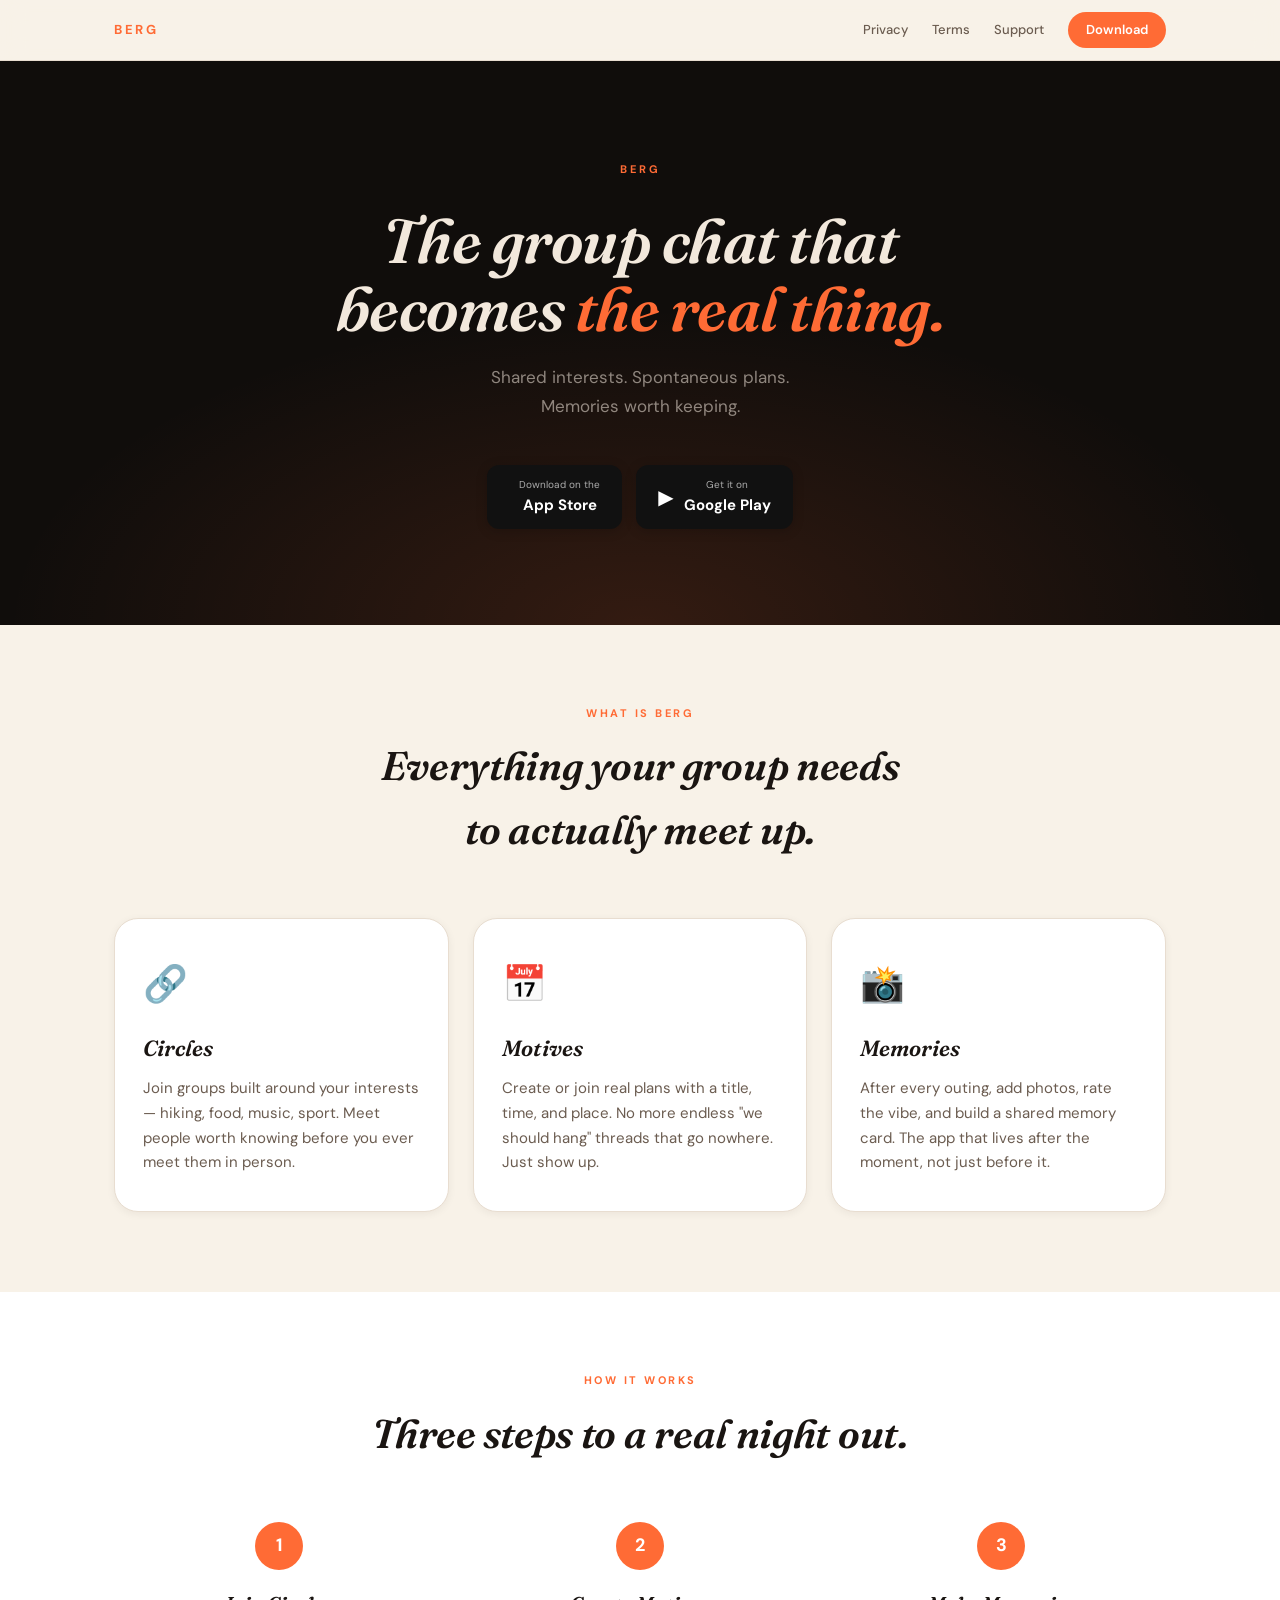
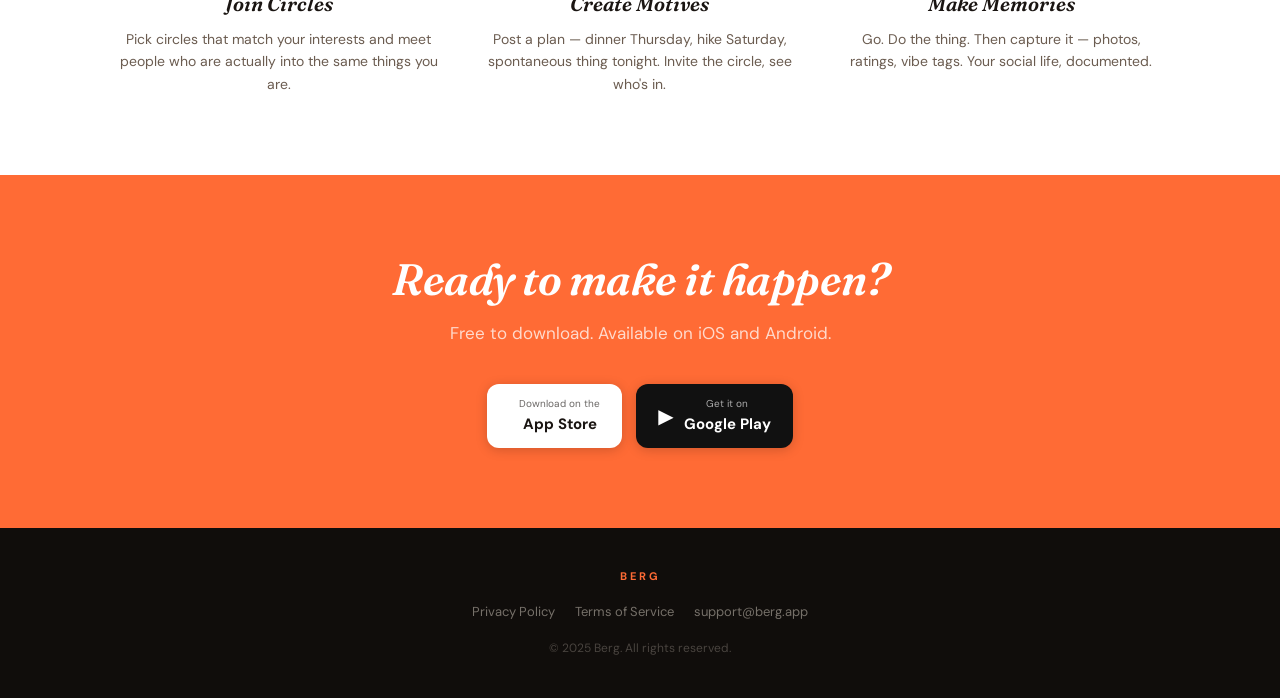
==== index.html @ 5e53c35c "init" ====
<!DOCTYPE html>
<html lang="en">
<head>
  <meta charset="UTF-8" />
  <meta name="viewport" content="width=device-width, initial-scale=1.0" />
  <title>Berg — The group chat that becomes the real thing.</title>
  <meta name="description" content="Berg helps friend groups turn shared interests into real plans and memories worth keeping. Join circles, create motives, make it happen." />
  <link rel="canonical" href="https://berg.app/" />
  <meta property="og:title" content="Berg — The group chat that becomes the real thing." />
  <meta property="og:description" content="Shared interests. Spontaneous plans. Memories worth keeping." />
  <meta property="og:type" content="website" />
  <link rel="stylesheet" href="styles.css" />
</head>
<body>

  <!-- Nav -->
  <nav class="nav">
    <div class="nav-inner">
      <a href="/" class="nav-wordmark">BERG</a>
      <div class="nav-links">
        <a href="privacy.html">Privacy</a>
        <a href="terms.html">Terms</a>
        <a href="mailto:support@berg.app">Support</a>
        <a href="#download" class="nav-cta">Download</a>
      </div>
    </div>
  </nav>

  <!-- Hero -->
  <section class="hero">
    <div class="hero-inner">
      <p class="hero-eyebrow">BERG</p>
      <h1 class="hero-headline">
        The group chat that<br />
        becomes <span>the real thing.</span>
      </h1>
      <p class="hero-sub">
        Shared interests. Spontaneous plans.<br />Memories worth keeping.
      </p>
      <div class="hero-badges" id="download">
        <a href="#" class="badge badge-dark">
          <span class="badge-icon"></span>
          <span class="badge-text">
            <small>Download on the</small>
            <strong>App Store</strong>
          </span>
        </a>
        <a href="#" class="badge badge-dark">
          <span class="badge-icon">▶</span>
          <span class="badge-text">
            <small>Get it on</small>
            <strong>Google Play</strong>
          </span>
        </a>
      </div>
    </div>
  </section>

  <!-- Features -->
  <section class="section features">
    <div class="container">
      <p class="section-label">WHAT IS BERG</p>
      <h2 class="section-title">Everything your group needs<br />to actually meet up.</h2>
      <div class="feature-grid">
        <div class="feature-card">
          <div class="feature-emoji">🔗</div>
          <h3 class="feature-title">Circles</h3>
          <p class="feature-desc">Join groups built around your interests — hiking, food, music, sport. Meet people worth knowing before you ever meet them in person.</p>
        </div>
        <div class="feature-card">
          <div class="feature-emoji">📅</div>
          <h3 class="feature-title">Motives</h3>
          <p class="feature-desc">Create or join real plans with a title, time, and place. No more endless "we should hang" threads that go nowhere. Just show up.</p>
        </div>
        <div class="feature-card">
          <div class="feature-emoji">📸</div>
          <h3 class="feature-title">Memories</h3>
          <p class="feature-desc">After every outing, add photos, rate the vibe, and build a shared memory card. The app that lives after the moment, not just before it.</p>
        </div>
      </div>
    </div>
  </section>

  <!-- How it works -->
  <section class="section how">
    <div class="container">
      <p class="section-label">HOW IT WORKS</p>
      <h2 class="section-title">Three steps to a real night out.</h2>
      <div class="steps">
        <div class="step">
          <div class="step-num">1</div>
          <h3 class="step-title">Join Circles</h3>
          <p class="step-desc">Pick circles that match your interests and meet people who are actually into the same things you are.</p>
        </div>
        <div class="step">
          <div class="step-num">2</div>
          <h3 class="step-title">Create Motives</h3>
          <p class="step-desc">Post a plan — dinner Thursday, hike Saturday, spontaneous thing tonight. Invite the circle, see who's in.</p>
        </div>
        <div class="step">
          <div class="step-num">3</div>
          <h3 class="step-title">Make Memories</h3>
          <p class="step-desc">Go. Do the thing. Then capture it — photos, ratings, vibe tags. Your social life, documented.</p>
        </div>
      </div>
    </div>
  </section>

  <!-- CTA -->
  <section class="cta-band">
    <div class="container">
      <h2 class="hero-headline">Ready to make it happen?</h2>
      <p class="hero-sub">Free to download. Available on iOS and Android.</p>
      <div class="hero-badges">
        <a href="#download" class="badge">
          <span class="badge-icon"></span>
          <span class="badge-text">
            <small>Download on the</small>
            <strong>App Store</strong>
          </span>
        </a>
        <a href="#download" class="badge badge-dark">
          <span class="badge-icon">▶</span>
          <span class="badge-text">
            <small>Get it on</small>
            <strong>Google Play</strong>
          </span>
        </a>
      </div>
    </div>
  </section>

  <!-- Footer -->
  <footer class="footer">
    <div class="footer-inner">
      <span class="footer-wordmark">BERG</span>
      <div class="footer-links">
        <a href="privacy.html">Privacy Policy</a>
        <a href="terms.html">Terms of Service</a>
        <a href="mailto:support@berg.app">support@berg.app</a>
      </div>
      <p class="footer-copy">© 2025 Berg. All rights reserved.</p>
    </div>
  </footer>

</body>
</html>
---- styles.css ----
@import url('https://fonts.googleapis.com/css2?family=Fraunces:ital,wght@0,400;0,600;1,400;1,600&family=DM+Sans:wght@400;500;600;700&display=swap');

/* ── Reset & tokens ─────────────────────────────────────────────────────────── */
*, *::before, *::after { box-sizing: border-box; margin: 0; padding: 0; }

:root {
  --primary:    #FF6B35;
  --primary-dk: #E55A25;
  --bg-warm:    #F8F2E8;
  --bg-dark:    #100D0B;
  --bg-dark2:   #1A1410;
  --text:       #1A1512;
  --text-sec:   #6B5C50;
  --text-inv:   #F2E8DC;
  --border:     #E8DDD0;
  --radius-sm:  8px;
  --radius-md:  14px;
  --radius-lg:  24px;
  --shadow-sm:  0 2px 8px rgba(26,21,18,0.06);
  --shadow-md:  0 6px 24px rgba(26,21,18,0.10);
  --ff-head:    'Fraunces', Georgia, serif;
  --ff-body:    'DM Sans', system-ui, sans-serif;
}

html { scroll-behavior: smooth; }

body {
  font-family: var(--ff-body);
  background: var(--bg-warm);
  color: var(--text);
  line-height: 1.6;
  -webkit-font-smoothing: antialiased;
}

a { color: var(--primary); text-decoration: none; }
a:hover { text-decoration: underline; }

img { max-width: 100%; display: block; }

/* ── Nav ────────────────────────────────────────────────────────────────────── */
.nav {
  position: sticky;
  top: 0;
  z-index: 100;
  background: rgba(248,242,232,0.92);
  backdrop-filter: blur(12px);
  -webkit-backdrop-filter: blur(12px);
  border-bottom: 1px solid var(--border);
}

.nav-inner {
  max-width: 1100px;
  margin: 0 auto;
  padding: 0 24px;
  height: 60px;
  display: flex;
  align-items: center;
  justify-content: space-between;
}

.nav-wordmark {
  font-family: var(--ff-body);
  font-weight: 700;
  font-size: 13px;
  letter-spacing: 2.5px;
  color: var(--primary);
  text-decoration: none;
}
.nav-wordmark:hover { text-decoration: none; }

.nav-links {
  display: flex;
  align-items: center;
  gap: 24px;
}

.nav-links a {
  font-size: 13px;
  font-weight: 500;
  color: var(--text-sec);
}
.nav-links a:hover { color: var(--text); text-decoration: none; }

.nav-cta {
  background: var(--primary);
  color: #fff !important;
  padding: 8px 18px;
  border-radius: 20px;
  font-size: 13px !important;
  font-weight: 600 !important;
  transition: background 0.15s;
}
.nav-cta:hover { background: var(--primary-dk) !important; }

/* ── Shared layout ──────────────────────────────────────────────────────────── */
.container {
  max-width: 1100px;
  margin: 0 auto;
  padding: 0 24px;
}

.section { padding: 80px 0; }

/* ── Hero ───────────────────────────────────────────────────────────────────── */
.hero {
  background: var(--bg-dark);
  padding: 100px 24px 96px;
  text-align: center;
  position: relative;
  overflow: hidden;
}

.hero::before {
  content: '';
  position: absolute;
  bottom: 0; left: 0; right: 0;
  height: 320px;
  background: radial-gradient(ellipse at 50% 100%, rgba(255,107,53,0.15) 0%, transparent 70%);
  pointer-events: none;
}

.hero-inner {
  position: relative;
  max-width: 700px;
  margin: 0 auto;
}

.hero-eyebrow {
  font-family: var(--ff-body);
  font-size: 11px;
  font-weight: 700;
  letter-spacing: 3px;
  color: var(--primary);
  margin-bottom: 28px;
}

.hero-headline {
  font-family: var(--ff-head);
  font-size: clamp(38px, 6vw, 62px);
  font-style: italic;
  font-weight: 600;
  color: var(--text-inv);
  line-height: 1.1;
  letter-spacing: -0.5px;
  margin-bottom: 20px;
}

.hero-headline span { color: var(--primary); }

.hero-sub {
  font-size: 17px;
  color: rgba(242,232,220,0.55);
  line-height: 1.7;
  margin-bottom: 44px;
}

.hero-badges {
  display: flex;
  gap: 14px;
  justify-content: center;
  flex-wrap: wrap;
}

.badge {
  display: flex;
  align-items: center;
  gap: 10px;
  background: #fff;
  color: var(--text);
  padding: 12px 22px;
  border-radius: 12px;
  font-weight: 600;
  font-size: 14px;
  text-decoration: none;
  transition: transform 0.15s, box-shadow 0.15s;
  box-shadow: 0 2px 12px rgba(0,0,0,0.18);
}

.badge:hover { transform: translateY(-2px); box-shadow: 0 6px 20px rgba(0,0,0,0.22); text-decoration: none; }

.badge-dark {
  background: #111;
  color: #fff;
}

.badge-icon {
  font-size: 20px;
  line-height: 1;
}

.badge-text small { display: block; font-size: 10px; font-weight: 400; opacity: 0.65; }
.badge-text strong { display: block; font-size: 15px; }

/* ── Features ───────────────────────────────────────────────────────────────── */
.features { background: var(--bg-warm); }

.section-label {
  font-size: 11px;
  font-weight: 700;
  letter-spacing: 2.5px;
  color: var(--primary);
  text-align: center;
  margin-bottom: 12px;
}

.section-title {
  font-family: var(--ff-head);
  font-size: clamp(28px, 4vw, 40px);
  font-style: italic;
  font-weight: 600;
  text-align: center;
  color: var(--text);
  letter-spacing: -0.3px;
  margin-bottom: 56px;
}

.feature-grid {
  display: grid;
  grid-template-columns: repeat(auto-fit, minmax(280px, 1fr));
  gap: 24px;
}

.feature-card {
  background: #fff;
  border-radius: var(--radius-lg);
  padding: 36px 28px;
  box-shadow: var(--shadow-sm);
  border: 1px solid var(--border);
  transition: transform 0.18s, box-shadow 0.18s;
}

.feature-card:hover {
  transform: translateY(-4px);
  box-shadow: var(--shadow-md);
}

.feature-emoji { font-size: 36px; margin-bottom: 18px; }

.feature-title {
  font-family: var(--ff-head);
  font-size: 22px;
  font-style: italic;
  font-weight: 600;
  color: var(--text);
  margin-bottom: 10px;
}

.feature-desc {
  font-size: 15px;
  color: var(--text-sec);
  line-height: 1.65;
}

/* ── How it works ───────────────────────────────────────────────────────────── */
.how { background: #fff; }

.steps {
  display: grid;
  grid-template-columns: repeat(auto-fit, minmax(240px, 1fr));
  gap: 32px;
  position: relative;
}

.step { text-align: center; }

.step-num {
  width: 48px;
  height: 48px;
  border-radius: 50%;
  background: var(--primary);
  color: #fff;
  font-size: 18px;
  font-weight: 700;
  display: flex;
  align-items: center;
  justify-content: center;
  margin: 0 auto 18px;
}

.step-title {
  font-family: var(--ff-head);
  font-size: 20px;
  font-style: italic;
  font-weight: 600;
  margin-bottom: 8px;
  color: var(--text);
}

.step-desc { font-size: 14px; color: var(--text-sec); line-height: 1.6; }

/* ── CTA band ───────────────────────────────────────────────────────────────── */
.cta-band {
  background: var(--primary);
  padding: 80px 24px;
  text-align: center;
}

.cta-band .hero-headline {
  color: #fff;
  margin-bottom: 16px;
  font-size: clamp(28px, 4vw, 44px);
}

.cta-band .hero-sub {
  color: rgba(255,255,255,0.75);
  margin-bottom: 36px;
}

.cta-band .badge { background: #fff; color: var(--text); }
.cta-band .badge-dark { background: #111; color: #fff; }

/* ── Footer ─────────────────────────────────────────────────────────────────── */
.footer {
  background: var(--bg-dark);
  padding: 40px 24px;
  text-align: center;
}

.footer-inner {
  max-width: 1100px;
  margin: 0 auto;
  display: flex;
  flex-direction: column;
  align-items: center;
  gap: 16px;
}

.footer-wordmark {
  font-size: 11px;
  font-weight: 700;
  letter-spacing: 3px;
  color: var(--primary);
}

.footer-links {
  display: flex;
  gap: 20px;
  flex-wrap: wrap;
  justify-content: center;
}

.footer-links a {
  font-size: 13px;
  color: rgba(242,232,220,0.45);
}
.footer-links a:hover { color: var(--text-inv); }

.footer-copy {
  font-size: 12px;
  color: rgba(242,232,220,0.25);
}

/* ── Legal pages ────────────────────────────────────────────────────────────── */
.legal-page {
  max-width: 800px;
  margin: 0 auto;
  padding: 60px 24px 100px;
}

.legal-page h1 {
  font-family: var(--ff-head);
  font-size: clamp(30px, 4vw, 44px);
  font-style: italic;
  font-weight: 600;
  color: var(--text);
  margin-bottom: 8px;
  letter-spacing: -0.3px;
}

.legal-meta {
  font-size: 13px;
  color: var(--text-sec);
  margin-bottom: 48px;
  padding-bottom: 24px;
  border-bottom: 1px solid var(--border);
}

.legal-page h2 {
  font-family: var(--ff-head);
  font-size: 22px;
  font-style: italic;
  font-weight: 600;
  color: var(--text);
  margin: 48px 0 14px;
}

.legal-page h3 {
  font-size: 15px;
  font-weight: 600;
  color: var(--text);
  margin: 24px 0 8px;
}

.legal-page p {
  font-size: 15px;
  color: var(--text-sec);
  line-height: 1.75;
  margin-bottom: 14px;
}

.legal-page ul, .legal-page ol {
  margin: 10px 0 18px 22px;
}

.legal-page li {
  font-size: 15px;
  color: var(--text-sec);
  line-height: 1.7;
  margin-bottom: 6px;
}

.legal-page a { color: var(--primary); }

.legal-highlight {
  background: rgba(255,107,53,0.07);
  border-left: 3px solid var(--primary);
  border-radius: 0 var(--radius-sm) var(--radius-sm) 0;
  padding: 14px 18px;
  margin: 20px 0;
  font-size: 14px;
  color: var(--text);
  line-height: 1.6;
}

/* ── Responsive ─────────────────────────────────────────────────────────────── */
@media (max-width: 640px) {
  .nav-links a:not(.nav-cta) { display: none; }
  .hero { padding: 72px 20px 72px; }
  .section { padding: 60px 0; }
  .feature-card { padding: 28px 20px; }
}
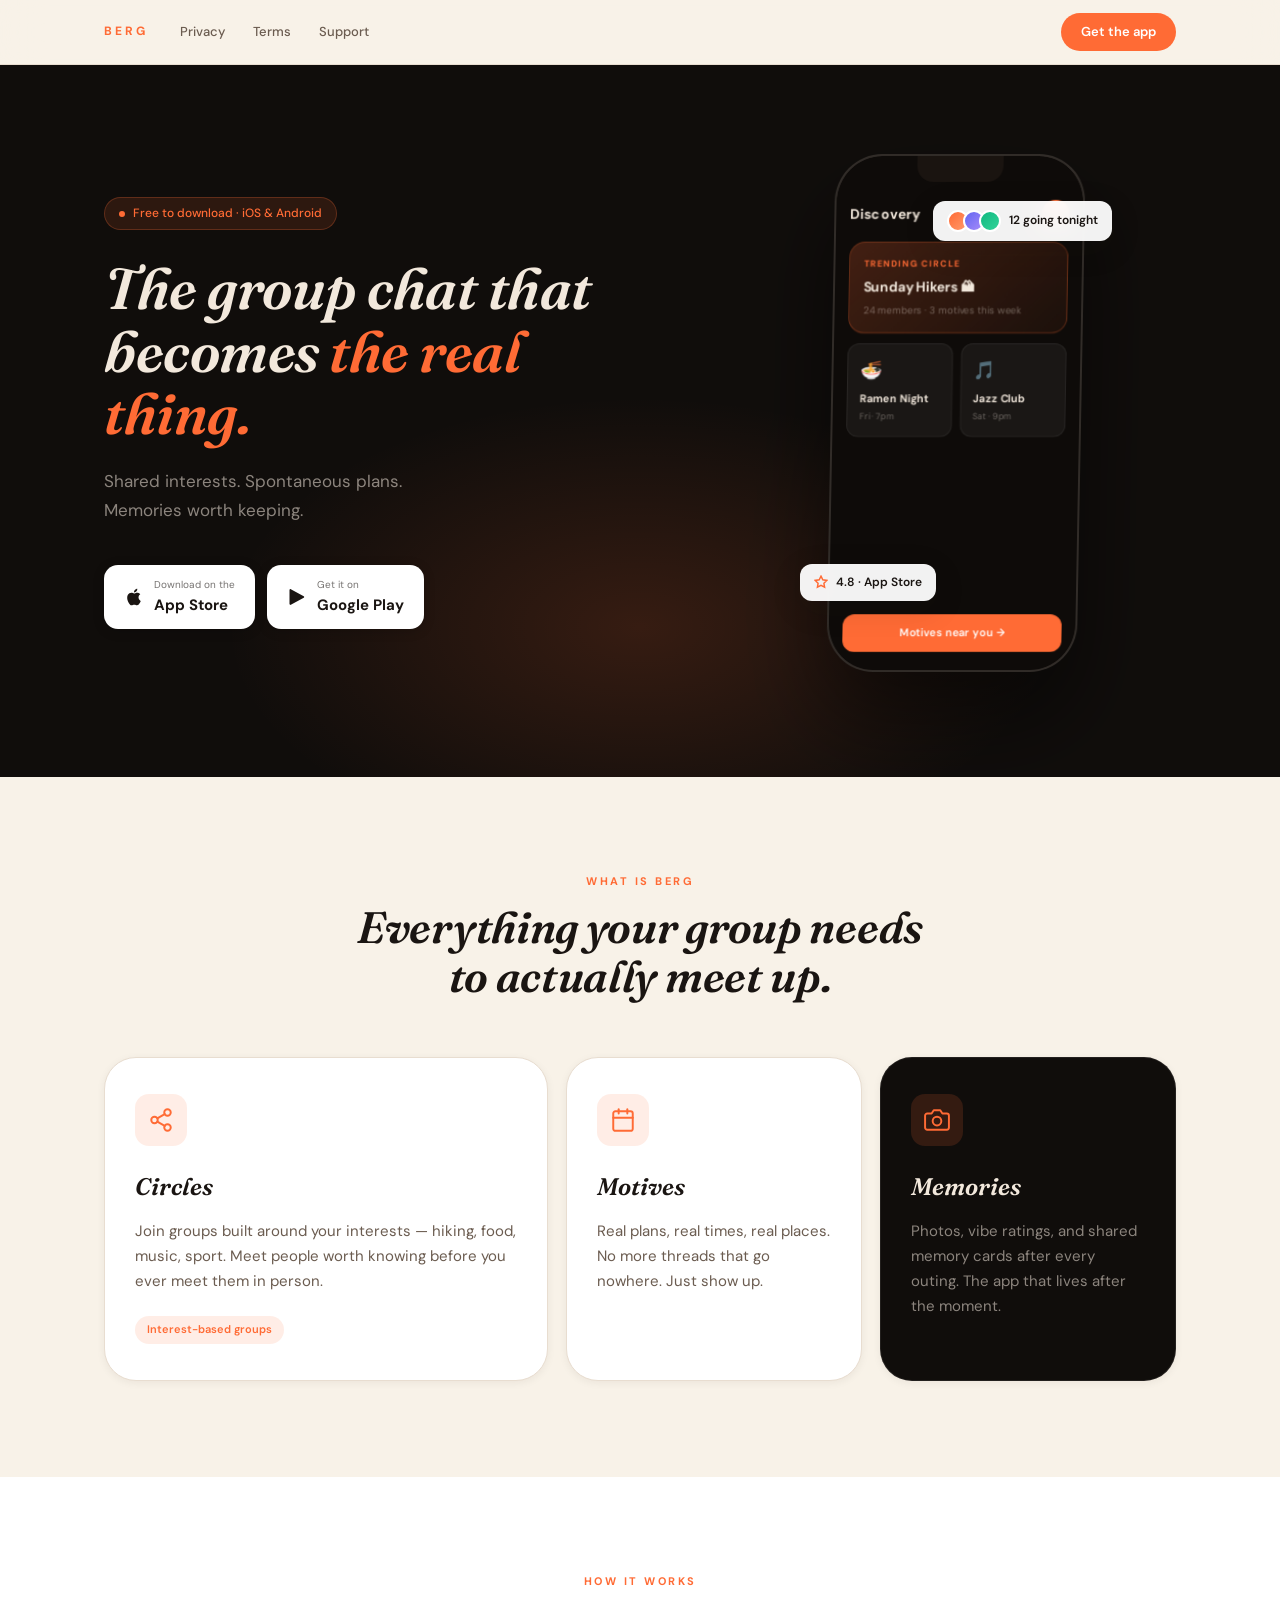
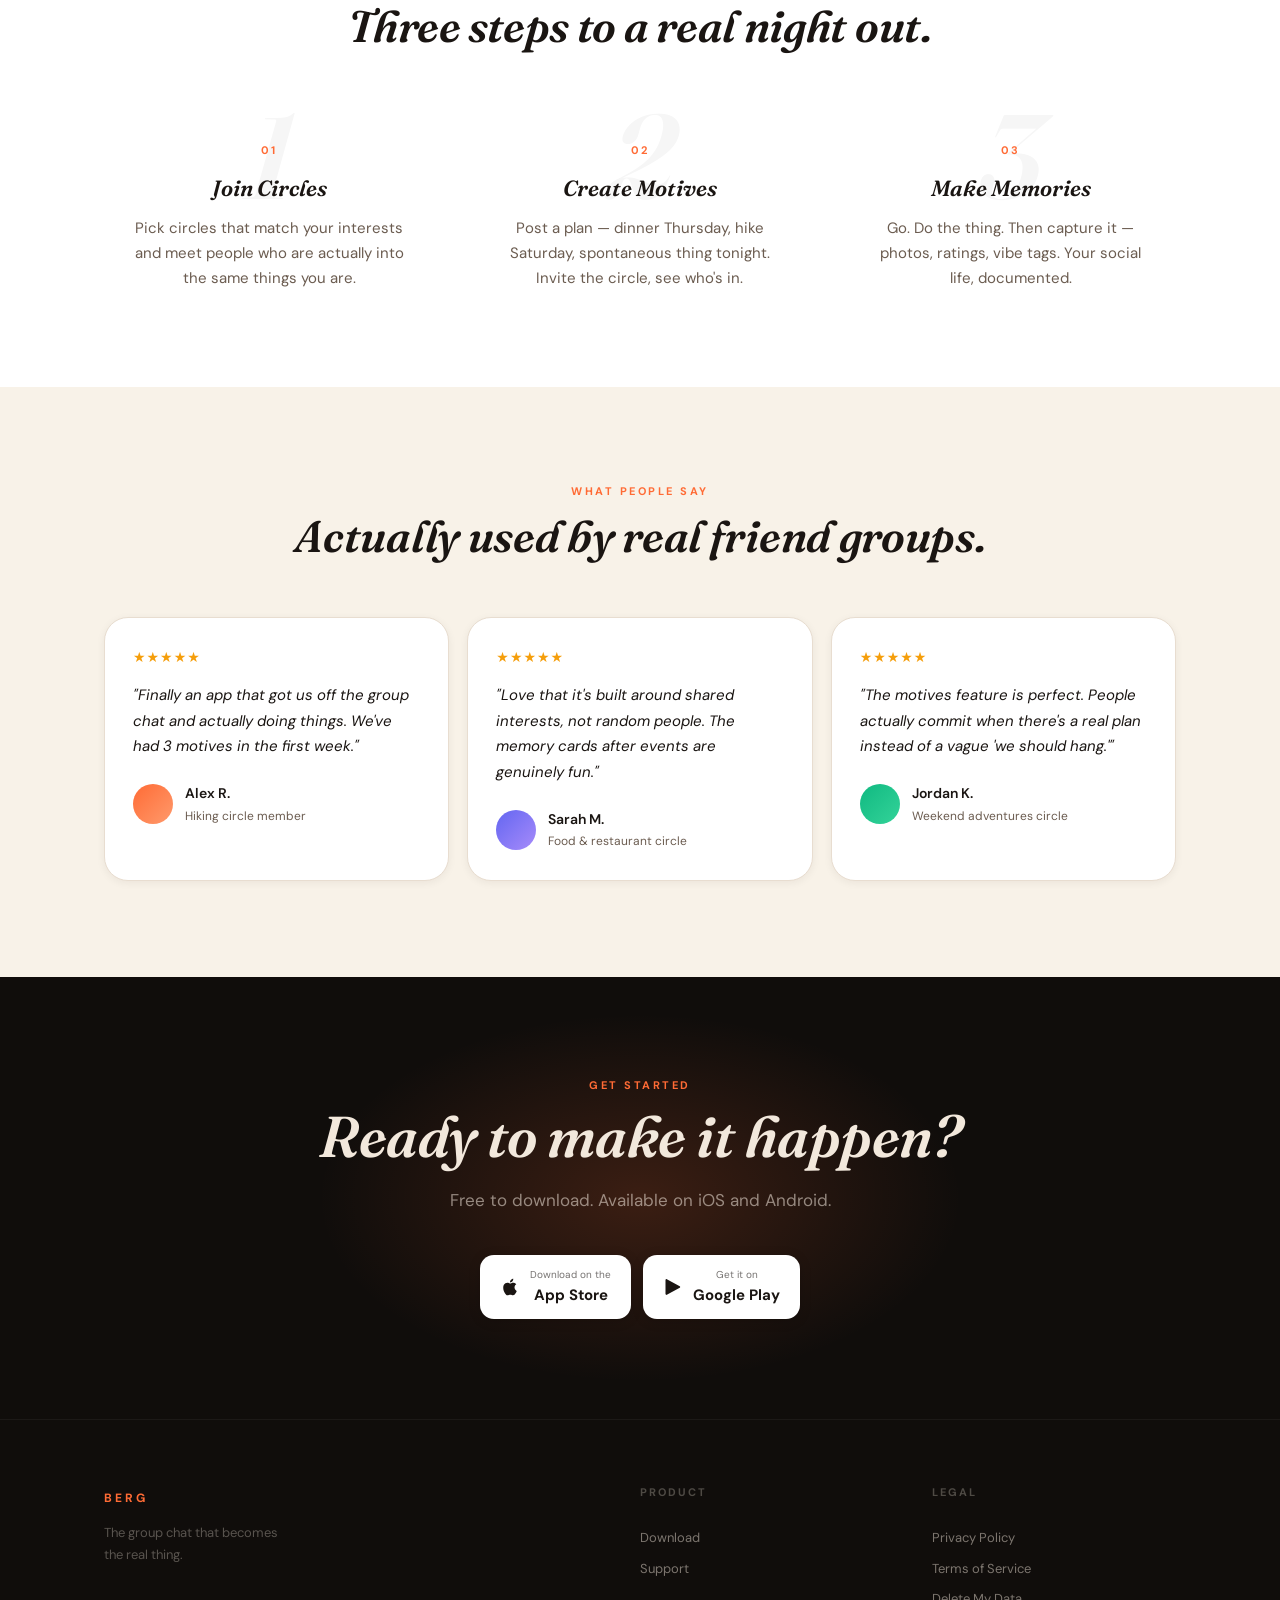
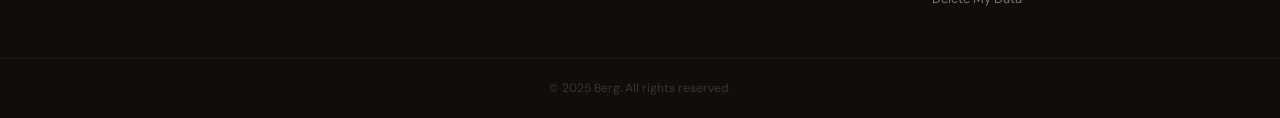
==== commit 786262ce: "Enhance navigation and footer accessibility; update email links and add mobile menu functionality - " ====
--- a/index.html
+++ b/index.html
@@ -5,143 +5,368 @@
   <meta name="viewport" content="width=device-width, initial-scale=1.0" />
   <title>Berg — The group chat that becomes the real thing.</title>
   <meta name="description" content="Berg helps friend groups turn shared interests into real plans and memories worth keeping. Join circles, create motives, make it happen." />
-  <link rel="canonical" href="https://berg.app/" />
+  <link rel="canonical" href="https://joinberg.app/" />
   <meta property="og:title" content="Berg — The group chat that becomes the real thing." />
   <meta property="og:description" content="Shared interests. Spontaneous plans. Memories worth keeping." />
   <meta property="og:type" content="website" />
+  <link rel="preconnect" href="https://fonts.googleapis.com" />
+  <link rel="preconnect" href="https://fonts.gstatic.com" crossorigin />
   <link rel="stylesheet" href="styles.css" />
 </head>
 <body>
 
-  <!-- Nav -->
-  <nav class="nav">
+  <!-- ── Nav ──────────────────────────────────────────────────────────────── -->
+  <nav class="nav" aria-label="Main navigation">
     <div class="nav-inner">
-      <a href="/" class="nav-wordmark">BERG</a>
+      <a href="/" class="nav-wordmark" aria-label="Berg home">BERG</a>
       <div class="nav-links">
         <a href="privacy.html">Privacy</a>
         <a href="terms.html">Terms</a>
-        <a href="mailto:support@berg.app">Support</a>
-        <a href="#download" class="nav-cta">Download</a>
-      </div>
+        <a href="mailto:support@joinberg.app">Support</a>
+      </div>
+      <a href="#download" class="nav-cta">Get the app</a>
+      <button class="nav-hamburger" aria-label="Open menu" aria-expanded="false">
+        <span></span><span></span><span></span>
+      </button>
+    </div>
+    <div class="nav-mobile" aria-hidden="true">
+      <a href="privacy.html">Privacy</a>
+      <a href="terms.html">Terms</a>
+      <a href="mailto:support@joinberg.app">Support</a>
+      <a href="#download" class="nav-mobile-cta">Get the app</a>
     </div>
   </nav>
 
-  <!-- Hero -->
-  <section class="hero">
-    <div class="hero-inner">
-      <p class="hero-eyebrow">BERG</p>
-      <h1 class="hero-headline">
-        The group chat that<br />
-        becomes <span>the real thing.</span>
-      </h1>
-      <p class="hero-sub">
-        Shared interests. Spontaneous plans.<br />Memories worth keeping.
-      </p>
-      <div class="hero-badges" id="download">
-        <a href="#" class="badge badge-dark">
-          <span class="badge-icon"></span>
-          <span class="badge-text">
-            <small>Download on the</small>
-            <strong>App Store</strong>
-          </span>
-        </a>
-        <a href="#" class="badge badge-dark">
-          <span class="badge-icon">▶</span>
-          <span class="badge-text">
-            <small>Get it on</small>
-            <strong>Google Play</strong>
-          </span>
-        </a>
-      </div>
-    </div>
-  </section>
-
-  <!-- Features -->
-  <section class="section features">
-    <div class="container">
-      <p class="section-label">WHAT IS BERG</p>
-      <h2 class="section-title">Everything your group needs<br />to actually meet up.</h2>
-      <div class="feature-grid">
-        <div class="feature-card">
-          <div class="feature-emoji">🔗</div>
-          <h3 class="feature-title">Circles</h3>
-          <p class="feature-desc">Join groups built around your interests — hiking, food, music, sport. Meet people worth knowing before you ever meet them in person.</p>
-        </div>
-        <div class="feature-card">
-          <div class="feature-emoji">📅</div>
-          <h3 class="feature-title">Motives</h3>
-          <p class="feature-desc">Create or join real plans with a title, time, and place. No more endless "we should hang" threads that go nowhere. Just show up.</p>
-        </div>
-        <div class="feature-card">
-          <div class="feature-emoji">📸</div>
-          <h3 class="feature-title">Memories</h3>
-          <p class="feature-desc">After every outing, add photos, rate the vibe, and build a shared memory card. The app that lives after the moment, not just before it.</p>
-        </div>
-      </div>
-    </div>
-  </section>
-
-  <!-- How it works -->
-  <section class="section how">
-    <div class="container">
-      <p class="section-label">HOW IT WORKS</p>
-      <h2 class="section-title">Three steps to a real night out.</h2>
-      <div class="steps">
-        <div class="step">
-          <div class="step-num">1</div>
-          <h3 class="step-title">Join Circles</h3>
-          <p class="step-desc">Pick circles that match your interests and meet people who are actually into the same things you are.</p>
-        </div>
-        <div class="step">
-          <div class="step-num">2</div>
-          <h3 class="step-title">Create Motives</h3>
-          <p class="step-desc">Post a plan — dinner Thursday, hike Saturday, spontaneous thing tonight. Invite the circle, see who's in.</p>
-        </div>
-        <div class="step">
-          <div class="step-num">3</div>
-          <h3 class="step-title">Make Memories</h3>
-          <p class="step-desc">Go. Do the thing. Then capture it — photos, ratings, vibe tags. Your social life, documented.</p>
-        </div>
-      </div>
-    </div>
-  </section>
-
-  <!-- CTA -->
-  <section class="cta-band">
-    <div class="container">
-      <h2 class="hero-headline">Ready to make it happen?</h2>
-      <p class="hero-sub">Free to download. Available on iOS and Android.</p>
-      <div class="hero-badges">
-        <a href="#download" class="badge">
-          <span class="badge-icon"></span>
-          <span class="badge-text">
-            <small>Download on the</small>
-            <strong>App Store</strong>
-          </span>
-        </a>
-        <a href="#download" class="badge badge-dark">
-          <span class="badge-icon">▶</span>
-          <span class="badge-text">
-            <small>Get it on</small>
-            <strong>Google Play</strong>
-          </span>
-        </a>
-      </div>
-    </div>
-  </section>
-
-  <!-- Footer -->
-  <footer class="footer">
-    <div class="footer-inner">
-      <span class="footer-wordmark">BERG</span>
-      <div class="footer-links">
+  <main>
+
+    <!-- ── Hero ─────────────────────────────────────────────────────────────── -->
+    <section class="hero" aria-labelledby="hero-heading">
+      <div class="hero-bg-glow" aria-hidden="true"></div>
+      <div class="hero-inner container">
+
+        <div class="hero-content">
+          <div class="hero-eyebrow reveal">
+            <span class="hero-eyebrow-dot" aria-hidden="true"></span>
+            Free to download · iOS &amp; Android
+          </div>
+          <h1 class="hero-headline reveal stagger-1" id="hero-heading">
+            The group chat that<br />becomes <em>the real thing.</em>
+          </h1>
+          <p class="hero-sub reveal stagger-2">
+            Shared interests. Spontaneous plans.<br />Memories worth keeping.
+          </p>
+          <div class="hero-actions reveal stagger-3" id="download">
+            <a href="#" class="store-badge" aria-label="Download on the App Store">
+              <svg width="20" height="20" viewBox="0 0 24 24" fill="currentColor" aria-hidden="true">
+                <path d="M18.71 19.5c-.83 1.24-1.71 2.45-3.05 2.47-1.34.03-1.77-.79-3.29-.79-1.53 0-2 .77-3.27.82-1.31.05-2.3-1.32-3.14-2.53C4.25 17 2.94 12.45 4.7 9.39c.87-1.52 2.43-2.48 4.12-2.51 1.28-.02 2.5.87 3.29.87.78 0 2.26-1.07 3.8-.91.65.03 2.47.26 3.64 1.98-.09.06-2.17 1.28-2.15 3.81.03 3.02 2.65 4.03 2.68 4.04-.03.07-.42 1.44-1.38 2.83M13 3.5c.73-.83 1.94-1.46 2.94-1.5.13 1.17-.34 2.35-1.04 3.19-.69.85-1.83 1.51-2.95 1.42-.15-1.15.41-2.35 1.05-3.11z"/>
+              </svg>
+              <span>
+                <small>Download on the</small>
+                <strong>App Store</strong>
+              </span>
+            </a>
+            <a href="#" class="store-badge" aria-label="Get it on Google Play">
+              <svg width="20" height="20" viewBox="0 0 24 24" fill="currentColor" aria-hidden="true">
+                <path d="M3 20.5v-17c0-.8.9-1.3 1.6-.9l15.5 8.5c.7.4.7 1.5 0 1.9L4.6 21.4C3.9 21.8 3 21.3 3 20.5z"/>
+              </svg>
+              <span>
+                <small>Get it on</small>
+                <strong>Google Play</strong>
+              </span>
+            </a>
+          </div>
+        </div>
+
+        <!-- Phone mockup -->
+        <div class="hero-visual" aria-hidden="true">
+          <div class="phone-scene">
+          <div class="phone-floater">
+          <div class="phone-wrap">
+            <div class="phone-frame">
+              <div class="phone-screen">
+                <div class="app-ui">
+                  <div class="app-topbar">
+                    <span class="app-topbar-title">Discovery</span>
+                    <div class="app-topbar-av"></div>
+                  </div>
+                  <div class="app-card-featured">
+                    <div class="app-card-featured-chip">TRENDING CIRCLE</div>
+                    <div class="app-card-featured-title">Sunday Hikers 🏔</div>
+                    <div class="app-card-featured-meta">24 members · 3 motives this week</div>
+                  </div>
+                  <div class="app-row">
+                    <div class="app-card-sm">
+                      <div class="app-card-sm-icon">🍜</div>
+                      <div class="app-card-sm-title">Ramen Night</div>
+                      <div class="app-card-sm-meta">Fri · 7pm</div>
+                    </div>
+                    <div class="app-card-sm">
+                      <div class="app-card-sm-icon">🎵</div>
+                      <div class="app-card-sm-title">Jazz Club</div>
+                      <div class="app-card-sm-meta">Sat · 9pm</div>
+                    </div>
+                  </div>
+                  <div class="app-pill">Motives near you →</div>
+                </div>
+              </div>
+              <div class="phone-notch"></div>
+            </div>
+
+            </div><!-- /phone-wrap -->
+
+            <!-- Floating badges -->
+            <div class="float-badge float-badge--tl">
+              <div class="avatar-stack">
+                <div class="av-chip av-o"></div>
+                <div class="av-chip av-p"></div>
+                <div class="av-chip av-g"></div>
+              </div>
+              <span>12 going tonight</span>
+            </div>
+            <div class="float-badge float-badge--br">
+              <svg width="14" height="14" viewBox="0 0 24 24" fill="none" stroke="#FF6B35" stroke-width="2.5" aria-hidden="true">
+                <path d="M12 2l3.09 6.26L22 9.27l-5 4.87 1.18 6.88L12 17.77l-6.18 3.25L7 14.14 2 9.27l6.91-1.01L12 2z"/>
+              </svg>
+              <span>4.8 · App Store</span>
+            </div>
+          </div><!-- /phone-floater -->
+          </div><!-- /phone-scene -->
+        </div>
+
+      </div>
+    </section>
+
+    <!-- ── Features ──────────────────────────────────────────────────────────── -->
+    <section class="section features" aria-labelledby="features-heading">
+      <div class="container">
+        <p class="section-label reveal">WHAT IS BERG</p>
+        <h2 class="section-title reveal stagger-1" id="features-heading">
+          Everything your group needs<br />to actually meet up.
+        </h2>
+        <div class="bento">
+
+          <!-- Large: Circles -->
+          <article class="bento-card reveal">
+            <div class="bento-icon" aria-hidden="true">
+              <svg width="26" height="26" viewBox="0 0 24 24" fill="none" stroke="currentColor" stroke-width="1.8" stroke-linecap="round" stroke-linejoin="round">
+                <circle cx="18" cy="5" r="3"/><circle cx="6" cy="12" r="3"/><circle cx="18" cy="19" r="3"/>
+                <line x1="8.59" y1="13.51" x2="15.42" y2="17.49"/>
+                <line x1="15.41" y1="6.51" x2="8.59" y2="10.49"/>
+              </svg>
+            </div>
+            <h3 class="bento-title">Circles</h3>
+            <p class="bento-desc">Join groups built around your interests — hiking, food, music, sport. Meet people worth knowing before you ever meet them in person.</p>
+            <span class="bento-chip">Interest-based groups</span>
+          </article>
+
+          <!-- Motives -->
+          <article class="bento-card reveal stagger-1">
+            <div class="bento-icon" aria-hidden="true">
+              <svg width="26" height="26" viewBox="0 0 24 24" fill="none" stroke="currentColor" stroke-width="1.8" stroke-linecap="round" stroke-linejoin="round">
+                <rect x="3" y="4" width="18" height="18" rx="2" ry="2"/>
+                <line x1="16" y1="2" x2="16" y2="6"/>
+                <line x1="8" y1="2" x2="8" y2="6"/>
+                <line x1="3" y1="10" x2="21" y2="10"/>
+              </svg>
+            </div>
+            <h3 class="bento-title">Motives</h3>
+            <p class="bento-desc">Real plans, real times, real places. No more threads that go nowhere. Just show up.</p>
+          </article>
+
+          <!-- Memories -->
+          <article class="bento-card bento-card--accent reveal stagger-2">
+            <div class="bento-icon" aria-hidden="true">
+              <svg width="26" height="26" viewBox="0 0 24 24" fill="none" stroke="currentColor" stroke-width="1.8" stroke-linecap="round" stroke-linejoin="round">
+                <path d="M23 19a2 2 0 0 1-2 2H3a2 2 0 0 1-2-2V8a2 2 0 0 1 2-2h4l2-3h6l2 3h4a2 2 0 0 1 2 2z"/>
+                <circle cx="12" cy="13" r="4"/>
+              </svg>
+            </div>
+            <h3 class="bento-title">Memories</h3>
+            <p class="bento-desc">Photos, vibe ratings, and shared memory cards after every outing. The app that lives after the moment.</p>
+          </article>
+
+        </div>
+      </div>
+    </section>
+
+    <!-- ── How it works ───────────────────────────────────────────────────────── -->
+    <section class="section how" aria-labelledby="how-heading">
+      <div class="container">
+        <p class="section-label reveal">HOW IT WORKS</p>
+        <h2 class="section-title reveal stagger-1" id="how-heading">Three steps to a real night out.</h2>
+        <div class="steps">
+
+          <div class="step reveal">
+            <div class="step-bg-num" aria-hidden="true">1</div>
+            <div class="step-content">
+              <span class="step-tag">01</span>
+              <h3 class="step-title">Join Circles</h3>
+              <p class="step-desc">Pick circles that match your interests and meet people who are actually into the same things you are.</p>
+            </div>
+          </div>
+
+          <div class="step reveal stagger-1">
+            <div class="step-bg-num" aria-hidden="true">2</div>
+            <div class="step-content">
+              <span class="step-tag">02</span>
+              <h3 class="step-title">Create Motives</h3>
+              <p class="step-desc">Post a plan — dinner Thursday, hike Saturday, spontaneous thing tonight. Invite the circle, see who's in.</p>
+            </div>
+          </div>
+
+          <div class="step reveal stagger-2">
+            <div class="step-bg-num" aria-hidden="true">3</div>
+            <div class="step-content">
+              <span class="step-tag">03</span>
+              <h3 class="step-title">Make Memories</h3>
+              <p class="step-desc">Go. Do the thing. Then capture it — photos, ratings, vibe tags. Your social life, documented.</p>
+            </div>
+          </div>
+
+        </div>
+      </div>
+    </section>
+
+    <!-- ── Testimonials ───────────────────────────────────────────────────────── -->
+    <section class="section testimonials" aria-labelledby="testimonials-heading">
+      <div class="container">
+        <p class="section-label reveal">WHAT PEOPLE SAY</p>
+        <h2 class="section-title reveal stagger-1" id="testimonials-heading">
+          Actually used by real friend groups.
+        </h2>
+        <div class="testimonials-grid">
+
+          <article class="testimonial reveal">
+            <div class="testimonial-stars" aria-label="5 out of 5 stars">★★★★★</div>
+            <p class="testimonial-text">"Finally an app that got us off the group chat and actually doing things. We've had 3 motives in the first week."</p>
+            <div class="testimonial-author">
+              <div class="testimonial-av av-or" aria-hidden="true"></div>
+              <div>
+                <div class="testimonial-name">Alex R.</div>
+                <div class="testimonial-role">Hiking circle member</div>
+              </div>
+            </div>
+          </article>
+
+          <article class="testimonial reveal stagger-1">
+            <div class="testimonial-stars" aria-label="5 out of 5 stars">★★★★★</div>
+            <p class="testimonial-text">"Love that it's built around shared interests, not random people. The memory cards after events are genuinely fun."</p>
+            <div class="testimonial-author">
+              <div class="testimonial-av av-pu" aria-hidden="true"></div>
+              <div>
+                <div class="testimonial-name">Sarah M.</div>
+                <div class="testimonial-role">Food &amp; restaurant circle</div>
+              </div>
+            </div>
+          </article>
+
+          <article class="testimonial reveal stagger-2">
+            <div class="testimonial-stars" aria-label="5 out of 5 stars">★★★★★</div>
+            <p class="testimonial-text">"The motives feature is perfect. People actually commit when there's a real plan instead of a vague 'we should hang.'"</p>
+            <div class="testimonial-author">
+              <div class="testimonial-av av-gr" aria-hidden="true"></div>
+              <div>
+                <div class="testimonial-name">Jordan K.</div>
+                <div class="testimonial-role">Weekend adventures circle</div>
+              </div>
+            </div>
+          </article>
+
+        </div>
+      </div>
+    </section>
+
+    <!-- ── Download CTA ───────────────────────────────────────────────────────── -->
+    <section class="cta-section" aria-labelledby="cta-heading">
+      <div class="cta-glow" aria-hidden="true"></div>
+      <div class="container">
+        <p class="section-label reveal">GET STARTED</p>
+        <h2 class="hero-headline reveal stagger-1" id="cta-heading">Ready to make it happen?</h2>
+        <p class="hero-sub reveal stagger-2">Free to download. Available on iOS and Android.</p>
+        <div class="hero-actions reveal stagger-3">
+          <a href="#" class="store-badge" aria-label="Download on the App Store">
+            <svg width="20" height="20" viewBox="0 0 24 24" fill="currentColor" aria-hidden="true">
+              <path d="M18.71 19.5c-.83 1.24-1.71 2.45-3.05 2.47-1.34.03-1.77-.79-3.29-.79-1.53 0-2 .77-3.27.82-1.31.05-2.3-1.32-3.14-2.53C4.25 17 2.94 12.45 4.7 9.39c.87-1.52 2.43-2.48 4.12-2.51 1.28-.02 2.5.87 3.29.87.78 0 2.26-1.07 3.8-.91.65.03 2.47.26 3.64 1.98-.09.06-2.17 1.28-2.15 3.81.03 3.02 2.65 4.03 2.68 4.04-.03.07-.42 1.44-1.38 2.83M13 3.5c.73-.83 1.94-1.46 2.94-1.5.13 1.17-.34 2.35-1.04 3.19-.69.85-1.83 1.51-2.95 1.42-.15-1.15.41-2.35 1.05-3.11z"/>
+            </svg>
+            <span>
+              <small>Download on the</small>
+              <strong>App Store</strong>
+            </span>
+          </a>
+          <a href="#" class="store-badge" aria-label="Get it on Google Play">
+            <svg width="20" height="20" viewBox="0 0 24 24" fill="currentColor" aria-hidden="true">
+              <path d="M3 20.5v-17c0-.8.9-1.3 1.6-.9l15.5 8.5c.7.4.7 1.5 0 1.9L4.6 21.4C3.9 21.8 3 21.3 3 20.5z"/>
+            </svg>
+            <span>
+              <small>Get it on</small>
+              <strong>Google Play</strong>
+            </span>
+          </a>
+        </div>
+      </div>
+    </section>
+
+  </main>
+
+  <!-- ── Footer ─────────────────────────────────────────────────────────────── -->
+  <footer class="footer" aria-label="Site footer">
+    <div class="footer-body">
+      <div class="footer-brand">
+        <a href="/" class="nav-wordmark" aria-label="Berg home">BERG</a>
+        <p class="footer-tagline">The group chat that becomes<br />the real thing.</p>
+      </div>
+      <div class="footer-col">
+        <p class="footer-col-label">Product</p>
+        <a href="#download">Download</a>
+        <a href="mailto:support@joinberg.app">Support</a>
+      </div>
+      <div class="footer-col">
+        <p class="footer-col-label">Legal</p>
         <a href="privacy.html">Privacy Policy</a>
         <a href="terms.html">Terms of Service</a>
-        <a href="mailto:support@berg.app">support@berg.app</a>
-      </div>
-      <p class="footer-copy">© 2025 Berg. All rights reserved.</p>
+        <a href="delete-data.html">Delete My Data</a>
+      </div>
+    </div>
+    <div class="footer-base">
+      <p>© 2025 Berg. All rights reserved.</p>
     </div>
   </footer>
 
+  <script>
+    // Scroll reveal
+    const reveals = document.querySelectorAll('.reveal');
+    const io = new IntersectionObserver(
+      entries => entries.forEach(e => {
+        if (e.isIntersecting) { e.target.classList.add('revealed'); io.unobserve(e.target); }
+      }),
+      { threshold: 0.12 }
+    );
+    reveals.forEach(el => io.observe(el));
+
+    // Honour reduced-motion — skip animation entirely
+    if (window.matchMedia('(prefers-reduced-motion: reduce)').matches) {
+      reveals.forEach(el => el.classList.add('revealed'));
+    }
+
+    // Mobile nav
+    const hamburger = document.querySelector('.nav-hamburger');
+    const mobileNav = document.querySelector('.nav-mobile');
+    hamburger.addEventListener('click', () => {
+      const open = hamburger.getAttribute('aria-expanded') === 'true';
+      hamburger.setAttribute('aria-expanded', String(!open));
+      mobileNav.setAttribute('aria-hidden', String(open));
+      hamburger.classList.toggle('open');
+      mobileNav.classList.toggle('open');
+    });
+
+    // Close mobile nav on link click
+    mobileNav.querySelectorAll('a').forEach(a => a.addEventListener('click', () => {
+      hamburger.setAttribute('aria-expanded', 'false');
+      mobileNav.setAttribute('aria-hidden', 'true');
+      hamburger.classList.remove('open');
+      mobileNav.classList.remove('open');
+    }));
+  </script>
+
 </body>
 </html>
--- a/styles.css
+++ b/styles.css
@@ -1,25 +1,33 @@
 @import url('https://fonts.googleapis.com/css2?family=Fraunces:ital,wght@0,400;0,600;1,400;1,600&family=DM+Sans:wght@400;500;600;700&display=swap');
 
-/* ── Reset & tokens ─────────────────────────────────────────────────────────── */
+/* ── Reset & tokens ──────────────────────────────────────────────────────── */
 *, *::before, *::after { box-sizing: border-box; margin: 0; padding: 0; }
 
 :root {
-  --primary:    #FF6B35;
-  --primary-dk: #E55A25;
-  --bg-warm:    #F8F2E8;
-  --bg-dark:    #100D0B;
-  --bg-dark2:   #1A1410;
-  --text:       #1A1512;
-  --text-sec:   #6B5C50;
-  --text-inv:   #F2E8DC;
-  --border:     #E8DDD0;
-  --radius-sm:  8px;
-  --radius-md:  14px;
-  --radius-lg:  24px;
-  --shadow-sm:  0 2px 8px rgba(26,21,18,0.06);
-  --shadow-md:  0 6px 24px rgba(26,21,18,0.10);
-  --ff-head:    'Fraunces', Georgia, serif;
-  --ff-body:    'DM Sans', system-ui, sans-serif;
+  --primary:       #FF6B35;
+  --primary-dk:    #E55A25;
+  --primary-a12:   rgba(255,107,53,0.12);
+  --primary-a25:   rgba(255,107,53,0.25);
+  --bg-warm:       #F8F2E8;
+  --bg-dark:       #100D0B;
+  --bg-dark2:      #1A1410;
+  --bg-card:       #ffffff;
+  --text:          #1A1512;
+  --text-sec:      #6B5C50;
+  --text-inv:      #F2E8DC;
+  --text-inv-sec:  rgba(242,232,220,0.55);
+  --border:        #E8DDD0;
+  --border-dk:     rgba(255,255,255,0.08);
+  --radius-sm:     8px;
+  --radius-md:     14px;
+  --radius-lg:     24px;
+  --radius-xl:     32px;
+  --shadow-sm:     0 2px 8px rgba(26,21,18,0.06);
+  --shadow-md:     0 8px 32px rgba(26,21,18,0.12);
+  --shadow-lg:     0 24px 64px rgba(26,21,18,0.18);
+  --ff-head:       'Fraunces', Georgia, serif;
+  --ff-body:       'DM Sans', system-ui, sans-serif;
+  --ease:          cubic-bezier(0.4, 0, 0.2, 1);
 }
 
 html { scroll-behavior: smooth; }
@@ -30,170 +38,505 @@
   color: var(--text);
   line-height: 1.6;
   -webkit-font-smoothing: antialiased;
+  overflow-x: hidden;
 }
 
 a { color: var(--primary); text-decoration: none; }
-a:hover { text-decoration: underline; }
-
 img { max-width: 100%; display: block; }
 
-/* ── Nav ────────────────────────────────────────────────────────────────────── */
+/* ── Scroll reveal ───────────────────────────────────────────────────────── */
+.reveal {
+  opacity: 0;
+  transform: translateY(24px);
+  transition: opacity 0.6s var(--ease), transform 0.6s var(--ease);
+}
+.reveal.revealed { opacity: 1; transform: translateY(0); }
+
+.stagger-1 { transition-delay: 0.08s; }
+.stagger-2 { transition-delay: 0.16s; }
+.stagger-3 { transition-delay: 0.24s; }
+.stagger-4 { transition-delay: 0.32s; }
+
+@media (prefers-reduced-motion: reduce) {
+  .reveal { opacity: 1; transform: none; transition: none; }
+  * { animation-duration: 0.01ms !important; transition-duration: 0.01ms !important; }
+}
+
+/* ── Layout ──────────────────────────────────────────────────────────────── */
+.container {
+  max-width: 1120px;
+  margin: 0 auto;
+  padding: 0 24px;
+}
+.section { padding: 96px 0; }
+
+/* ── Nav ─────────────────────────────────────────────────────────────────── */
 .nav {
   position: sticky;
   top: 0;
-  z-index: 100;
-  background: rgba(248,242,232,0.92);
-  backdrop-filter: blur(12px);
-  -webkit-backdrop-filter: blur(12px);
+  z-index: 200;
+  background: rgba(248,242,232,0.88);
+  backdrop-filter: blur(20px);
+  -webkit-backdrop-filter: blur(20px);
   border-bottom: 1px solid var(--border);
 }
 
 .nav-inner {
-  max-width: 1100px;
+  max-width: 1120px;
   margin: 0 auto;
   padding: 0 24px;
-  height: 60px;
+  height: 64px;
   display: flex;
   align-items: center;
-  justify-content: space-between;
+  gap: 32px;
 }
 
 .nav-wordmark {
   font-family: var(--ff-body);
   font-weight: 700;
-  font-size: 13px;
-  letter-spacing: 2.5px;
+  font-size: 12px;
+  letter-spacing: 3px;
   color: var(--primary);
-  text-decoration: none;
-}
-.nav-wordmark:hover { text-decoration: none; }
+  cursor: pointer;
+  flex-shrink: 0;
+}
 
 .nav-links {
   display: flex;
   align-items: center;
-  gap: 24px;
+  gap: 28px;
+  flex: 1;
 }
 
 .nav-links a {
   font-size: 13px;
   font-weight: 500;
   color: var(--text-sec);
-}
-.nav-links a:hover { color: var(--text); text-decoration: none; }
+  transition: color 0.18s var(--ease);
+  cursor: pointer;
+}
+.nav-links a:hover { color: var(--text); }
 
 .nav-cta {
   background: var(--primary);
   color: #fff !important;
-  padding: 8px 18px;
+  padding: 9px 20px;
   border-radius: 20px;
-  font-size: 13px !important;
+  font-size: 13px;
+  font-weight: 600;
+  transition: background 0.18s var(--ease), transform 0.18s var(--ease);
+  flex-shrink: 0;
+  cursor: pointer;
+}
+.nav-cta:hover { background: var(--primary-dk); transform: translateY(-1px); }
+
+.nav-hamburger {
+  display: none;
+  flex-direction: column;
+  justify-content: center;
+  gap: 5px;
+  width: 40px;
+  height: 40px;
+  background: none;
+  border: none;
+  cursor: pointer;
+  padding: 8px;
+  margin-left: auto;
+}
+.nav-hamburger span {
+  display: block;
+  height: 1.5px;
+  background: var(--text);
+  border-radius: 2px;
+  transition: transform 0.2s, opacity 0.2s;
+}
+.nav-hamburger.open span:nth-child(1) { transform: translateY(6.5px) rotate(45deg); }
+.nav-hamburger.open span:nth-child(2) { opacity: 0; }
+.nav-hamburger.open span:nth-child(3) { transform: translateY(-6.5px) rotate(-45deg); }
+
+.nav-mobile {
+  display: none;
+  flex-direction: column;
+  background: rgba(248,242,232,0.98);
+  backdrop-filter: blur(20px);
+  border-top: 1px solid var(--border);
+  padding: 20px 24px 28px;
+  gap: 4px;
+}
+.nav-mobile.open { display: flex; }
+.nav-mobile a {
+  font-size: 15px;
+  font-weight: 500;
+  color: var(--text-sec);
+  padding: 10px 0;
+  border-bottom: 1px solid var(--border);
+  transition: color 0.15s;
+}
+.nav-mobile a:last-child { border-bottom: none; }
+.nav-mobile a:hover { color: var(--text); }
+.nav-mobile-cta {
+  margin-top: 12px;
+  background: var(--primary) !important;
+  color: #fff !important;
+  text-align: center;
+  padding: 13px !important;
+  border-radius: var(--radius-md) !important;
+  border-bottom: none !important;
   font-weight: 600 !important;
-  transition: background 0.15s;
-}
-.nav-cta:hover { background: var(--primary-dk) !important; }
-
-/* ── Shared layout ──────────────────────────────────────────────────────────── */
-.container {
-  max-width: 1100px;
-  margin: 0 auto;
-  padding: 0 24px;
-}
-
-.section { padding: 80px 0; }
-
-/* ── Hero ───────────────────────────────────────────────────────────────────── */
+}
+
+/* ── Hero ────────────────────────────────────────────────────────────────── */
 .hero {
   background: var(--bg-dark);
-  padding: 100px 24px 96px;
-  text-align: center;
   position: relative;
   overflow: hidden;
-}
-
-.hero::before {
-  content: '';
+  padding: 88px 0 104px;
+}
+
+.hero-bg-glow {
   position: absolute;
-  bottom: 0; left: 0; right: 0;
-  height: 320px;
-  background: radial-gradient(ellipse at 50% 100%, rgba(255,107,53,0.15) 0%, transparent 70%);
+  bottom: -100px;
+  left: 50%;
+  transform: translateX(-50%);
+  width: 900px;
+  height: 500px;
+  background: radial-gradient(ellipse at center, rgba(255,107,53,0.16) 0%, transparent 65%);
   pointer-events: none;
 }
 
 .hero-inner {
-  position: relative;
-  max-width: 700px;
-  margin: 0 auto;
+  display: grid;
+  grid-template-columns: 1fr 440px;
+  gap: 80px;
+  align-items: center;
 }
 
 .hero-eyebrow {
-  font-family: var(--ff-body);
-  font-size: 11px;
-  font-weight: 700;
-  letter-spacing: 3px;
+  display: inline-flex;
+  align-items: center;
+  gap: 8px;
+  background: var(--primary-a12);
+  border: 1px solid var(--primary-a25);
+  border-radius: 20px;
+  padding: 6px 14px;
+  font-size: 12px;
+  font-weight: 500;
   color: var(--primary);
   margin-bottom: 28px;
 }
+.hero-eyebrow-dot {
+  width: 6px;
+  height: 6px;
+  background: var(--primary);
+  border-radius: 50%;
+  animation: pulse 2.4s ease-in-out infinite;
+  flex-shrink: 0;
+}
+@keyframes pulse {
+  0%, 100% { opacity: 1; transform: scale(1); }
+  50%       { opacity: 0.4; transform: scale(0.75); }
+}
 
 .hero-headline {
   font-family: var(--ff-head);
-  font-size: clamp(38px, 6vw, 62px);
+  font-size: clamp(36px, 4.5vw, 60px);
   font-style: italic;
   font-weight: 600;
   color: var(--text-inv);
-  line-height: 1.1;
+  line-height: 1.08;
   letter-spacing: -0.5px;
-  margin-bottom: 20px;
-}
-
-.hero-headline span { color: var(--primary); }
+  margin-bottom: 22px;
+}
+.hero-headline em {
+  color: var(--primary);
+  font-style: italic;
+}
 
 .hero-sub {
   font-size: 17px;
-  color: rgba(242,232,220,0.55);
+  color: var(--text-inv-sec);
   line-height: 1.7;
-  margin-bottom: 44px;
-}
-
-.hero-badges {
+  margin-bottom: 40px;
+}
+
+.hero-actions {
   display: flex;
-  gap: 14px;
-  justify-content: center;
+  gap: 12px;
   flex-wrap: wrap;
 }
 
-.badge {
-  display: flex;
+.store-badge {
+  display: inline-flex;
   align-items: center;
   gap: 10px;
   background: #fff;
   color: var(--text);
-  padding: 12px 22px;
+  padding: 12px 20px;
+  border-radius: var(--radius-md);
+  font-weight: 600;
+  font-size: 14px;
+  transition: transform 0.18s var(--ease), box-shadow 0.18s var(--ease);
+  box-shadow: 0 2px 12px rgba(0,0,0,0.18);
+  cursor: pointer;
+}
+.store-badge:hover { transform: translateY(-2px); box-shadow: 0 8px 28px rgba(0,0,0,0.22); }
+.store-badge svg { flex-shrink: 0; }
+.store-badge small  { display: block; font-size: 10px; font-weight: 400; opacity: 0.6; }
+.store-badge strong { display: block; font-size: 15px; }
+
+/* ── Phone mockup ────────────────────────────────────────────────────────── */
+.hero-visual {
+  position: relative;
+  display: flex;
+  justify-content: center;
+  align-items: center;
+  z-index: 1;
+}
+
+/* Perspective container — enables 3D depth */
+.phone-scene {
+  perspective: 1400px;
+  perspective-origin: 50% 40%;
+}
+
+/* Float layer — continuous up/down bob after reveal */
+.phone-floater {
+  position: relative;
+  animation: phoneFloat 7s ease-in-out 1.5s infinite;
+}
+
+@keyframes phoneFloat {
+  0%, 100% { transform: translateY(0); }
+  50%       { transform: translateY(-12px); }
+}
+
+/* Reveal layer — 3D rotation on page load */
+.phone-wrap {
+  position: relative;
+  transform-style: preserve-3d;
+  animation: phoneReveal 1.4s cubic-bezier(0.22, 1, 0.36, 1) both;
+}
+
+@keyframes phoneReveal {
+  from {
+    opacity: 0;
+    transform: rotateY(42deg) rotateX(14deg) translateY(48px) scale(0.88);
+  }
+  to {
+    opacity: 1;
+    transform: rotateY(-12deg) rotateX(5deg) translateY(0) scale(1);
+  }
+}
+
+/* Screen content reveals sequentially after phone settles */
+.app-topbar        { animation: contentUp 0.5s cubic-bezier(0.22,1,0.36,1) 1.3s both; }
+.app-card-featured { animation: contentUp 0.5s cubic-bezier(0.22,1,0.36,1) 1.45s both; }
+.app-row           { animation: contentUp 0.5s cubic-bezier(0.22,1,0.36,1) 1.6s both; }
+.app-pill          { animation: contentUp 0.5s cubic-bezier(0.22,1,0.36,1) 1.75s both; }
+
+@keyframes contentUp {
+  from { opacity: 0; transform: translateY(14px); }
+  to   { opacity: 1; transform: translateY(0); }
+}
+
+/* Float badges fade in after phone settles */
+.float-badge--tl { animation: floaty 5s ease-in-out 2.4s infinite, badgeFadeIn 0.6s cubic-bezier(0.22,1,0.36,1) 1.8s both; }
+.float-badge--br { animation: floaty 5s ease-in-out 3.5s infinite, badgeFadeIn 0.6s cubic-bezier(0.22,1,0.36,1) 2.0s both; }
+
+@keyframes badgeFadeIn {
+  from { opacity: 0; transform: scale(0.85) translateY(6px); }
+  to   { opacity: 1; transform: scale(1) translateY(0); }
+}
+
+@media (prefers-reduced-motion: reduce) {
+  .phone-wrap,
+  .phone-floater,
+  .app-topbar,
+  .app-card-featured,
+  .app-row,
+  .app-pill,
+  .float-badge--tl,
+  .float-badge--br { animation: none; opacity: 1; transform: none; }
+}
+
+.phone-frame {
+  width: 256px;
+  height: 520px;
+  background: var(--bg-dark2);
+  border-radius: 48px;
+  border: 2px solid rgba(255,255,255,0.1);
+  position: relative;
+  box-shadow:
+    0 48px 96px rgba(0,0,0,0.55),
+    0 0 0 1px rgba(255,255,255,0.04) inset,
+    0 1px 0 rgba(255,255,255,0.08) inset;
+  overflow: hidden;
+}
+
+.phone-notch {
+  position: absolute;
+  top: 0;
+  left: 50%;
+  transform: translateX(-50%);
+  width: 88px;
+  height: 26px;
+  background: var(--bg-dark2);
+  border-radius: 0 0 16px 16px;
+  z-index: 10;
+}
+
+.phone-screen {
+  position: absolute;
+  inset: 0;
+  background: #0e0b09;
+  border-radius: 46px;
+  overflow: hidden;
+}
+
+/* One-shot shimmer sweep across the screen on reveal */
+.phone-screen::after {
+  content: '';
+  position: absolute;
+  inset: 0;
+  background: linear-gradient(
+    130deg,
+    transparent 30%,
+    rgba(255,255,255,0.06) 50%,
+    transparent 70%
+  );
+  transform: translateX(-100%);
+  animation: screenShimmer 0.9s cubic-bezier(0.4, 0, 0.2, 1) 1.35s both;
+  pointer-events: none;
+  z-index: 20;
+  border-radius: 46px;
+}
+
+@keyframes screenShimmer {
+  from { transform: translateX(-100%); opacity: 1; }
+  to   { transform: translateX(150%);  opacity: 1; }
+}
+
+.app-ui {
+  padding: 44px 14px 18px;
+  height: 100%;
+  display: flex;
+  flex-direction: column;
+  gap: 10px;
+}
+
+.app-topbar {
+  display: flex;
+  justify-content: space-between;
+  align-items: center;
+  padding-bottom: 4px;
+}
+.app-topbar-title {
+  font-size: 14px;
+  font-weight: 700;
+  color: var(--text-inv);
+  letter-spacing: 0.3px;
+}
+.app-topbar-av {
+  width: 28px;
+  height: 28px;
+  border-radius: 50%;
+  background: linear-gradient(135deg, var(--primary) 0%, #ff9a6c 100%);
+}
+
+.app-card-featured {
+  background: linear-gradient(140deg, rgba(255,107,53,0.22) 0%, rgba(255,107,53,0.06) 100%);
+  border: 1px solid rgba(255,107,53,0.28);
+  border-radius: 16px;
+  padding: 14px;
+}
+.app-card-featured-chip {
+  font-size: 9px;
+  font-weight: 700;
+  letter-spacing: 1.2px;
+  color: var(--primary);
+  margin-bottom: 5px;
+}
+.app-card-featured-title {
+  font-size: 14px;
+  font-weight: 700;
+  color: var(--text-inv);
+  margin-bottom: 4px;
+}
+.app-card-featured-meta {
+  font-size: 10px;
+  color: rgba(242,232,220,0.38);
+}
+
+.app-row {
+  display: grid;
+  grid-template-columns: 1fr 1fr;
+  gap: 8px;
+}
+.app-card-sm {
+  background: rgba(255,255,255,0.05);
+  border: 1px solid rgba(255,255,255,0.07);
   border-radius: 12px;
-  font-weight: 600;
-  font-size: 14px;
-  text-decoration: none;
-  transition: transform 0.15s, box-shadow 0.15s;
-  box-shadow: 0 2px 12px rgba(0,0,0,0.18);
-}
-
-.badge:hover { transform: translateY(-2px); box-shadow: 0 6px 20px rgba(0,0,0,0.22); text-decoration: none; }
-
-.badge-dark {
-  background: #111;
+  padding: 12px;
+}
+.app-card-sm-icon { font-size: 18px; margin-bottom: 5px; }
+.app-card-sm-title { font-size: 11px; font-weight: 700; color: var(--text-inv); margin-bottom: 2px; }
+.app-card-sm-meta  { font-size: 9px;  color: rgba(242,232,220,0.38); }
+
+.app-pill {
+  margin-top: auto;
+  background: var(--primary);
   color: #fff;
-}
-
-.badge-icon {
-  font-size: 20px;
-  line-height: 1;
-}
-
-.badge-text small { display: block; font-size: 10px; font-weight: 400; opacity: 0.65; }
-.badge-text strong { display: block; font-size: 15px; }
-
-/* ── Features ───────────────────────────────────────────────────────────────── */
-.features { background: var(--bg-warm); }
-
+  text-align: center;
+  padding: 10px;
+  border-radius: 12px;
+  font-size: 11px;
+  font-weight: 600;
+}
+
+/* Floating badges */
+.float-badge {
+  position: absolute;
+  background: rgba(255,255,255,0.95);
+  backdrop-filter: blur(12px);
+  border-radius: 12px;
+  padding: 9px 14px;
+  box-shadow: var(--shadow-md);
+  display: flex;
+  align-items: center;
+  gap: 8px;
+  font-size: 12px;
+  font-weight: 600;
+  color: var(--text);
+  white-space: nowrap;
+}
+.float-badge--tl {
+  top: 48px;
+  right: -28px;
+}
+.float-badge--br {
+  bottom: 72px;
+  left: -28px;
+}
+
+@keyframes floaty {
+  0%, 100% { transform: translateY(0); }
+  50%       { transform: translateY(-7px); }
+}
+
+.avatar-stack { display: flex; }
+.av-chip {
+  width: 22px;
+  height: 22px;
+  border-radius: 50%;
+  border: 2px solid #fff;
+  margin-left: -6px;
+}
+.av-chip:first-child { margin-left: 0; }
+.av-o { background: linear-gradient(135deg, #FF6B35 0%, #ff9a6c 100%); }
+.av-p { background: linear-gradient(135deg, #6366f1 0%, #a78bfa 100%); }
+.av-g { background: linear-gradient(135deg, #10b981 0%, #34d399 100%); }
+
+/* ── Shared section labels ───────────────────────────────────────────────── */
 .section-label {
   font-size: 11px;
   font-weight: 700;
@@ -205,38 +548,129 @@
 
 .section-title {
   font-family: var(--ff-head);
-  font-size: clamp(28px, 4vw, 40px);
+  font-size: clamp(28px, 3.5vw, 44px);
   font-style: italic;
   font-weight: 600;
   text-align: center;
   color: var(--text);
   letter-spacing: -0.3px;
+  line-height: 1.12;
   margin-bottom: 56px;
 }
 
-.feature-grid {
+/* ── Features bento ──────────────────────────────────────────────────────── */
+.features { background: var(--bg-warm); }
+
+.bento {
   display: grid;
-  grid-template-columns: repeat(auto-fit, minmax(280px, 1fr));
-  gap: 24px;
-}
-
-.feature-card {
-  background: #fff;
-  border-radius: var(--radius-lg);
-  padding: 36px 28px;
+  grid-template-columns: 1.5fr 1fr 1fr;
+  grid-template-rows: auto;
+  gap: 18px;
+}
+
+.bento-card {
+  background: var(--bg-card);
+  border-radius: var(--radius-xl);
+  padding: 36px 30px;
+  border: 1px solid var(--border);
   box-shadow: var(--shadow-sm);
-  border: 1px solid var(--border);
-  transition: transform 0.18s, box-shadow 0.18s;
-}
-
-.feature-card:hover {
-  transform: translateY(-4px);
+  transition:
+    transform 0.22s var(--ease),
+    box-shadow 0.22s var(--ease),
+    border-color 0.22s var(--ease);
+}
+.bento-card:hover {
+  transform: translateY(-5px);
   box-shadow: var(--shadow-md);
-}
-
-.feature-emoji { font-size: 36px; margin-bottom: 18px; }
-
-.feature-title {
+  border-color: var(--primary-a25);
+}
+
+.bento-card--accent {
+  background: var(--bg-dark);
+  border-color: var(--border-dk);
+}
+.bento-card--accent:hover { border-color: rgba(255,107,53,0.35); }
+.bento-card--accent .bento-title { color: var(--text-inv); }
+.bento-card--accent .bento-desc  { color: var(--text-inv-sec); }
+.bento-card--accent .bento-icon  { background: rgba(255,107,53,0.15); color: var(--primary); }
+
+.bento-icon {
+  width: 52px;
+  height: 52px;
+  border-radius: 14px;
+  background: var(--primary-a12);
+  color: var(--primary);
+  display: flex;
+  align-items: center;
+  justify-content: center;
+  margin-bottom: 22px;
+}
+
+.bento-title {
+  font-family: var(--ff-head);
+  font-size: 24px;
+  font-style: italic;
+  font-weight: 600;
+  color: var(--text);
+  margin-bottom: 12px;
+}
+
+.bento-desc {
+  font-size: 15px;
+  color: var(--text-sec);
+  line-height: 1.68;
+}
+
+.bento-chip {
+  display: inline-flex;
+  margin-top: 22px;
+  background: var(--primary-a12);
+  color: var(--primary);
+  font-size: 11px;
+  font-weight: 600;
+  padding: 5px 12px;
+  border-radius: 20px;
+}
+
+/* ── How it works ────────────────────────────────────────────────────────── */
+.how { background: var(--bg-card); }
+
+.steps {
+  display: grid;
+  grid-template-columns: repeat(3, 1fr);
+  gap: 40px;
+}
+
+.step { position: relative; text-align: center; }
+
+.step-bg-num {
+  position: absolute;
+  top: -12px;
+  left: 50%;
+  transform: translateX(-50%);
+  font-family: var(--ff-head);
+  font-size: 120px;
+  font-weight: 600;
+  font-style: italic;
+  color: rgba(26,21,18,0.04);
+  line-height: 1;
+  user-select: none;
+  pointer-events: none;
+  white-space: nowrap;
+}
+
+.step-content { position: relative; padding-top: 28px; }
+
+.step-tag {
+  display: inline-block;
+  font-size: 11px;
+  font-weight: 700;
+  letter-spacing: 2px;
+  color: var(--primary);
+  margin-bottom: 12px;
+}
+
+.step-title {
   font-family: var(--ff-head);
   font-size: 22px;
   font-style: italic;
@@ -245,112 +679,145 @@
   margin-bottom: 10px;
 }
 
-.feature-desc {
+.step-desc {
   font-size: 15px;
   color: var(--text-sec);
   line-height: 1.65;
-}
-
-/* ── How it works ───────────────────────────────────────────────────────────── */
-.how { background: #fff; }
-
-.steps {
+  max-width: 280px;
+  margin: 0 auto;
+}
+
+/* ── Testimonials ────────────────────────────────────────────────────────── */
+.testimonials { background: var(--bg-warm); }
+
+.testimonials-grid {
   display: grid;
-  grid-template-columns: repeat(auto-fit, minmax(240px, 1fr));
-  gap: 32px;
-  position: relative;
-}
-
-.step { text-align: center; }
-
-.step-num {
-  width: 48px;
-  height: 48px;
-  border-radius: 50%;
-  background: var(--primary);
-  color: #fff;
-  font-size: 18px;
-  font-weight: 700;
+  grid-template-columns: repeat(3, 1fr);
+  gap: 18px;
+}
+
+.testimonial {
+  background: var(--bg-card);
+  border-radius: var(--radius-lg);
+  padding: 28px;
+  border: 1px solid var(--border);
+  box-shadow: var(--shadow-sm);
+  transition: transform 0.2s var(--ease), box-shadow 0.2s var(--ease);
+}
+.testimonial:hover { transform: translateY(-3px); box-shadow: var(--shadow-md); }
+
+.testimonial-stars {
+  color: #F59E0B;
+  font-size: 14px;
+  letter-spacing: 1px;
+  margin-bottom: 14px;
+}
+
+.testimonial-text {
+  font-size: 15px;
+  color: var(--text);
+  line-height: 1.72;
+  font-style: italic;
+  margin-bottom: 22px;
+}
+
+.testimonial-author {
   display: flex;
   align-items: center;
-  justify-content: center;
-  margin: 0 auto 18px;
-}
-
-.step-title {
-  font-family: var(--ff-head);
-  font-size: 20px;
-  font-style: italic;
-  font-weight: 600;
-  margin-bottom: 8px;
-  color: var(--text);
-}
-
-.step-desc { font-size: 14px; color: var(--text-sec); line-height: 1.6; }
-
-/* ── CTA band ───────────────────────────────────────────────────────────────── */
-.cta-band {
-  background: var(--primary);
-  padding: 80px 24px;
+  gap: 12px;
+}
+
+.testimonial-av {
+  width: 40px;
+  height: 40px;
+  border-radius: 50%;
+  flex-shrink: 0;
+}
+.av-or { background: linear-gradient(135deg, #FF6B35 0%, #ff9a6c 100%); }
+.av-pu { background: linear-gradient(135deg, #6366f1 0%, #a78bfa 100%); }
+.av-gr { background: linear-gradient(135deg, #10b981 0%, #34d399 100%); }
+
+.testimonial-name { font-size: 14px; font-weight: 600; color: var(--text); }
+.testimonial-role { font-size: 12px; color: var(--text-sec); margin-top: 2px; }
+
+/* ── Download CTA ────────────────────────────────────────────────────────── */
+.cta-section {
+  background: var(--bg-dark);
+  padding: 100px 0;
   text-align: center;
-}
-
-.cta-band .hero-headline {
-  color: #fff;
-  margin-bottom: 16px;
-  font-size: clamp(28px, 4vw, 44px);
-}
-
-.cta-band .hero-sub {
-  color: rgba(255,255,255,0.75);
-  margin-bottom: 36px;
-}
-
-.cta-band .badge { background: #fff; color: var(--text); }
-.cta-band .badge-dark { background: #111; color: #fff; }
-
-/* ── Footer ─────────────────────────────────────────────────────────────────── */
+  position: relative;
+  overflow: hidden;
+}
+
+.cta-glow {
+  position: absolute;
+  top: 50%;
+  left: 50%;
+  transform: translate(-50%, -50%);
+  width: 700px;
+  height: 400px;
+  background: radial-gradient(ellipse at center, rgba(255,107,53,0.18) 0%, transparent 65%);
+  pointer-events: none;
+}
+
+.cta-section .hero-headline  { color: var(--text-inv); margin-bottom: 18px; }
+.cta-section .hero-sub       { color: var(--text-inv-sec); margin-bottom: 40px; }
+.cta-section .hero-actions   { justify-content: center; }
+
+/* ── Footer ──────────────────────────────────────────────────────────────── */
 .footer {
   background: var(--bg-dark);
-  padding: 40px 24px;
-  text-align: center;
-}
-
-.footer-inner {
-  max-width: 1100px;
+  border-top: 1px solid rgba(255,255,255,0.05);
+}
+
+.footer-body {
+  display: grid;
+  grid-template-columns: 2fr 1fr 1fr;
+  gap: 48px;
+  padding: 64px 24px 48px;
+  max-width: 1120px;
   margin: 0 auto;
+}
+
+.footer-tagline {
+  font-size: 13px;
+  color: rgba(242,232,220,0.32);
+  line-height: 1.7;
+  margin-top: 12px;
+}
+
+.footer-col-label {
+  font-size: 11px;
+  font-weight: 700;
+  letter-spacing: 2px;
+  color: rgba(242,232,220,0.28);
+  text-transform: uppercase;
+  margin-bottom: 16px;
+}
+
+.footer-col {
   display: flex;
   flex-direction: column;
-  align-items: center;
-  gap: 16px;
-}
-
-.footer-wordmark {
-  font-size: 11px;
-  font-weight: 700;
-  letter-spacing: 3px;
-  color: var(--primary);
-}
-
-.footer-links {
-  display: flex;
-  gap: 20px;
-  flex-wrap: wrap;
-  justify-content: center;
-}
-
-.footer-links a {
+  gap: 10px;
+}
+.footer-col a {
   font-size: 13px;
-  color: rgba(242,232,220,0.45);
-}
-.footer-links a:hover { color: var(--text-inv); }
-
-.footer-copy {
+  color: rgba(242,232,220,0.48);
+  transition: color 0.15s;
+}
+.footer-col a:hover { color: var(--text-inv); }
+
+.footer-base {
+  border-top: 1px solid rgba(255,255,255,0.05);
+  padding: 20px 24px;
+  text-align: center;
+}
+.footer-base p {
   font-size: 12px;
-  color: rgba(242,232,220,0.25);
-}
-
-/* ── Legal pages ────────────────────────────────────────────────────────────── */
+  color: rgba(242,232,220,0.18);
+}
+
+/* ── Legal pages ─────────────────────────────────────────────────────────── */
 .legal-page {
   max-width: 800px;
   margin: 0 auto;
@@ -398,7 +865,8 @@
   margin-bottom: 14px;
 }
 
-.legal-page ul, .legal-page ol {
+.legal-page ul,
+.legal-page ol {
   margin: 10px 0 18px 22px;
 }
 
@@ -422,10 +890,54 @@
   line-height: 1.6;
 }
 
-/* ── Responsive ─────────────────────────────────────────────────────────────── */
+/* ── Responsive ──────────────────────────────────────────────────────────── */
+@media (max-width: 1024px) {
+  .hero-inner {
+    grid-template-columns: 1fr;
+    text-align: center;
+    gap: 64px;
+  }
+  .hero-eyebrow,
+  .hero-actions { justify-content: center; }
+  .hero-eyebrow { display: inline-flex; }
+
+  .bento { grid-template-columns: 1fr 1fr; }
+  .bento-card:first-child { grid-column: span 2; }
+
+  .footer-body { grid-template-columns: 1fr 1fr; }
+  .footer-body > :first-child { grid-column: span 2; }
+}
+
+@media (max-width: 768px) {
+  .section { padding: 72px 0; }
+
+  .nav-links,
+  .nav-cta    { display: none; }
+  .nav-hamburger { display: flex; }
+
+  .stats-grid   { flex-direction: column; gap: 20px; }
+  .stat-divider { width: 60px; height: 1px; }
+  .stat         { padding: 0; }
+
+  .steps                  { grid-template-columns: 1fr; gap: 52px; }
+  .step-bg-num            { font-size: 80px; }
+  .testimonials-grid      { grid-template-columns: 1fr; }
+
+  .float-badge--tl { right: -8px; }
+  .float-badge--br { left: -8px; }
+}
+
 @media (max-width: 640px) {
-  .nav-links a:not(.nav-cta) { display: none; }
-  .hero { padding: 72px 20px 72px; }
-  .section { padding: 60px 0; }
-  .feature-card { padding: 28px 20px; }
-}
+  .hero { padding: 64px 0 80px; }
+
+  .bento                        { grid-template-columns: 1fr; }
+  .bento-card:first-child       { grid-column: span 1; }
+
+  .phone-frame  { width: 220px; height: 448px; }
+  .float-badge  { display: none; }
+
+  .footer-body  { grid-template-columns: 1fr; }
+  .footer-body > :first-child { grid-column: span 1; }
+
+  .store-badge  { font-size: 13px; padding: 10px 16px; }
+}
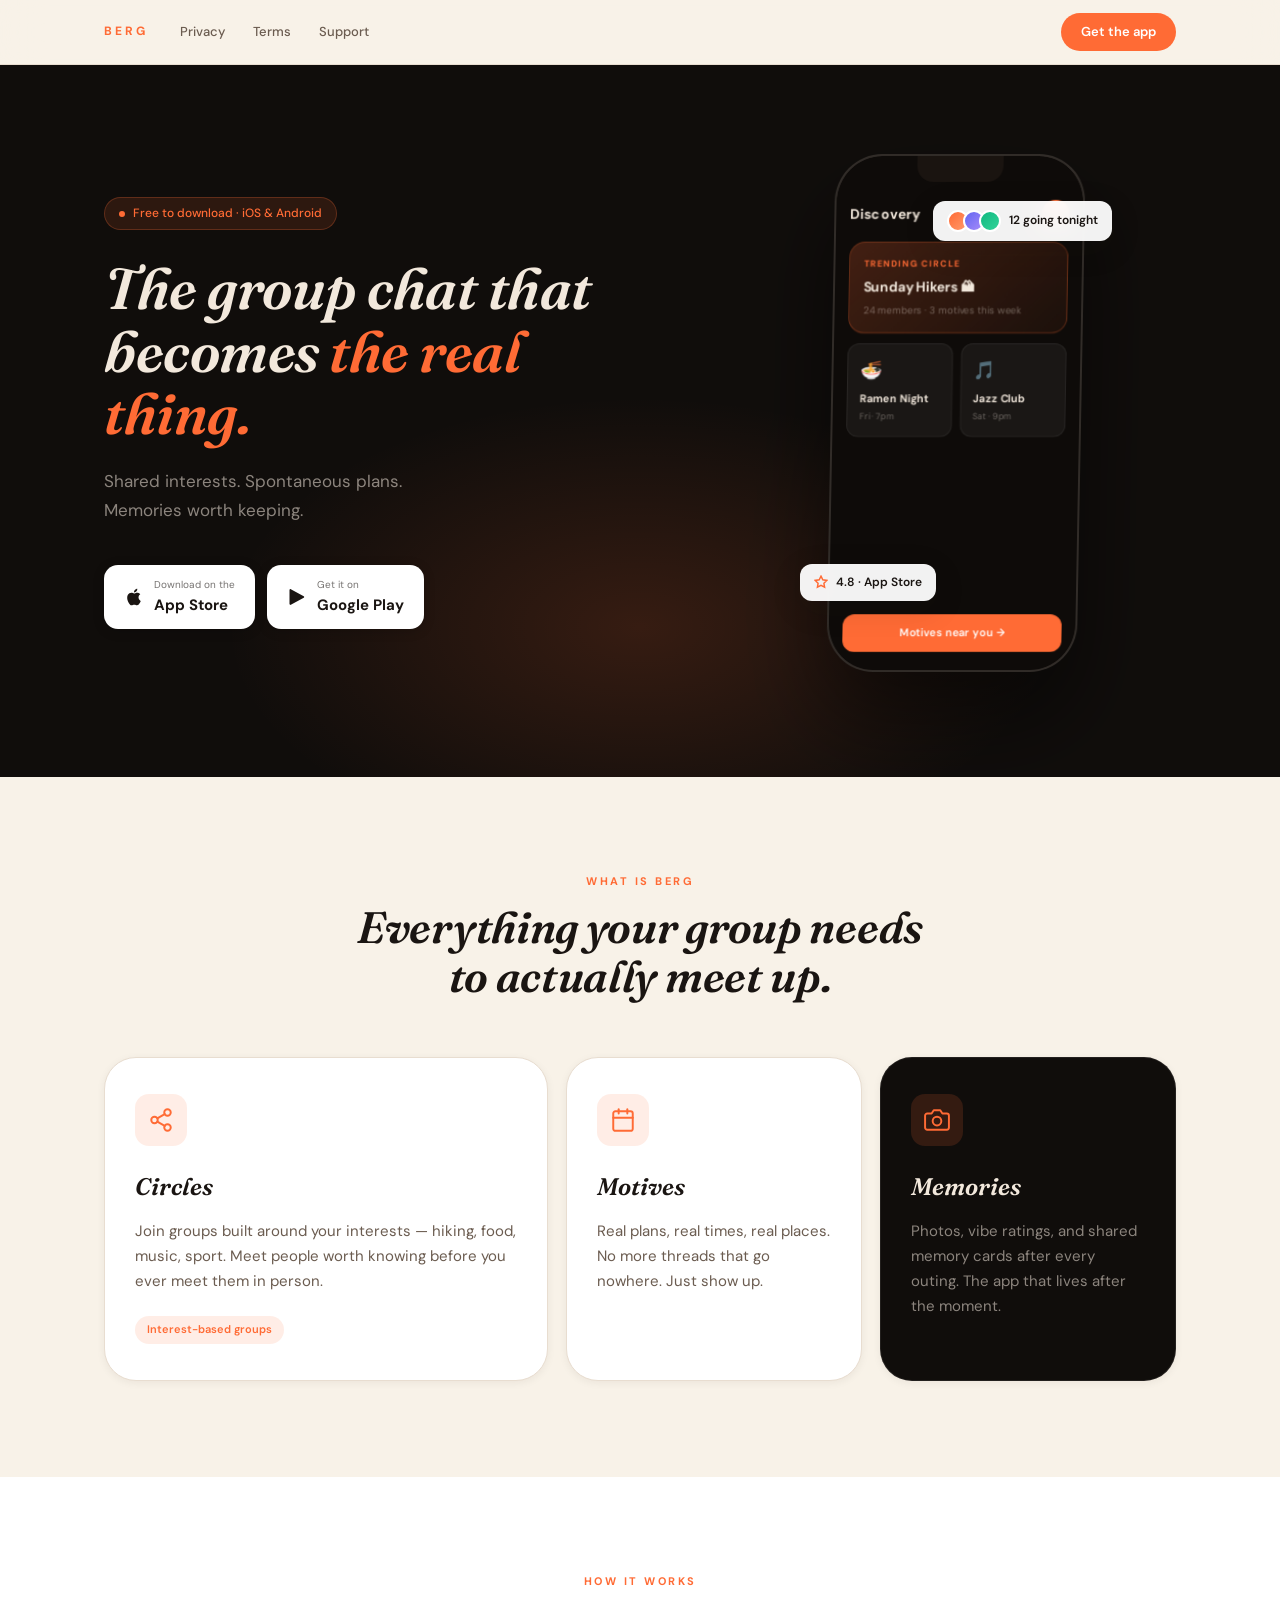
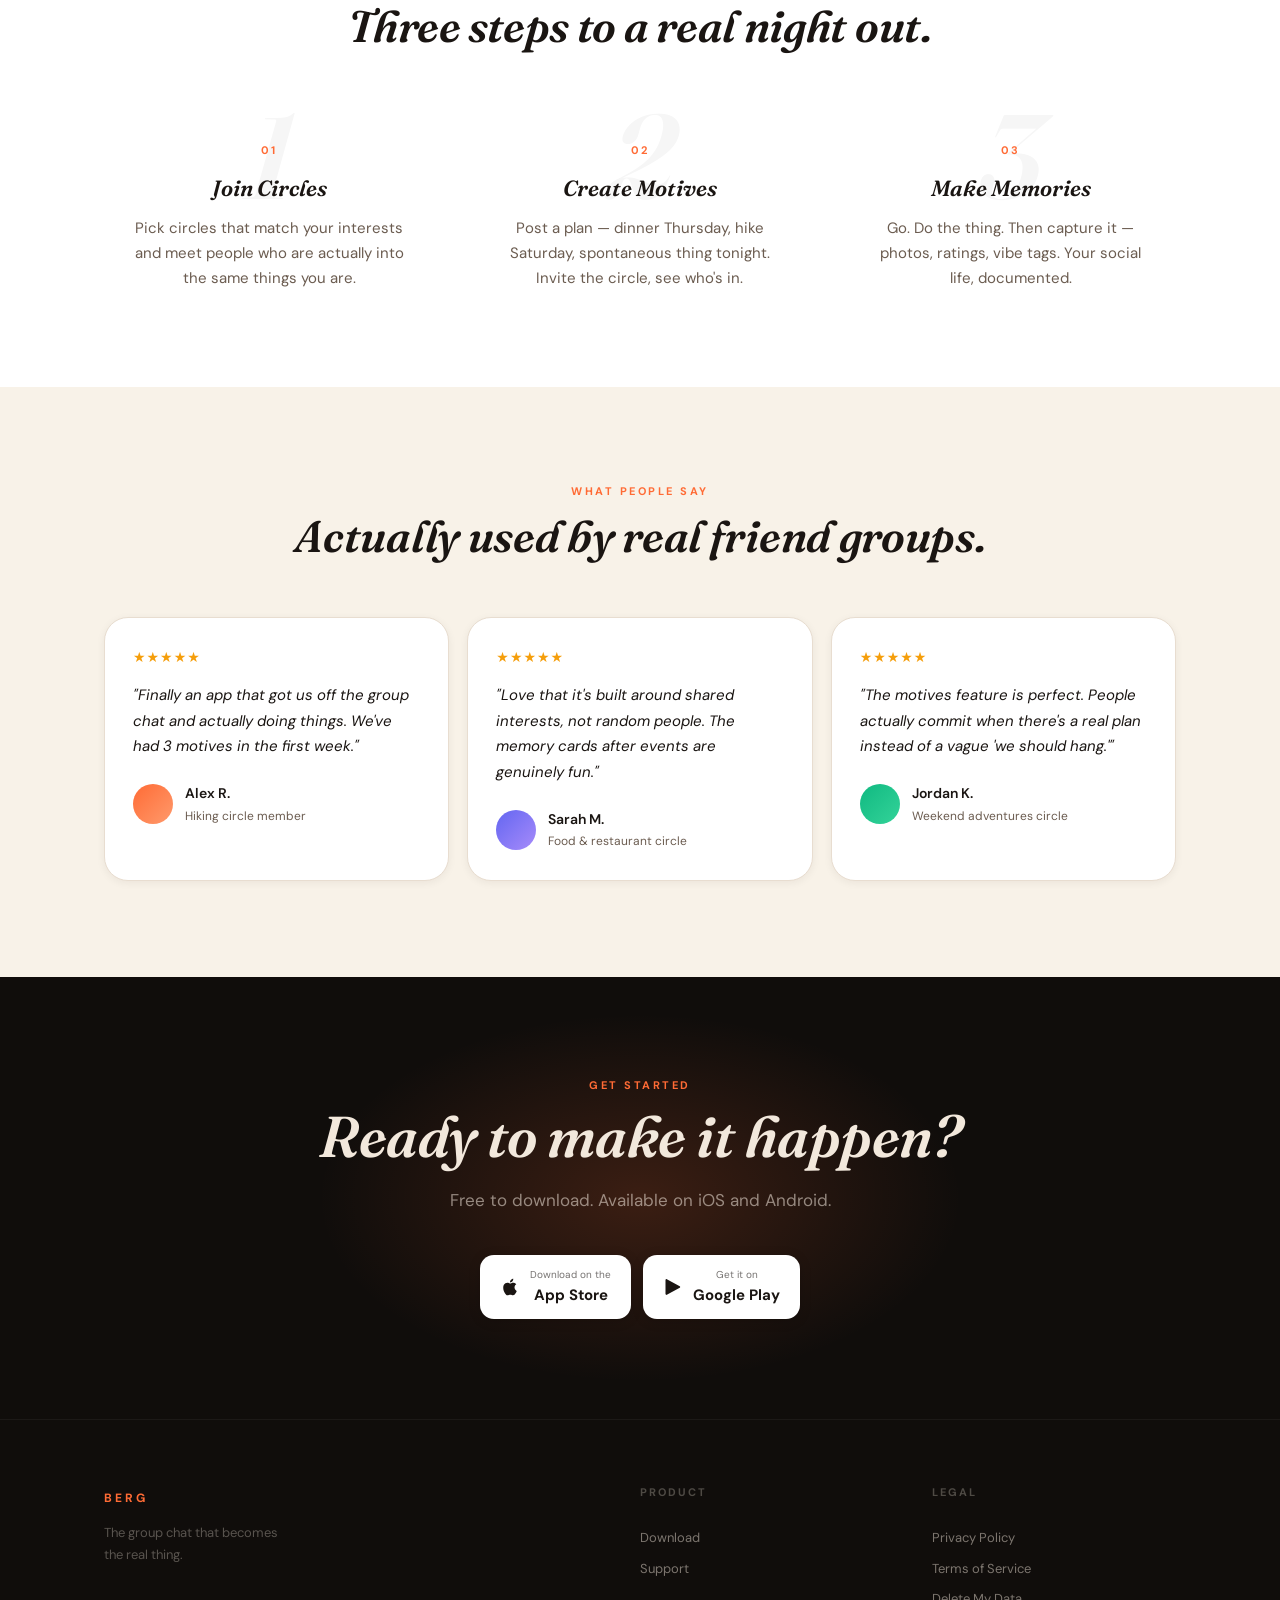
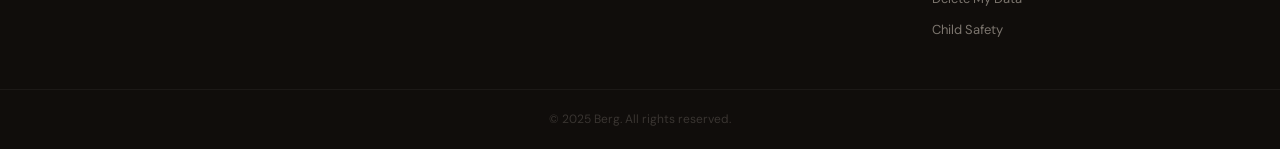
==== commit 7576d9a3: "feat(csae-standards): add Child Safety Standards page and link in footer" ====
--- a/index.html
+++ b/index.html
@@ -325,6 +325,7 @@
         <a href="privacy.html">Privacy Policy</a>
         <a href="terms.html">Terms of Service</a>
         <a href="delete-data.html">Delete My Data</a>
+        <a href="csae-standards.html">Child Safety</a>
       </div>
     </div>
     <div class="footer-base">
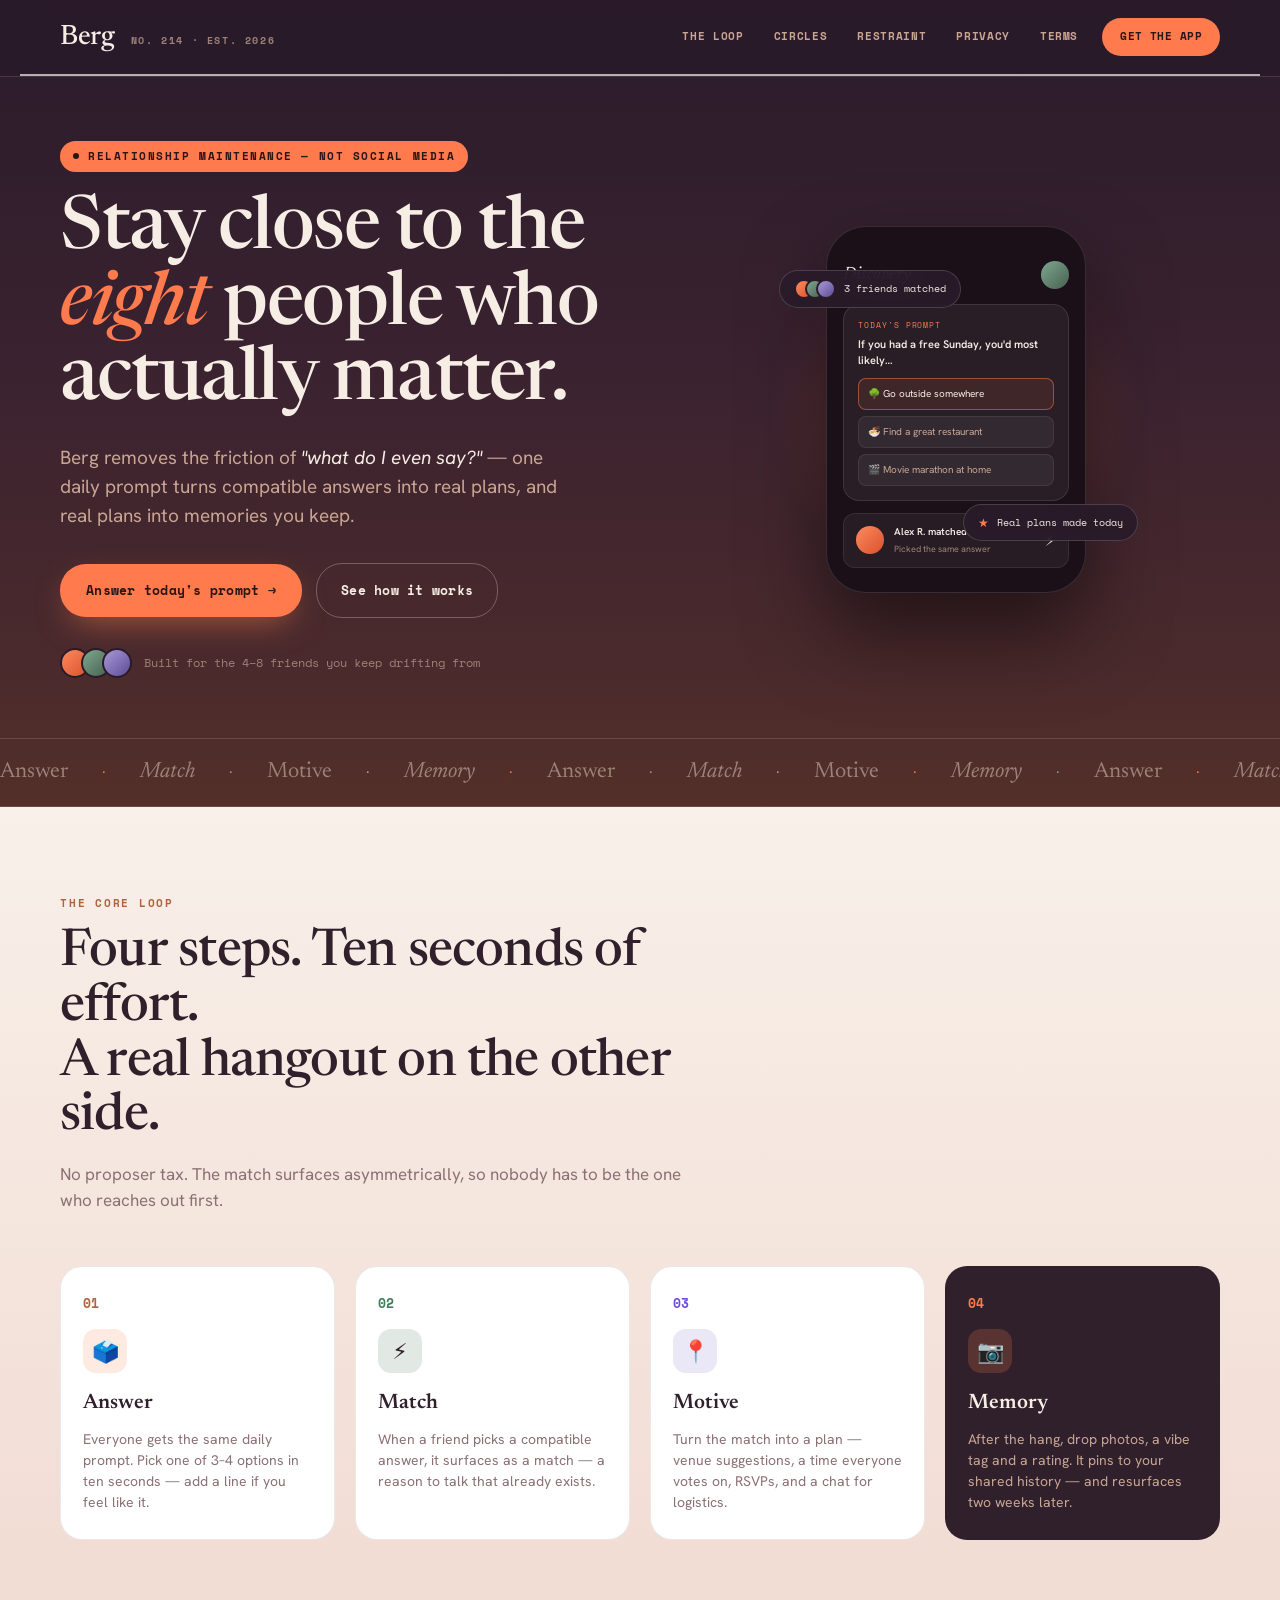
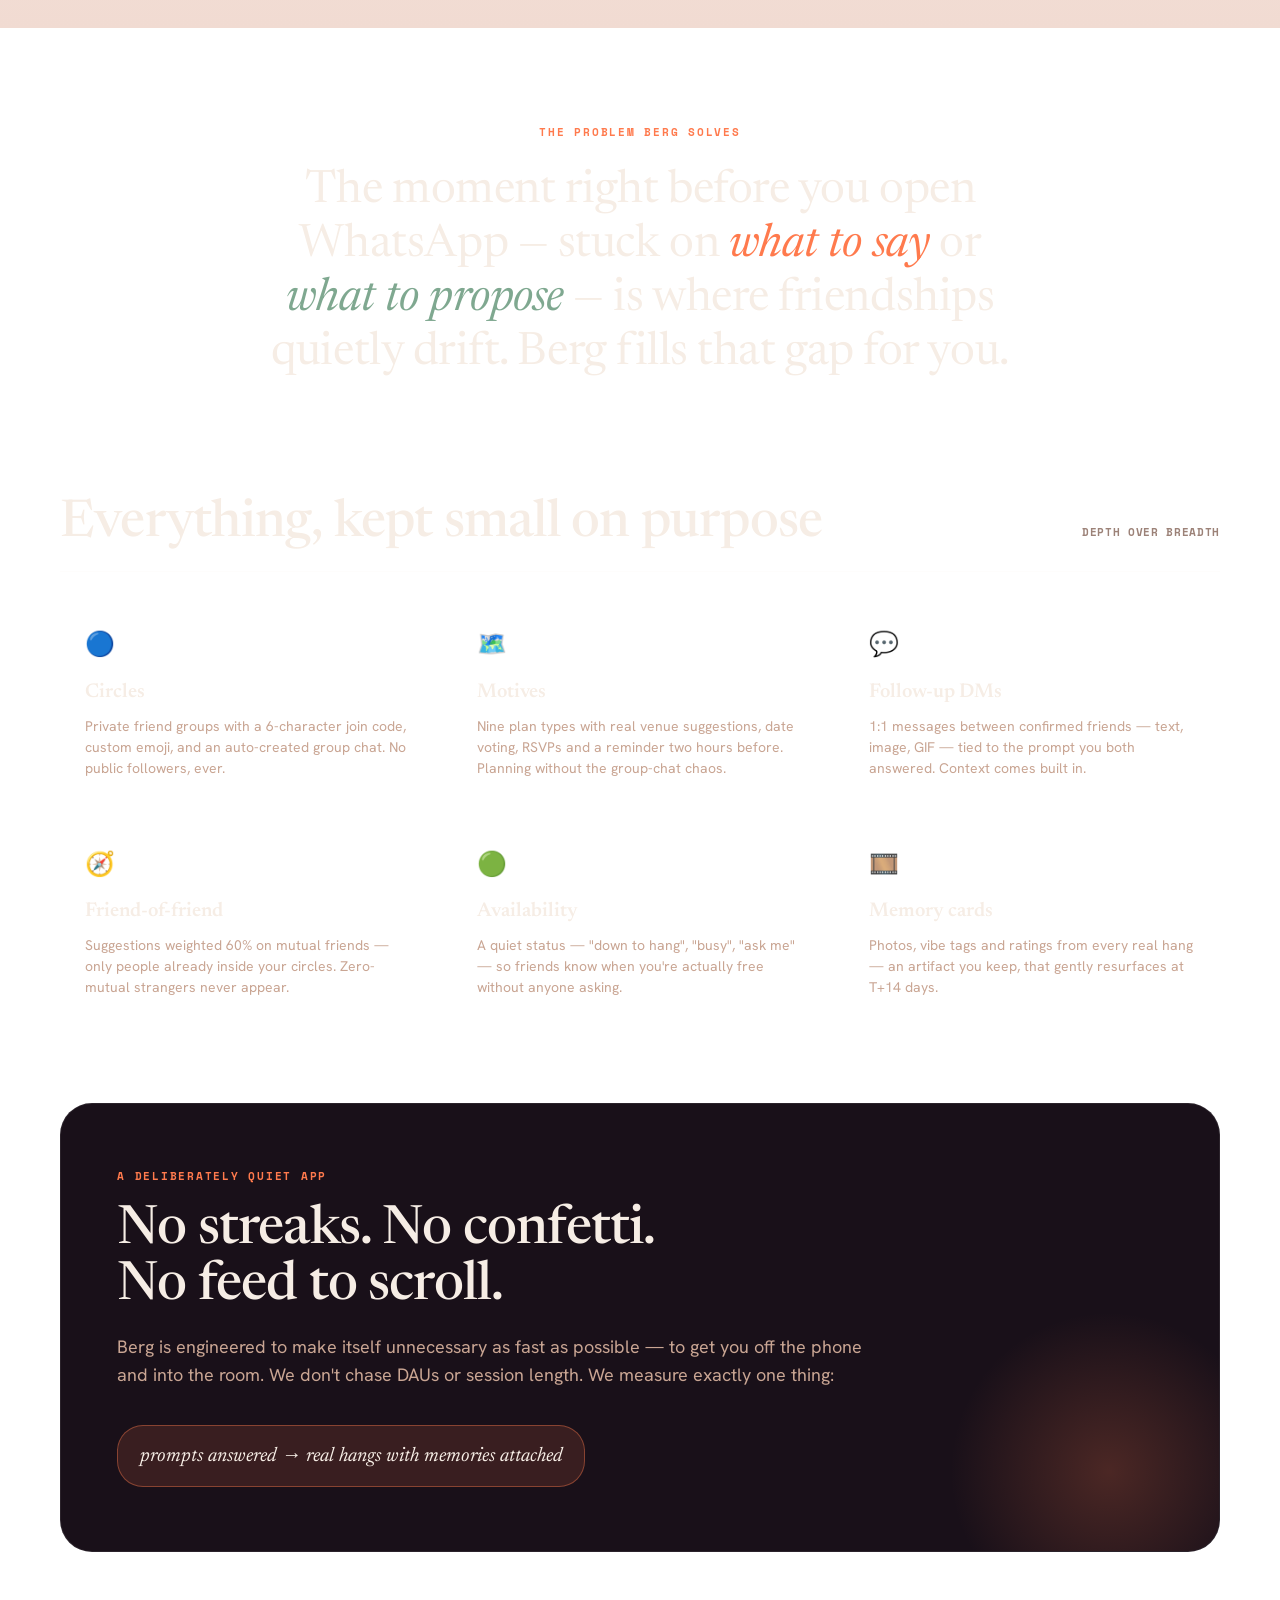
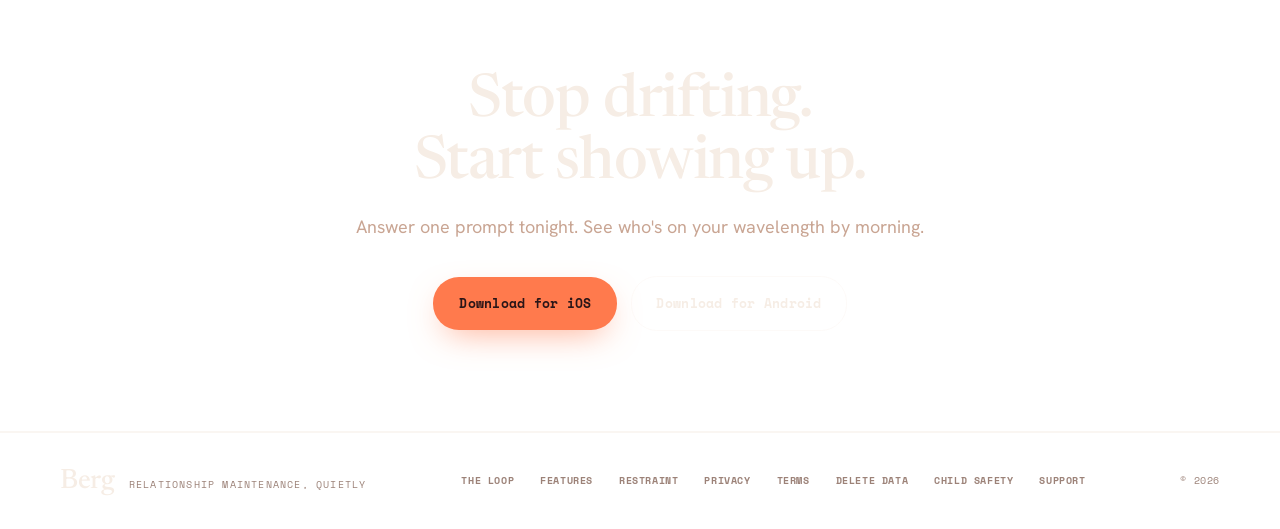
==== commit 67e7775e: "Refactor navigation and footer structure in terms.html - Updated navigation links to improve consist" ====
--- a/index.html
+++ b/index.html
@@ -3,14 +3,15 @@
 <head>
   <meta charset="UTF-8" />
   <meta name="viewport" content="width=device-width, initial-scale=1.0" />
-  <title>Berg — The group chat that becomes the real thing.</title>
-  <meta name="description" content="Berg helps friend groups turn shared interests into real plans and memories worth keeping. Join circles, create motives, make it happen." />
+  <title>Berg — Stay close to the people who actually matter.</title>
+  <meta name="description" content="Berg removes the friction of 'what do I even say?' — one daily prompt turns compatible answers into real plans, and real plans into memories you keep." />
   <link rel="canonical" href="https://joinberg.app/" />
-  <meta property="og:title" content="Berg — The group chat that becomes the real thing." />
-  <meta property="og:description" content="Shared interests. Spontaneous plans. Memories worth keeping." />
+  <meta property="og:title" content="Berg — Stay close to the people who actually matter." />
+  <meta property="og:description" content="One daily prompt. A real match. A plan on the other side." />
   <meta property="og:type" content="website" />
   <link rel="preconnect" href="https://fonts.googleapis.com" />
   <link rel="preconnect" href="https://fonts.gstatic.com" crossorigin />
+  <link href="https://fonts.googleapis.com/css2?family=Newsreader:ital,opsz,wght@0,6..72,400..600;1,6..72,400..500&family=Space+Mono:wght@400;700&family=Hanken+Grotesk:wght@400;500;600;700&display=swap" rel="stylesheet" />
   <link rel="stylesheet" href="styles.css" />
 </head>
 <body>
@@ -18,22 +19,29 @@
   <!-- ── Nav ──────────────────────────────────────────────────────────────── -->
   <nav class="nav" aria-label="Main navigation">
     <div class="nav-inner">
-      <a href="/" class="nav-wordmark" aria-label="Berg home">BERG</a>
+      <div class="nav-brand">
+        <span class="nav-wordmark">Berg</span>
+        <span class="nav-edition">No. 214 · Est. 2026</span>
+      </div>
       <div class="nav-links">
+        <a href="#loop">The loop</a>
+        <a href="#circles">Circles</a>
+        <a href="#restraint">Restraint</a>
         <a href="privacy.html">Privacy</a>
         <a href="terms.html">Terms</a>
-        <a href="mailto:support@joinberg.app">Support</a>
-      </div>
-      <a href="#download" class="nav-cta">Get the app</a>
+      </div>
+      <a href="#get" class="nav-cta">Get the app</a>
       <button class="nav-hamburger" aria-label="Open menu" aria-expanded="false">
         <span></span><span></span><span></span>
       </button>
     </div>
     <div class="nav-mobile" aria-hidden="true">
+      <a href="#loop">The loop</a>
+      <a href="#circles">Circles</a>
+      <a href="#restraint">Restraint</a>
       <a href="privacy.html">Privacy</a>
       <a href="terms.html">Terms</a>
-      <a href="mailto:support@joinberg.app">Support</a>
-      <a href="#download" class="nav-mobile-cta">Get the app</a>
+      <a href="#get" class="nav-mobile-cta">Get the app</a>
     </div>
   </nav>
 
@@ -41,267 +49,211 @@
 
     <!-- ── Hero ─────────────────────────────────────────────────────────────── -->
     <section class="hero" aria-labelledby="hero-heading">
-      <div class="hero-bg-glow" aria-hidden="true"></div>
-      <div class="hero-inner container">
+      <div class="hero-inner">
 
         <div class="hero-content">
           <div class="hero-eyebrow reveal">
             <span class="hero-eyebrow-dot" aria-hidden="true"></span>
-            Free to download · iOS &amp; Android
+            Relationship maintenance — not social media
           </div>
           <h1 class="hero-headline reveal stagger-1" id="hero-heading">
-            The group chat that<br />becomes <em>the real thing.</em>
+            Stay close to the <em>eight</em> people who actually matter.
           </h1>
           <p class="hero-sub reveal stagger-2">
-            Shared interests. Spontaneous plans.<br />Memories worth keeping.
+            Berg removes the friction of <em class="hero-sub-em">"what do I even say?"</em> — one daily prompt turns compatible answers into real plans, and real plans into memories you keep.
           </p>
-          <div class="hero-actions reveal stagger-3" id="download">
-            <a href="#" class="store-badge" aria-label="Download on the App Store">
-              <svg width="20" height="20" viewBox="0 0 24 24" fill="currentColor" aria-hidden="true">
-                <path d="M18.71 19.5c-.83 1.24-1.71 2.45-3.05 2.47-1.34.03-1.77-.79-3.29-.79-1.53 0-2 .77-3.27.82-1.31.05-2.3-1.32-3.14-2.53C4.25 17 2.94 12.45 4.7 9.39c.87-1.52 2.43-2.48 4.12-2.51 1.28-.02 2.5.87 3.29.87.78 0 2.26-1.07 3.8-.91.65.03 2.47.26 3.64 1.98-.09.06-2.17 1.28-2.15 3.81.03 3.02 2.65 4.03 2.68 4.04-.03.07-.42 1.44-1.38 2.83M13 3.5c.73-.83 1.94-1.46 2.94-1.5.13 1.17-.34 2.35-1.04 3.19-.69.85-1.83 1.51-2.95 1.42-.15-1.15.41-2.35 1.05-3.11z"/>
-              </svg>
-              <span>
-                <small>Download on the</small>
-                <strong>App Store</strong>
-              </span>
-            </a>
-            <a href="#" class="store-badge" aria-label="Get it on Google Play">
-              <svg width="20" height="20" viewBox="0 0 24 24" fill="currentColor" aria-hidden="true">
-                <path d="M3 20.5v-17c0-.8.9-1.3 1.6-.9l15.5 8.5c.7.4.7 1.5 0 1.9L4.6 21.4C3.9 21.8 3 21.3 3 20.5z"/>
-              </svg>
-              <span>
-                <small>Get it on</small>
-                <strong>Google Play</strong>
-              </span>
-            </a>
-          </div>
-        </div>
-
-        <!-- Phone mockup -->
+          <div class="hero-actions reveal stagger-3" id="get">
+            <a href="#" class="btn-primary" aria-label="Download on the App Store">Answer today's prompt →</a>
+            <a href="#loop" class="btn-ghost">See how it works</a>
+          </div>
+          <div class="hero-social-proof reveal stagger-4">
+            <div class="avatar-stack" aria-hidden="true">
+              <span class="av av-orange"></span>
+              <span class="av av-green"></span>
+              <span class="av av-purple"></span>
+            </div>
+            <span class="social-proof-text">Built for the 4–8 friends you keep drifting from</span>
+          </div>
+        </div>
+
         <div class="hero-visual" aria-hidden="true">
-          <div class="phone-scene">
-          <div class="phone-floater">
-          <div class="phone-wrap">
+          <div class="hero-glow"></div>
+          <div class="phone-float">
             <div class="phone-frame">
+              <div class="phone-notch"></div>
               <div class="phone-screen">
-                <div class="app-ui">
-                  <div class="app-topbar">
-                    <span class="app-topbar-title">Discovery</span>
-                    <div class="app-topbar-av"></div>
+                <div class="app-bar">
+                  <span class="app-bar-title">Discovery</span>
+                  <div class="app-bar-av"></div>
+                </div>
+                <div class="app-prompt-card">
+                  <div class="app-prompt-label">TODAY'S PROMPT</div>
+                  <div class="app-prompt-q">If you had a free Sunday, you'd most likely…</div>
+                  <div class="app-prompt-opts">
+                    <div class="app-opt app-opt--active">🌳 Go outside somewhere</div>
+                    <div class="app-opt">🍜 Find a great restaurant</div>
+                    <div class="app-opt">🎬 Movie marathon at home</div>
                   </div>
-                  <div class="app-card-featured">
-                    <div class="app-card-featured-chip">TRENDING CIRCLE</div>
-                    <div class="app-card-featured-title">Sunday Hikers 🏔</div>
-                    <div class="app-card-featured-meta">24 members · 3 motives this week</div>
+                </div>
+                <div class="app-match-row">
+                  <div class="app-match-av av-orange-sm"></div>
+                  <div class="app-match-text">
+                    <div class="app-match-name">Alex R. matched</div>
+                    <div class="app-match-sub">Picked the same answer</div>
                   </div>
-                  <div class="app-row">
-                    <div class="app-card-sm">
-                      <div class="app-card-sm-icon">🍜</div>
-                      <div class="app-card-sm-title">Ramen Night</div>
-                      <div class="app-card-sm-meta">Fri · 7pm</div>
-                    </div>
-                    <div class="app-card-sm">
-                      <div class="app-card-sm-icon">🎵</div>
-                      <div class="app-card-sm-title">Jazz Club</div>
-                      <div class="app-card-sm-meta">Sat · 9pm</div>
-                    </div>
-                  </div>
-                  <div class="app-pill">Motives near you →</div>
+                  <div class="app-match-badge">⚡</div>
                 </div>
               </div>
-              <div class="phone-notch"></div>
-            </div>
-
-            </div><!-- /phone-wrap -->
-
-            <!-- Floating badges -->
+            </div>
+            <!-- floating badges -->
             <div class="float-badge float-badge--tl">
-              <div class="avatar-stack">
-                <div class="av-chip av-o"></div>
-                <div class="av-chip av-p"></div>
-                <div class="av-chip av-g"></div>
+              <div class="fb-avatars">
+                <span class="av av-orange av-xs"></span>
+                <span class="av av-green av-xs"></span>
+                <span class="av av-purple av-xs"></span>
               </div>
-              <span>12 going tonight</span>
+              <span>3 friends matched</span>
             </div>
             <div class="float-badge float-badge--br">
-              <svg width="14" height="14" viewBox="0 0 24 24" fill="none" stroke="#FF6B35" stroke-width="2.5" aria-hidden="true">
-                <path d="M12 2l3.09 6.26L22 9.27l-5 4.87 1.18 6.88L12 17.77l-6.18 3.25L7 14.14 2 9.27l6.91-1.01L12 2z"/>
-              </svg>
-              <span>4.8 · App Store</span>
-            </div>
-          </div><!-- /phone-floater -->
-          </div><!-- /phone-scene -->
-        </div>
-
-      </div>
-    </section>
-
-    <!-- ── Features ──────────────────────────────────────────────────────────── -->
-    <section class="section features" aria-labelledby="features-heading">
+              <span class="fb-star">★</span>
+              <span>Real plans made today</span>
+            </div>
+          </div>
+        </div>
+
+      </div>
+    </section>
+
+    <!-- ── Marquee ────────────────────────────────────────────────────────── -->
+    <div class="marquee-strip" aria-hidden="true">
+      <div class="marquee-track">
+        <span class="marquee-inner">
+          <span>Answer</span><span class="dot dot-orange">·</span><em>Match</em><span class="dot dot-green">·</span><span>Motive</span><span class="dot dot-purple">·</span><em>Memory</em><span class="dot dot-orange">·</span><span>Answer</span><span class="dot dot-green">·</span><em>Match</em><span class="dot dot-purple">·</span><span>Motive</span><span class="dot dot-orange">·</span><em>Memory</em><span class="dot dot-green">·</span>
+        </span>
+        <span class="marquee-inner" aria-hidden="true">
+          <span>Answer</span><span class="dot dot-orange">·</span><em>Match</em><span class="dot dot-green">·</span><span>Motive</span><span class="dot dot-purple">·</span><em>Memory</em><span class="dot dot-orange">·</span><span>Answer</span><span class="dot dot-green">·</span><em>Match</em><span class="dot dot-purple">·</span><span>Motive</span><span class="dot dot-orange">·</span><em>Memory</em><span class="dot dot-green">·</span>
+        </span>
+      </div>
+    </div>
+
+    <!-- ── The Loop (light band) ─────────────────────────────────────────── -->
+    <section id="loop" class="section-loop" aria-labelledby="loop-heading">
       <div class="container">
-        <p class="section-label reveal">WHAT IS BERG</p>
-        <h2 class="section-title reveal stagger-1" id="features-heading">
-          Everything your group needs<br />to actually meet up.
-        </h2>
-        <div class="bento">
-
-          <!-- Large: Circles -->
-          <article class="bento-card reveal">
-            <div class="bento-icon" aria-hidden="true">
-              <svg width="26" height="26" viewBox="0 0 24 24" fill="none" stroke="currentColor" stroke-width="1.8" stroke-linecap="round" stroke-linejoin="round">
-                <circle cx="18" cy="5" r="3"/><circle cx="6" cy="12" r="3"/><circle cx="18" cy="19" r="3"/>
-                <line x1="8.59" y1="13.51" x2="15.42" y2="17.49"/>
-                <line x1="15.41" y1="6.51" x2="8.59" y2="10.49"/>
-              </svg>
-            </div>
-            <h3 class="bento-title">Circles</h3>
-            <p class="bento-desc">Join groups built around your interests — hiking, food, music, sport. Meet people worth knowing before you ever meet them in person.</p>
-            <span class="bento-chip">Interest-based groups</span>
-          </article>
-
-          <!-- Motives -->
-          <article class="bento-card reveal stagger-1">
-            <div class="bento-icon" aria-hidden="true">
-              <svg width="26" height="26" viewBox="0 0 24 24" fill="none" stroke="currentColor" stroke-width="1.8" stroke-linecap="round" stroke-linejoin="round">
-                <rect x="3" y="4" width="18" height="18" rx="2" ry="2"/>
-                <line x1="16" y1="2" x2="16" y2="6"/>
-                <line x1="8" y1="2" x2="8" y2="6"/>
-                <line x1="3" y1="10" x2="21" y2="10"/>
-              </svg>
-            </div>
-            <h3 class="bento-title">Motives</h3>
-            <p class="bento-desc">Real plans, real times, real places. No more threads that go nowhere. Just show up.</p>
-          </article>
-
-          <!-- Memories -->
-          <article class="bento-card bento-card--accent reveal stagger-2">
-            <div class="bento-icon" aria-hidden="true">
-              <svg width="26" height="26" viewBox="0 0 24 24" fill="none" stroke="currentColor" stroke-width="1.8" stroke-linecap="round" stroke-linejoin="round">
-                <path d="M23 19a2 2 0 0 1-2 2H3a2 2 0 0 1-2-2V8a2 2 0 0 1 2-2h4l2-3h6l2 3h4a2 2 0 0 1 2 2z"/>
-                <circle cx="12" cy="13" r="4"/>
-              </svg>
-            </div>
-            <h3 class="bento-title">Memories</h3>
-            <p class="bento-desc">Photos, vibe ratings, and shared memory cards after every outing. The app that lives after the moment.</p>
-          </article>
-
-        </div>
-      </div>
-    </section>
-
-    <!-- ── How it works ───────────────────────────────────────────────────────── -->
-    <section class="section how" aria-labelledby="how-heading">
+        <div class="loop-intro">
+          <div class="overline overline-rust reveal">The core loop</div>
+          <h2 class="section-heading section-heading-dark reveal stagger-1" id="loop-heading">
+            Four steps. Ten seconds of effort.<br />A real hangout on the other side.
+          </h2>
+          <p class="section-sub section-sub-dark reveal stagger-2">No proposer tax. The match surfaces asymmetrically, so nobody has to be the one who reaches out first.</p>
+        </div>
+
+        <div class="loop-grid reveal stagger-2">
+          <div class="loop-card">
+            <div class="loop-num" style="color:#B0623E;">01</div>
+            <div class="loop-icon" style="background:rgba(255,122,77,.16);">🗳️</div>
+            <div class="loop-title">Answer</div>
+            <p class="loop-desc">Everyone gets the same daily prompt. Pick one of 3–4 options in ten seconds — add a line if you feel like it.</p>
+          </div>
+          <div class="loop-card">
+            <div class="loop-num" style="color:#3F7D5C;">02</div>
+            <div class="loop-icon" style="background:rgba(110,140,123,.2);">⚡</div>
+            <div class="loop-title">Match</div>
+            <p class="loop-desc">When a friend picks a compatible answer, it surfaces as a match — a reason to talk that already exists.</p>
+          </div>
+          <div class="loop-card">
+            <div class="loop-num" style="color:#6A4CE0;">03</div>
+            <div class="loop-icon" style="background:rgba(169,154,216,.24);">📍</div>
+            <div class="loop-title">Motive</div>
+            <p class="loop-desc">Turn the match into a plan — venue suggestions, a time everyone votes on, RSVPs, and a chat for logistics.</p>
+          </div>
+          <div class="loop-card loop-card--dark">
+            <div class="loop-num" style="color:#FF7A4D;">04</div>
+            <div class="loop-icon" style="background:rgba(255,122,77,.2);">📷</div>
+            <div class="loop-title" style="color:#F6EDE5;">Memory</div>
+            <p class="loop-desc" style="color:#C9A593;">After the hang, drop photos, a vibe tag and a rating. It pins to your shared history — and resurfaces two weeks later.</p>
+          </div>
+        </div>
+      </div>
+    </section>
+
+    <!-- ── Pull quote ─────────────────────────────────────────────────────── -->
+    <section class="section-quote">
+      <div class="container container-sm">
+        <div class="overline overline-orange reveal">The problem Berg solves</div>
+        <blockquote class="pull-quote reveal stagger-1">
+          The moment right before you open WhatsApp — stuck on <em>what to say</em> or <em class="em-green">what to propose</em> — is where friendships quietly drift. Berg fills that gap for you.
+        </blockquote>
+      </div>
+    </section>
+
+    <!-- ── Features ──────────────────────────────────────────────────────── -->
+    <section id="circles" class="section-features" aria-labelledby="features-heading">
       <div class="container">
-        <p class="section-label reveal">HOW IT WORKS</p>
-        <h2 class="section-title reveal stagger-1" id="how-heading">Three steps to a real night out.</h2>
-        <div class="steps">
-
-          <div class="step reveal">
-            <div class="step-bg-num" aria-hidden="true">1</div>
-            <div class="step-content">
-              <span class="step-tag">01</span>
-              <h3 class="step-title">Join Circles</h3>
-              <p class="step-desc">Pick circles that match your interests and meet people who are actually into the same things you are.</p>
-            </div>
-          </div>
-
-          <div class="step reveal stagger-1">
-            <div class="step-bg-num" aria-hidden="true">2</div>
-            <div class="step-content">
-              <span class="step-tag">02</span>
-              <h3 class="step-title">Create Motives</h3>
-              <p class="step-desc">Post a plan — dinner Thursday, hike Saturday, spontaneous thing tonight. Invite the circle, see who's in.</p>
-            </div>
-          </div>
-
-          <div class="step reveal stagger-2">
-            <div class="step-bg-num" aria-hidden="true">3</div>
-            <div class="step-content">
-              <span class="step-tag">03</span>
-              <h3 class="step-title">Make Memories</h3>
-              <p class="step-desc">Go. Do the thing. Then capture it — photos, ratings, vibe tags. Your social life, documented.</p>
-            </div>
-          </div>
-
-        </div>
-      </div>
-    </section>
-
-    <!-- ── Testimonials ───────────────────────────────────────────────────────── -->
-    <section class="section testimonials" aria-labelledby="testimonials-heading">
+        <div class="features-header reveal">
+          <h2 class="section-heading reveal" id="features-heading">Everything, kept small on purpose</h2>
+          <span class="features-sub">Depth over breadth</span>
+        </div>
+
+        <div class="features-grid">
+          <div class="feat-card reveal">
+            <div class="feat-icon">🔵</div>
+            <div class="feat-title">Circles</div>
+            <p class="feat-desc">Private friend groups with a 6-character join code, custom emoji, and an auto-created group chat. No public followers, ever.</p>
+          </div>
+          <div class="feat-card reveal stagger-1">
+            <div class="feat-icon">🗺️</div>
+            <div class="feat-title">Motives</div>
+            <p class="feat-desc">Nine plan types with real venue suggestions, date voting, RSVPs and a reminder two hours before. Planning without the group-chat chaos.</p>
+          </div>
+          <div class="feat-card reveal stagger-2">
+            <div class="feat-icon">💬</div>
+            <div class="feat-title">Follow-up DMs</div>
+            <p class="feat-desc">1:1 messages between confirmed friends — text, image, GIF — tied to the prompt you both answered. Context comes built in.</p>
+          </div>
+          <div class="feat-card reveal">
+            <div class="feat-icon">🧭</div>
+            <div class="feat-title">Friend-of-friend</div>
+            <p class="feat-desc">Suggestions weighted 60% on mutual friends — only people already inside your circles. Zero-mutual strangers never appear.</p>
+          </div>
+          <div class="feat-card reveal stagger-1">
+            <div class="feat-icon">🟢</div>
+            <div class="feat-title">Availability</div>
+            <p class="feat-desc">A quiet status — "down to hang", "busy", "ask me" — so friends know when you're actually free without anyone asking.</p>
+          </div>
+          <div class="feat-card reveal stagger-2">
+            <div class="feat-icon">🎞️</div>
+            <div class="feat-title">Memory cards</div>
+            <p class="feat-desc">Photos, vibe tags and ratings from every real hang — an artifact you keep, that gently resurfaces at T+14 days.</p>
+          </div>
+        </div>
+      </div>
+    </section>
+
+    <!-- ── Restraint manifesto ────────────────────────────────────────────── -->
+    <section id="restraint" class="section-restraint" aria-labelledby="restraint-heading">
       <div class="container">
-        <p class="section-label reveal">WHAT PEOPLE SAY</p>
-        <h2 class="section-title reveal stagger-1" id="testimonials-heading">
-          Actually used by real friend groups.
-        </h2>
-        <div class="testimonials-grid">
-
-          <article class="testimonial reveal">
-            <div class="testimonial-stars" aria-label="5 out of 5 stars">★★★★★</div>
-            <p class="testimonial-text">"Finally an app that got us off the group chat and actually doing things. We've had 3 motives in the first week."</p>
-            <div class="testimonial-author">
-              <div class="testimonial-av av-or" aria-hidden="true"></div>
-              <div>
-                <div class="testimonial-name">Alex R.</div>
-                <div class="testimonial-role">Hiking circle member</div>
-              </div>
-            </div>
-          </article>
-
-          <article class="testimonial reveal stagger-1">
-            <div class="testimonial-stars" aria-label="5 out of 5 stars">★★★★★</div>
-            <p class="testimonial-text">"Love that it's built around shared interests, not random people. The memory cards after events are genuinely fun."</p>
-            <div class="testimonial-author">
-              <div class="testimonial-av av-pu" aria-hidden="true"></div>
-              <div>
-                <div class="testimonial-name">Sarah M.</div>
-                <div class="testimonial-role">Food &amp; restaurant circle</div>
-              </div>
-            </div>
-          </article>
-
-          <article class="testimonial reveal stagger-2">
-            <div class="testimonial-stars" aria-label="5 out of 5 stars">★★★★★</div>
-            <p class="testimonial-text">"The motives feature is perfect. People actually commit when there's a real plan instead of a vague 'we should hang.'"</p>
-            <div class="testimonial-author">
-              <div class="testimonial-av av-gr" aria-hidden="true"></div>
-              <div>
-                <div class="testimonial-name">Jordan K.</div>
-                <div class="testimonial-role">Weekend adventures circle</div>
-              </div>
-            </div>
-          </article>
-
-        </div>
-      </div>
-    </section>
-
-    <!-- ── Download CTA ───────────────────────────────────────────────────────── -->
-    <section class="cta-section" aria-labelledby="cta-heading">
-      <div class="cta-glow" aria-hidden="true"></div>
-      <div class="container">
-        <p class="section-label reveal">GET STARTED</p>
-        <h2 class="hero-headline reveal stagger-1" id="cta-heading">Ready to make it happen?</h2>
-        <p class="hero-sub reveal stagger-2">Free to download. Available on iOS and Android.</p>
-        <div class="hero-actions reveal stagger-3">
-          <a href="#" class="store-badge" aria-label="Download on the App Store">
-            <svg width="20" height="20" viewBox="0 0 24 24" fill="currentColor" aria-hidden="true">
-              <path d="M18.71 19.5c-.83 1.24-1.71 2.45-3.05 2.47-1.34.03-1.77-.79-3.29-.79-1.53 0-2 .77-3.27.82-1.31.05-2.3-1.32-3.14-2.53C4.25 17 2.94 12.45 4.7 9.39c.87-1.52 2.43-2.48 4.12-2.51 1.28-.02 2.5.87 3.29.87.78 0 2.26-1.07 3.8-.91.65.03 2.47.26 3.64 1.98-.09.06-2.17 1.28-2.15 3.81.03 3.02 2.65 4.03 2.68 4.04-.03.07-.42 1.44-1.38 2.83M13 3.5c.73-.83 1.94-1.46 2.94-1.5.13 1.17-.34 2.35-1.04 3.19-.69.85-1.83 1.51-2.95 1.42-.15-1.15.41-2.35 1.05-3.11z"/>
-            </svg>
-            <span>
-              <small>Download on the</small>
-              <strong>App Store</strong>
-            </span>
-          </a>
-          <a href="#" class="store-badge" aria-label="Get it on Google Play">
-            <svg width="20" height="20" viewBox="0 0 24 24" fill="currentColor" aria-hidden="true">
-              <path d="M3 20.5v-17c0-.8.9-1.3 1.6-.9l15.5 8.5c.7.4.7 1.5 0 1.9L4.6 21.4C3.9 21.8 3 21.3 3 20.5z"/>
-            </svg>
-            <span>
-              <small>Get it on</small>
-              <strong>Google Play</strong>
-            </span>
-          </a>
+        <div class="restraint-card reveal">
+          <div class="restraint-glow" aria-hidden="true"></div>
+          <div class="restraint-body">
+            <div class="overline overline-orange">A deliberately quiet app</div>
+            <h2 class="restraint-heading" id="restraint-heading">No streaks. No confetti.<br />No feed to scroll.</h2>
+            <p class="restraint-sub">Berg is engineered to make itself unnecessary as fast as possible — to get you off the phone and into the room. We don't chase DAUs or session length. We measure exactly one thing:</p>
+            <div class="restraint-metric">
+              <span>prompts answered → real hangs with memories attached</span>
+            </div>
+          </div>
+        </div>
+      </div>
+    </section>
+
+    <!-- ── Final CTA ──────────────────────────────────────────────────────── -->
+    <section class="section-cta" aria-labelledby="cta-heading">
+      <div class="container container-sm" style="text-align:center;">
+        <h2 class="cta-heading reveal" id="cta-heading">Stop drifting.<br />Start showing up.</h2>
+        <p class="cta-sub reveal stagger-1">Answer one prompt tonight. See who's on your wavelength by morning.</p>
+        <div class="cta-actions reveal stagger-2">
+          <a href="#" class="btn-primary" aria-label="Download on the App Store">Download for iOS</a>
+          <a href="#" class="btn-ghost" aria-label="Get it on Google Play">Download for Android</a>
         </div>
       </div>
     </section>
@@ -310,26 +262,22 @@
 
   <!-- ── Footer ─────────────────────────────────────────────────────────────── -->
   <footer class="footer" aria-label="Site footer">
-    <div class="footer-body">
+    <div class="footer-inner container">
       <div class="footer-brand">
-        <a href="/" class="nav-wordmark" aria-label="Berg home">BERG</a>
-        <p class="footer-tagline">The group chat that becomes<br />the real thing.</p>
-      </div>
-      <div class="footer-col">
-        <p class="footer-col-label">Product</p>
-        <a href="#download">Download</a>
+        <span class="nav-wordmark">Berg</span>
+        <span class="footer-tagline">Relationship maintenance, quietly</span>
+      </div>
+      <div class="footer-links">
+        <a href="#loop">The loop</a>
+        <a href="#circles">Features</a>
+        <a href="#restraint">Restraint</a>
+        <a href="privacy.html">Privacy</a>
+        <a href="terms.html">Terms</a>
+        <a href="delete-data.html">Delete data</a>
+        <a href="csae-standards.html">Child safety</a>
         <a href="mailto:support@joinberg.app">Support</a>
       </div>
-      <div class="footer-col">
-        <p class="footer-col-label">Legal</p>
-        <a href="privacy.html">Privacy Policy</a>
-        <a href="terms.html">Terms of Service</a>
-        <a href="delete-data.html">Delete My Data</a>
-        <a href="csae-standards.html">Child Safety</a>
-      </div>
-    </div>
-    <div class="footer-base">
-      <p>© 2025 Berg. All rights reserved.</p>
+      <span class="footer-copy">© 2026</span>
     </div>
   </footer>
 
@@ -340,11 +288,9 @@
       entries => entries.forEach(e => {
         if (e.isIntersecting) { e.target.classList.add('revealed'); io.unobserve(e.target); }
       }),
-      { threshold: 0.12 }
+      { threshold: 0.1 }
     );
     reveals.forEach(el => io.observe(el));
-
-    // Honour reduced-motion — skip animation entirely
     if (window.matchMedia('(prefers-reduced-motion: reduce)').matches) {
       reveals.forEach(el => el.classList.add('revealed'));
     }
@@ -359,8 +305,6 @@
       hamburger.classList.toggle('open');
       mobileNav.classList.toggle('open');
     });
-
-    // Close mobile nav on link click
     mobileNav.querySelectorAll('a').forEach(a => a.addEventListener('click', () => {
       hamburger.setAttribute('aria-expanded', 'false');
       mobileNav.setAttribute('aria-hidden', 'true');
--- a/styles.css
+++ b/styles.css
@@ -1,57 +1,64 @@
-@import url('https://fonts.googleapis.com/css2?family=Fraunces:ital,wght@0,400;0,600;1,400;1,600&family=DM+Sans:wght@400;500;600;700&display=swap');
+@import url('https://fonts.googleapis.com/css2?family=Newsreader:ital,opsz,wght@0,6..72,400..600;1,6..72,400..500&family=Space+Mono:wght@400;700&family=Hanken+Grotesk:wght@400;500;600;700&display=swap');
 
 /* ── Reset & tokens ──────────────────────────────────────────────────────── */
 *, *::before, *::after { box-sizing: border-box; margin: 0; padding: 0; }
 
 :root {
-  --primary:       #FF6B35;
-  --primary-dk:    #E55A25;
-  --primary-a12:   rgba(255,107,53,0.12);
-  --primary-a25:   rgba(255,107,53,0.25);
-  --bg-warm:       #F8F2E8;
-  --bg-dark:       #100D0B;
-  --bg-dark2:      #1A1410;
-  --bg-card:       #ffffff;
-  --text:          #1A1512;
-  --text-sec:      #6B5C50;
-  --text-inv:      #F2E8DC;
-  --text-inv-sec:  rgba(242,232,220,0.55);
-  --border:        #E8DDD0;
-  --border-dk:     rgba(255,255,255,0.08);
-  --radius-sm:     8px;
-  --radius-md:     14px;
-  --radius-lg:     24px;
-  --radius-xl:     32px;
-  --shadow-sm:     0 2px 8px rgba(26,21,18,0.06);
-  --shadow-md:     0 8px 32px rgba(26,21,18,0.12);
-  --shadow-lg:     0 24px 64px rgba(26,21,18,0.18);
-  --ff-head:       'Fraunces', Georgia, serif;
-  --ff-body:       'DM Sans', system-ui, sans-serif;
-  --ease:          cubic-bezier(0.4, 0, 0.2, 1);
+  /* colors */
+  --bg-grad:       linear-gradient(180deg, #2A1B2A 0%, #3A2230 40%, #4A2A2C 74%, #5A3326 100%);
+  --bg-dark:       #2A1B2A;
+  --bg-darker:     #191019;
+  --bg-light:      #F8F0E9;
+  --bg-light-end:  #F1DBD2;
+  --text:          #F6EDE5;
+  --text-sec:      #C9A593;
+  --text-muted:    #9C8278;
+  --text-dark:     #30202C;
+  --text-dark-sec: #8B7074;
+  --accent:        #FF7A4D;
+  --accent-dk:     #2A1517;
+  --green:         #7FA890;
+  --purple:        #A99AD8;
+  --border:        rgba(246,237,229,0.14);
+  --border-strong: rgba(246,237,229,0.5);
+  --border-dark:   rgba(48,32,44,0.10);
+  /* type */
+  --ff-serif:  'Newsreader', Georgia, serif;
+  --ff-mono:   'Space Mono', monospace;
+  --ff-body:   'Hanken Grotesk', system-ui, sans-serif;
+  /* motion */
+  --ease:      cubic-bezier(0.23, 1, 0.32, 1);
 }
 
 html { scroll-behavior: smooth; }
 
 body {
   font-family: var(--ff-body);
-  background: var(--bg-warm);
+  background: var(--bg-grad);
+  background-attachment: fixed;
   color: var(--text);
   line-height: 1.6;
   -webkit-font-smoothing: antialiased;
   overflow-x: hidden;
-}
-
-a { color: var(--primary); text-decoration: none; }
+  min-height: 100vh;
+}
+
+a { text-decoration: none; }
 img { max-width: 100%; display: block; }
+
+/* ── Animations ──────────────────────────────────────────────────────────── */
+@keyframes bGlow  { 0%,100% { opacity:.5; } 50% { opacity:1; } }
+@keyframes bFloat { 0%,100% { transform:translateY(0); } 50% { transform:translateY(-14px); } }
+@keyframes bMarquee { from { transform:translateX(0); } to { transform:translateX(-50%); } }
+@keyframes dotPulse { 0%,100% { opacity:.5; } 50% { opacity:1; } }
 
 /* ── Scroll reveal ───────────────────────────────────────────────────────── */
 .reveal {
   opacity: 0;
-  transform: translateY(24px);
+  transform: translateY(20px);
   transition: opacity 0.6s var(--ease), transform 0.6s var(--ease);
 }
 .reveal.revealed { opacity: 1; transform: translateY(0); }
-
 .stagger-1 { transition-delay: 0.08s; }
 .stagger-2 { transition-delay: 0.16s; }
 .stagger-3 { transition-delay: 0.24s; }
@@ -63,881 +70,828 @@
 }
 
 /* ── Layout ──────────────────────────────────────────────────────────────── */
-.container {
-  max-width: 1120px;
-  margin: 0 auto;
-  padding: 0 24px;
-}
-.section { padding: 96px 0; }
+.container { max-width: 1240px; margin: 0 auto; padding: 0 40px; }
+.container-sm { max-width: 820px; }
+
+/* ── Type helpers ────────────────────────────────────────────────────────── */
+.overline {
+  font-family: var(--ff-mono);
+  font-weight: 700;
+  font-size: 11px;
+  letter-spacing: .16em;
+  text-transform: uppercase;
+  margin-bottom: 14px;
+}
+.overline-orange { color: var(--accent); }
+.overline-rust   { color: #B0623E; }
+
+.section-heading {
+  font-family: var(--ff-serif);
+  font-weight: 500;
+  font-size: clamp(36px, 5vw, 52px);
+  line-height: 1.05;
+  letter-spacing: -.015em;
+  color: var(--text);
+}
+.section-heading-dark { color: var(--text-dark); }
+
+.section-sub {
+  font-family: var(--ff-body);
+  font-size: 17px;
+  line-height: 1.55;
+  color: var(--text-sec);
+  margin-top: 16px;
+}
+.section-sub-dark { color: var(--text-dark-sec); }
+
+/* ── Buttons ─────────────────────────────────────────────────────────────── */
+.btn-primary {
+  font-family: var(--ff-mono);
+  font-weight: 700;
+  font-size: 13px;
+  letter-spacing: .02em;
+  color: var(--accent-dk);
+  background: var(--accent);
+  padding: 16px 26px;
+  border-radius: 26px;
+  display: inline-block;
+  box-shadow: 0 12px 34px -12px rgba(255,122,77,.7);
+  transition: transform 160ms var(--ease), box-shadow 160ms var(--ease);
+}
+.btn-primary:hover { transform: translateY(-2px); box-shadow: 0 18px 40px -10px rgba(255,122,77,.65); }
+.btn-primary:active { transform: scale(0.97); }
+
+.btn-ghost {
+  font-family: var(--ff-mono);
+  font-weight: 700;
+  font-size: 13px;
+  letter-spacing: .02em;
+  color: var(--text);
+  border: 1px solid rgba(246,237,229,.28);
+  padding: 16px 24px;
+  border-radius: 26px;
+  display: inline-block;
+  transition: border-color 160ms, background 160ms;
+}
+.btn-ghost:hover { border-color: rgba(246,237,229,.5); background: rgba(246,237,229,.06); }
+.btn-ghost:active { transform: scale(0.97); }
 
 /* ── Nav ─────────────────────────────────────────────────────────────────── */
 .nav {
   position: sticky;
   top: 0;
   z-index: 200;
-  background: rgba(248,242,232,0.88);
+  background: rgba(42,27,42,0.85);
   backdrop-filter: blur(20px);
   -webkit-backdrop-filter: blur(20px);
   border-bottom: 1px solid var(--border);
 }
 
 .nav-inner {
-  max-width: 1120px;
+  max-width: 1240px;
   margin: 0 auto;
-  padding: 0 24px;
-  height: 64px;
-  display: flex;
-  align-items: center;
-  gap: 32px;
-}
+  padding: 18px 40px;
+  display: flex;
+  align-items: center;
+  justify-content: space-between;
+  gap: 24px;
+  border-bottom: 2px solid rgba(246,237,229,.7);
+}
+
+.nav-brand { display: flex; align-items: baseline; gap: 16px; }
 
 .nav-wordmark {
-  font-family: var(--ff-body);
+  font-family: var(--ff-serif);
+  font-weight: 500;
+  font-size: 28px;
+  line-height: 1;
+  letter-spacing: -.01em;
+  color: var(--text);
+}
+
+.nav-edition {
+  font-family: var(--ff-mono);
+  font-weight: 600;
+  font-size: 10px;
+  letter-spacing: .16em;
+  text-transform: uppercase;
+  color: var(--text-muted);
+}
+
+.nav-links {
+  display: flex;
+  align-items: center;
+  gap: 30px;
+  flex: 1;
+  justify-content: flex-end;
+}
+.nav-links a {
+  font-family: var(--ff-mono);
+  font-weight: 600;
+  font-size: 11px;
+  letter-spacing: .06em;
+  text-transform: uppercase;
+  color: var(--text-sec);
+  transition: color 140ms;
+}
+.nav-links a:hover { color: var(--text); }
+
+.nav-cta {
+  font-family: var(--ff-mono);
   font-weight: 700;
-  font-size: 12px;
-  letter-spacing: 3px;
-  color: var(--primary);
-  cursor: pointer;
-  flex-shrink: 0;
-}
-
-.nav-links {
-  display: flex;
-  align-items: center;
-  gap: 28px;
-  flex: 1;
-}
-
-.nav-links a {
-  font-size: 13px;
-  font-weight: 500;
-  color: var(--text-sec);
-  transition: color 0.18s var(--ease);
-  cursor: pointer;
-}
-.nav-links a:hover { color: var(--text); }
-
-.nav-cta {
-  background: var(--primary);
-  color: #fff !important;
-  padding: 9px 20px;
-  border-radius: 20px;
-  font-size: 13px;
-  font-weight: 600;
-  transition: background 0.18s var(--ease), transform 0.18s var(--ease);
-  flex-shrink: 0;
-  cursor: pointer;
-}
-.nav-cta:hover { background: var(--primary-dk); transform: translateY(-1px); }
+  font-size: 11px;
+  letter-spacing: .04em;
+  text-transform: uppercase;
+  color: var(--accent-dk);
+  background: var(--accent);
+  padding: 10px 18px;
+  border-radius: 22px;
+  white-space: nowrap;
+  transition: transform 140ms, box-shadow 140ms;
+}
+.nav-cta:hover { transform: translateY(-1px); box-shadow: 0 8px 20px -6px rgba(255,122,77,.6); }
 
 .nav-hamburger {
   display: none;
   flex-direction: column;
-  justify-content: center;
   gap: 5px;
-  width: 40px;
-  height: 40px;
   background: none;
   border: none;
   cursor: pointer;
-  padding: 8px;
-  margin-left: auto;
+  padding: 4px;
 }
 .nav-hamburger span {
   display: block;
-  height: 1.5px;
+  width: 22px;
+  height: 2px;
   background: var(--text);
   border-radius: 2px;
-  transition: transform 0.2s, opacity 0.2s;
-}
-.nav-hamburger.open span:nth-child(1) { transform: translateY(6.5px) rotate(45deg); }
+  transition: transform 240ms var(--ease), opacity 240ms;
+}
+.nav-hamburger.open span:nth-child(1) { transform: translateY(7px) rotate(45deg); }
 .nav-hamburger.open span:nth-child(2) { opacity: 0; }
-.nav-hamburger.open span:nth-child(3) { transform: translateY(-6.5px) rotate(-45deg); }
+.nav-hamburger.open span:nth-child(3) { transform: translateY(-7px) rotate(-45deg); }
 
 .nav-mobile {
   display: none;
   flex-direction: column;
-  background: rgba(248,242,232,0.98);
-  backdrop-filter: blur(20px);
-  border-top: 1px solid var(--border);
-  padding: 20px 24px 28px;
-  gap: 4px;
-}
-.nav-mobile.open { display: flex; }
+  gap: 0;
+  max-height: 0;
+  overflow: hidden;
+  transition: max-height 300ms var(--ease);
+}
+.nav-mobile.open { max-height: 400px; }
 .nav-mobile a {
-  font-size: 15px;
-  font-weight: 500;
-  color: var(--text-sec);
-  padding: 10px 0;
+  font-family: var(--ff-mono);
+  font-size: 13px;
+  color: var(--text-sec);
+  padding: 14px 40px;
   border-bottom: 1px solid var(--border);
-  transition: color 0.15s;
-}
-.nav-mobile a:last-child { border-bottom: none; }
+  transition: color 140ms;
+}
 .nav-mobile a:hover { color: var(--text); }
 .nav-mobile-cta {
-  margin-top: 12px;
-  background: var(--primary) !important;
-  color: #fff !important;
-  text-align: center;
-  padding: 13px !important;
-  border-radius: var(--radius-md) !important;
-  border-bottom: none !important;
-  font-weight: 600 !important;
+  font-weight: 700 !important;
+  color: var(--accent) !important;
 }
 
 /* ── Hero ────────────────────────────────────────────────────────────────── */
-.hero {
-  background: var(--bg-dark);
-  position: relative;
-  overflow: hidden;
-  padding: 88px 0 104px;
-}
-
-.hero-bg-glow {
-  position: absolute;
-  bottom: -100px;
-  left: 50%;
-  transform: translateX(-50%);
-  width: 900px;
-  height: 500px;
-  background: radial-gradient(ellipse at center, rgba(255,107,53,0.16) 0%, transparent 65%);
-  pointer-events: none;
-}
+.hero { padding: 64px 0 40px; }
 
 .hero-inner {
+  max-width: 1240px;
+  margin: 0 auto;
+  padding: 0 40px;
   display: grid;
-  grid-template-columns: 1fr 440px;
-  gap: 80px;
+  grid-template-columns: 1.05fr 0.95fr;
+  gap: 48px;
   align-items: center;
 }
 
 .hero-eyebrow {
   display: inline-flex;
   align-items: center;
-  gap: 8px;
-  background: var(--primary-a12);
-  border: 1px solid var(--primary-a25);
-  border-radius: 20px;
-  padding: 6px 14px;
-  font-size: 12px;
-  font-weight: 500;
-  color: var(--primary);
-  margin-bottom: 28px;
+  gap: 9px;
+  font-family: var(--ff-mono);
+  font-weight: 700;
+  font-size: 11px;
+  letter-spacing: .14em;
+  text-transform: uppercase;
+  color: var(--accent-dk);
+  background: var(--accent);
+  padding: 7px 13px;
+  border-radius: 22px;
 }
 .hero-eyebrow-dot {
   width: 6px;
   height: 6px;
-  background: var(--primary);
   border-radius: 50%;
-  animation: pulse 2.4s ease-in-out infinite;
+  background: var(--accent-dk);
+  animation: dotPulse 2s infinite;
   flex-shrink: 0;
 }
-@keyframes pulse {
-  0%, 100% { opacity: 1; transform: scale(1); }
-  50%       { opacity: 0.4; transform: scale(0.75); }
-}
 
 .hero-headline {
-  font-family: var(--ff-head);
-  font-size: clamp(36px, 4.5vw, 60px);
+  font-family: var(--ff-serif);
+  font-weight: 500;
+  font-size: clamp(48px, 6vw, 74px);
+  line-height: 1.02;
+  letter-spacing: -.02em;
+  color: var(--text);
+  margin-top: 22px;
+}
+.hero-headline em {
   font-style: italic;
-  font-weight: 600;
-  color: var(--text-inv);
-  line-height: 1.08;
-  letter-spacing: -0.5px;
-  margin-bottom: 22px;
-}
-.hero-headline em {
-  color: var(--primary);
+  color: var(--accent);
+}
+
+.hero-sub {
+  font-family: var(--ff-body);
+  font-size: 19px;
+  line-height: 1.55;
+  color: var(--text-sec);
+  max-width: 520px;
+  margin-top: 22px;
+}
+.hero-sub-em { font-style: italic; color: var(--text); }
+
+.hero-actions {
+  display: flex;
+  align-items: center;
+  gap: 14px;
+  margin-top: 32px;
+  flex-wrap: wrap;
+}
+
+.hero-social-proof {
+  display: flex;
+  align-items: center;
+  gap: 12px;
+  margin-top: 30px;
+}
+.avatar-stack { display: flex; }
+.av {
+  width: 30px;
+  height: 30px;
+  border-radius: 50%;
+  border: 2px solid var(--bg-dark);
+  flex-shrink: 0;
+}
+.av + .av { margin-left: -9px; }
+.av-orange  { background: linear-gradient(135deg,#FF8A5C,#D8512F); }
+.av-green   { background: linear-gradient(135deg,#7FA890,#46604F); }
+.av-purple  { background: linear-gradient(135deg,#A99AD8,#5E4C95); }
+.av-xs { width: 20px; height: 20px; }
+.social-proof-text {
+  font-family: var(--ff-mono);
+  font-weight: 500;
+  font-size: 12px;
+  color: var(--text-muted);
+}
+
+/* Phone visual */
+.hero-visual {
+  display: flex;
+  justify-content: center;
+  position: relative;
+}
+.hero-glow {
+  position: absolute;
+  top: 50%;
+  left: 50%;
+  width: 400px;
+  height: 400px;
+  margin: -200px 0 0 -200px;
+  border-radius: 50%;
+  background: radial-gradient(circle, rgba(255,122,77,.3), transparent 66%);
+  animation: bGlow 6s ease-in-out infinite;
+  pointer-events: none;
+}
+.phone-float {
+  position: relative;
+  animation: bFloat 7s ease-in-out infinite;
+  z-index: 1;
+}
+.phone-frame {
+  width: 260px;
+  background: #1C1018;
+  border-radius: 40px;
+  border: 1.5px solid rgba(255,255,255,.12);
+  overflow: hidden;
+  box-shadow: 0 40px 80px rgba(0,0,0,.5);
+  position: relative;
+}
+.phone-notch {
+  width: 90px;
+  height: 22px;
+  background: #1C1018;
+  border-radius: 0 0 16px 16px;
+  margin: 0 auto;
+  position: relative;
+  z-index: 2;
+}
+.phone-screen { padding: 12px 16px 24px; }
+
+.app-bar {
+  display: flex;
+  align-items: center;
+  justify-content: space-between;
+  margin-bottom: 14px;
+}
+.app-bar-title {
+  font-family: var(--ff-serif);
+  font-size: 18px;
   font-style: italic;
-}
-
-.hero-sub {
-  font-size: 17px;
-  color: var(--text-inv-sec);
-  line-height: 1.7;
-  margin-bottom: 40px;
-}
-
-.hero-actions {
-  display: flex;
-  gap: 12px;
-  flex-wrap: wrap;
-}
-
-.store-badge {
-  display: inline-flex;
-  align-items: center;
-  gap: 10px;
-  background: #fff;
-  color: var(--text);
-  padding: 12px 20px;
-  border-radius: var(--radius-md);
-  font-weight: 600;
-  font-size: 14px;
-  transition: transform 0.18s var(--ease), box-shadow 0.18s var(--ease);
-  box-shadow: 0 2px 12px rgba(0,0,0,0.18);
-  cursor: pointer;
-}
-.store-badge:hover { transform: translateY(-2px); box-shadow: 0 8px 28px rgba(0,0,0,0.22); }
-.store-badge svg { flex-shrink: 0; }
-.store-badge small  { display: block; font-size: 10px; font-weight: 400; opacity: 0.6; }
-.store-badge strong { display: block; font-size: 15px; }
-
-/* ── Phone mockup ────────────────────────────────────────────────────────── */
-.hero-visual {
-  position: relative;
-  display: flex;
-  justify-content: center;
-  align-items: center;
-  z-index: 1;
-}
-
-/* Perspective container — enables 3D depth */
-.phone-scene {
-  perspective: 1400px;
-  perspective-origin: 50% 40%;
-}
-
-/* Float layer — continuous up/down bob after reveal */
-.phone-floater {
-  position: relative;
-  animation: phoneFloat 7s ease-in-out 1.5s infinite;
-}
-
-@keyframes phoneFloat {
-  0%, 100% { transform: translateY(0); }
-  50%       { transform: translateY(-12px); }
-}
-
-/* Reveal layer — 3D rotation on page load */
-.phone-wrap {
-  position: relative;
-  transform-style: preserve-3d;
-  animation: phoneReveal 1.4s cubic-bezier(0.22, 1, 0.36, 1) both;
-}
-
-@keyframes phoneReveal {
-  from {
-    opacity: 0;
-    transform: rotateY(42deg) rotateX(14deg) translateY(48px) scale(0.88);
-  }
-  to {
-    opacity: 1;
-    transform: rotateY(-12deg) rotateX(5deg) translateY(0) scale(1);
-  }
-}
-
-/* Screen content reveals sequentially after phone settles */
-.app-topbar        { animation: contentUp 0.5s cubic-bezier(0.22,1,0.36,1) 1.3s both; }
-.app-card-featured { animation: contentUp 0.5s cubic-bezier(0.22,1,0.36,1) 1.45s both; }
-.app-row           { animation: contentUp 0.5s cubic-bezier(0.22,1,0.36,1) 1.6s both; }
-.app-pill          { animation: contentUp 0.5s cubic-bezier(0.22,1,0.36,1) 1.75s both; }
-
-@keyframes contentUp {
-  from { opacity: 0; transform: translateY(14px); }
-  to   { opacity: 1; transform: translateY(0); }
-}
-
-/* Float badges fade in after phone settles */
-.float-badge--tl { animation: floaty 5s ease-in-out 2.4s infinite, badgeFadeIn 0.6s cubic-bezier(0.22,1,0.36,1) 1.8s both; }
-.float-badge--br { animation: floaty 5s ease-in-out 3.5s infinite, badgeFadeIn 0.6s cubic-bezier(0.22,1,0.36,1) 2.0s both; }
-
-@keyframes badgeFadeIn {
-  from { opacity: 0; transform: scale(0.85) translateY(6px); }
-  to   { opacity: 1; transform: scale(1) translateY(0); }
-}
-
-@media (prefers-reduced-motion: reduce) {
-  .phone-wrap,
-  .phone-floater,
-  .app-topbar,
-  .app-card-featured,
-  .app-row,
-  .app-pill,
-  .float-badge--tl,
-  .float-badge--br { animation: none; opacity: 1; transform: none; }
-}
-
-.phone-frame {
-  width: 256px;
-  height: 520px;
-  background: var(--bg-dark2);
-  border-radius: 48px;
-  border: 2px solid rgba(255,255,255,0.1);
-  position: relative;
-  box-shadow:
-    0 48px 96px rgba(0,0,0,0.55),
-    0 0 0 1px rgba(255,255,255,0.04) inset,
-    0 1px 0 rgba(255,255,255,0.08) inset;
-  overflow: hidden;
-}
-
-.phone-notch {
-  position: absolute;
-  top: 0;
-  left: 50%;
-  transform: translateX(-50%);
-  width: 88px;
-  height: 26px;
-  background: var(--bg-dark2);
-  border-radius: 0 0 16px 16px;
-  z-index: 10;
-}
-
-.phone-screen {
-  position: absolute;
-  inset: 0;
-  background: #0e0b09;
-  border-radius: 46px;
-  overflow: hidden;
-}
-
-/* One-shot shimmer sweep across the screen on reveal */
-.phone-screen::after {
-  content: '';
-  position: absolute;
-  inset: 0;
-  background: linear-gradient(
-    130deg,
-    transparent 30%,
-    rgba(255,255,255,0.06) 50%,
-    transparent 70%
-  );
-  transform: translateX(-100%);
-  animation: screenShimmer 0.9s cubic-bezier(0.4, 0, 0.2, 1) 1.35s both;
-  pointer-events: none;
-  z-index: 20;
-  border-radius: 46px;
-}
-
-@keyframes screenShimmer {
-  from { transform: translateX(-100%); opacity: 1; }
-  to   { transform: translateX(150%);  opacity: 1; }
-}
-
-.app-ui {
-  padding: 44px 14px 18px;
-  height: 100%;
-  display: flex;
-  flex-direction: column;
-  gap: 10px;
-}
-
-.app-topbar {
-  display: flex;
-  justify-content: space-between;
-  align-items: center;
-  padding-bottom: 4px;
-}
-.app-topbar-title {
-  font-size: 14px;
-  font-weight: 700;
-  color: var(--text-inv);
-  letter-spacing: 0.3px;
-}
-.app-topbar-av {
+  color: var(--text);
+}
+.app-bar-av {
   width: 28px;
   height: 28px;
   border-radius: 50%;
-  background: linear-gradient(135deg, var(--primary) 0%, #ff9a6c 100%);
-}
-
-.app-card-featured {
-  background: linear-gradient(140deg, rgba(255,107,53,0.22) 0%, rgba(255,107,53,0.06) 100%);
-  border: 1px solid rgba(255,107,53,0.28);
+  background: linear-gradient(135deg,#7FA890,#46604F);
+}
+
+.app-prompt-card {
+  background: rgba(255,255,255,.06);
+  border: 1px solid rgba(255,255,255,.1);
   border-radius: 16px;
   padding: 14px;
-}
-.app-card-featured-chip {
+  margin-bottom: 12px;
+}
+.app-prompt-label {
+  font-family: var(--ff-mono);
+  font-size: 8px;
+  letter-spacing: .12em;
+  color: var(--accent);
+  margin-bottom: 6px;
+}
+.app-prompt-q {
+  font-family: var(--ff-body);
+  font-weight: 600;
+  font-size: 11px;
+  color: var(--text);
+  line-height: 1.4;
+  margin-bottom: 10px;
+}
+.app-prompt-opts { display: flex; flex-direction: column; gap: 6px; }
+.app-opt {
+  font-family: var(--ff-body);
+  font-size: 10px;
+  color: var(--text-sec);
+  background: rgba(255,255,255,.05);
+  border: 1px solid rgba(255,255,255,.08);
+  border-radius: 8px;
+  padding: 7px 9px;
+}
+.app-opt--active {
+  border-color: rgba(255,122,77,.5);
+  background: rgba(255,122,77,.1);
+  color: var(--text);
+}
+
+.app-match-row {
+  display: flex;
+  align-items: center;
+  gap: 10px;
+  background: rgba(255,255,255,.05);
+  border: 1px solid rgba(255,255,255,.08);
+  border-radius: 12px;
+  padding: 10px 12px;
+}
+.app-match-av {
+  width: 28px;
+  height: 28px;
+  border-radius: 50%;
+  background: linear-gradient(135deg,#FF8A5C,#D8512F);
+  flex-shrink: 0;
+}
+.app-match-name {
+  font-family: var(--ff-body);
+  font-weight: 600;
+  font-size: 10px;
+  color: var(--text);
+}
+.app-match-sub {
+  font-family: var(--ff-body);
   font-size: 9px;
-  font-weight: 700;
-  letter-spacing: 1.2px;
-  color: var(--primary);
-  margin-bottom: 5px;
-}
-.app-card-featured-title {
-  font-size: 14px;
-  font-weight: 700;
-  color: var(--text-inv);
-  margin-bottom: 4px;
-}
-.app-card-featured-meta {
-  font-size: 10px;
-  color: rgba(242,232,220,0.38);
-}
-
-.app-row {
-  display: grid;
-  grid-template-columns: 1fr 1fr;
-  gap: 8px;
-}
-.app-card-sm {
-  background: rgba(255,255,255,0.05);
-  border: 1px solid rgba(255,255,255,0.07);
-  border-radius: 12px;
-  padding: 12px;
-}
-.app-card-sm-icon { font-size: 18px; margin-bottom: 5px; }
-.app-card-sm-title { font-size: 11px; font-weight: 700; color: var(--text-inv); margin-bottom: 2px; }
-.app-card-sm-meta  { font-size: 9px;  color: rgba(242,232,220,0.38); }
-
-.app-pill {
-  margin-top: auto;
-  background: var(--primary);
-  color: #fff;
-  text-align: center;
-  padding: 10px;
-  border-radius: 12px;
-  font-size: 11px;
-  font-weight: 600;
-}
-
-/* Floating badges */
+  color: var(--text-muted);
+  margin-top: 2px;
+}
+.app-match-badge {
+  margin-left: auto;
+  font-size: 16px;
+  flex-shrink: 0;
+}
+
+/* floating badges */
 .float-badge {
   position: absolute;
-  background: rgba(255,255,255,0.95);
+  display: flex;
+  align-items: center;
+  gap: 8px;
+  background: rgba(42,27,42,.9);
+  border: 1px solid rgba(255,255,255,.16);
+  border-radius: 20px;
+  padding: 8px 14px;
+  font-family: var(--ff-mono);
+  font-size: 10px;
+  color: var(--text);
+  white-space: nowrap;
   backdrop-filter: blur(12px);
-  border-radius: 12px;
-  padding: 9px 14px;
-  box-shadow: var(--shadow-md);
-  display: flex;
-  align-items: center;
-  gap: 8px;
-  font-size: 12px;
+}
+.float-badge--tl { top: 12%; left: -18%; }
+.float-badge--br { bottom: 14%; right: -20%; }
+.fb-avatars { display: flex; }
+.fb-star { color: var(--accent); font-size: 12px; }
+
+/* ── Marquee ─────────────────────────────────────────────────────────────── */
+.marquee-strip {
+  border-top: 1px solid var(--border);
+  border-bottom: 1px solid var(--border);
+  overflow: hidden;
+  padding: 16px 0;
+  margin-top: 20px;
+}
+.marquee-track {
+  display: flex;
+  width: max-content;
+  animation: bMarquee 32s linear infinite;
+}
+.marquee-inner {
+  display: flex;
+  align-items: center;
+  gap: 34px;
+  padding-right: 34px;
+  font-family: var(--ff-serif);
+  font-size: 22px;
+  color: var(--text-muted);
+}
+.marquee-inner em { font-style: italic; }
+.dot { font-size: 14px; }
+.dot-orange { color: var(--accent); }
+.dot-green  { color: var(--green); }
+.dot-purple { color: var(--purple); }
+
+/* ── The Loop (light section) ────────────────────────────────────────────── */
+.section-loop {
+  background: linear-gradient(180deg, var(--bg-light) 0%, var(--bg-light-end) 100%);
+  color: var(--text-dark);
+  padding: 88px 0;
+}
+.loop-intro { max-width: 640px; margin-bottom: 52px; }
+
+.loop-grid {
+  display: grid;
+  grid-template-columns: repeat(4, 1fr);
+  gap: 20px;
+}
+.loop-card {
+  background: #fff;
+  border: 1px solid var(--border-dark);
+  border-radius: 22px;
+  padding: 26px 22px;
+}
+.loop-card--dark {
+  background: #30202C;
+  border-color: transparent;
+}
+.loop-num {
+  font-family: var(--ff-mono);
+  font-weight: 700;
+  font-size: 13px;
+}
+.loop-icon {
+  width: 44px;
+  height: 44px;
+  border-radius: 13px;
+  display: flex;
+  align-items: center;
+  justify-content: center;
+  font-size: 22px;
+  margin: 16px 0 14px;
+}
+.loop-title {
+  font-family: var(--ff-serif);
   font-weight: 600;
-  color: var(--text);
+  font-size: 21px;
+  color: var(--text-dark);
+  margin-bottom: 8px;
+}
+.loop-desc {
+  font-family: var(--ff-body);
+  font-size: 14px;
+  line-height: 1.5;
+  color: var(--text-dark-sec);
+}
+
+/* ── Pull quote ──────────────────────────────────────────────────────────── */
+.section-quote {
+  padding: 96px 0;
+  text-align: center;
+}
+.pull-quote {
+  font-family: var(--ff-serif);
+  font-weight: 400;
+  font-size: clamp(28px, 4vw, 46px);
+  line-height: 1.18;
+  letter-spacing: -.01em;
+  color: var(--text);
+  margin-top: 22px;
+  font-style: normal;
+}
+.pull-quote em { font-style: italic; color: var(--accent); }
+.em-green { font-style: italic; color: var(--green) !important; }
+
+/* ── Features grid ───────────────────────────────────────────────────────── */
+.section-features { padding: 20px 0 60px; }
+
+.features-header {
+  display: flex;
+  align-items: baseline;
+  justify-content: space-between;
+  padding-bottom: 20px;
+  border-bottom: 1px solid var(--border);
+  margin-bottom: 28px;
+}
+.features-sub {
+  font-family: var(--ff-mono);
+  font-weight: 600;
+  font-size: 11px;
+  letter-spacing: .06em;
+  text-transform: uppercase;
+  color: var(--text-muted);
   white-space: nowrap;
 }
-.float-badge--tl {
-  top: 48px;
-  right: -28px;
-}
-.float-badge--br {
-  bottom: 72px;
-  left: -28px;
-}
-
-@keyframes floaty {
-  0%, 100% { transform: translateY(0); }
-  50%       { transform: translateY(-7px); }
-}
-
-.avatar-stack { display: flex; }
-.av-chip {
-  width: 22px;
-  height: 22px;
-  border-radius: 50%;
-  border: 2px solid #fff;
-  margin-left: -6px;
-}
-.av-chip:first-child { margin-left: 0; }
-.av-o { background: linear-gradient(135deg, #FF6B35 0%, #ff9a6c 100%); }
-.av-p { background: linear-gradient(135deg, #6366f1 0%, #a78bfa 100%); }
-.av-g { background: linear-gradient(135deg, #10b981 0%, #34d399 100%); }
-
-/* ── Shared section labels ───────────────────────────────────────────────── */
-.section-label {
-  font-size: 11px;
-  font-weight: 700;
-  letter-spacing: 2.5px;
-  color: var(--primary);
-  text-align: center;
-  margin-bottom: 12px;
-}
-
-.section-title {
-  font-family: var(--ff-head);
-  font-size: clamp(28px, 3.5vw, 44px);
-  font-style: italic;
-  font-weight: 600;
-  text-align: center;
-  color: var(--text);
-  letter-spacing: -0.3px;
-  line-height: 1.12;
-  margin-bottom: 56px;
-}
-
-/* ── Features bento ──────────────────────────────────────────────────────── */
-.features { background: var(--bg-warm); }
-
-.bento {
-  display: grid;
-  grid-template-columns: 1.5fr 1fr 1fr;
-  grid-template-rows: auto;
-  gap: 18px;
-}
-
-.bento-card {
-  background: var(--bg-card);
-  border-radius: var(--radius-xl);
-  padding: 36px 30px;
-  border: 1px solid var(--border);
-  box-shadow: var(--shadow-sm);
-  transition:
-    transform 0.22s var(--ease),
-    box-shadow 0.22s var(--ease),
-    border-color 0.22s var(--ease);
-}
-.bento-card:hover {
-  transform: translateY(-5px);
-  box-shadow: var(--shadow-md);
-  border-color: var(--primary-a25);
-}
-
-.bento-card--accent {
-  background: var(--bg-dark);
-  border-color: var(--border-dk);
-}
-.bento-card--accent:hover { border-color: rgba(255,107,53,0.35); }
-.bento-card--accent .bento-title { color: var(--text-inv); }
-.bento-card--accent .bento-desc  { color: var(--text-inv-sec); }
-.bento-card--accent .bento-icon  { background: rgba(255,107,53,0.15); color: var(--primary); }
-
-.bento-icon {
-  width: 52px;
-  height: 52px;
-  border-radius: 14px;
-  background: var(--primary-a12);
-  color: var(--primary);
-  display: flex;
-  align-items: center;
-  justify-content: center;
-  margin-bottom: 22px;
-}
-
-.bento-title {
-  font-family: var(--ff-head);
-  font-size: 24px;
-  font-style: italic;
-  font-weight: 600;
-  color: var(--text);
-  margin-bottom: 12px;
-}
-
-.bento-desc {
-  font-size: 15px;
-  color: var(--text-sec);
-  line-height: 1.68;
-}
-
-.bento-chip {
-  display: inline-flex;
-  margin-top: 22px;
-  background: var(--primary-a12);
-  color: var(--primary);
-  font-size: 11px;
-  font-weight: 600;
-  padding: 5px 12px;
-  border-radius: 20px;
-}
-
-/* ── How it works ────────────────────────────────────────────────────────── */
-.how { background: var(--bg-card); }
-
-.steps {
+
+.features-grid {
   display: grid;
   grid-template-columns: repeat(3, 1fr);
-  gap: 40px;
-}
-
-.step { position: relative; text-align: center; }
-
-.step-bg-num {
-  position: absolute;
-  top: -12px;
-  left: 50%;
-  transform: translateX(-50%);
-  font-family: var(--ff-head);
-  font-size: 120px;
+  gap: 16px;
+}
+.feat-card {
+  background: rgba(255,255,255,.06);
+  border: 1px solid rgba(255,255,255,.12);
+  border-radius: 20px;
+  padding: 24px;
+  transition: border-color 200ms, background 200ms;
+}
+.feat-card:hover {
+  background: rgba(255,255,255,.09);
+  border-color: rgba(255,255,255,.18);
+}
+.feat-icon { font-size: 24px; }
+.feat-title {
+  font-family: var(--ff-serif);
   font-weight: 600;
-  font-style: italic;
-  color: rgba(26,21,18,0.04);
-  line-height: 1;
-  user-select: none;
-  pointer-events: none;
-  white-space: nowrap;
-}
-
-.step-content { position: relative; padding-top: 28px; }
-
-.step-tag {
-  display: inline-block;
-  font-size: 11px;
-  font-weight: 700;
-  letter-spacing: 2px;
-  color: var(--primary);
-  margin-bottom: 12px;
-}
-
-.step-title {
-  font-family: var(--ff-head);
-  font-size: 22px;
-  font-style: italic;
-  font-weight: 600;
-  color: var(--text);
-  margin-bottom: 10px;
-}
-
-.step-desc {
-  font-size: 15px;
-  color: var(--text-sec);
-  line-height: 1.65;
-  max-width: 280px;
-  margin: 0 auto;
-}
-
-/* ── Testimonials ────────────────────────────────────────────────────────── */
-.testimonials { background: var(--bg-warm); }
-
-.testimonials-grid {
-  display: grid;
-  grid-template-columns: repeat(3, 1fr);
-  gap: 18px;
-}
-
-.testimonial {
-  background: var(--bg-card);
-  border-radius: var(--radius-lg);
-  padding: 28px;
-  border: 1px solid var(--border);
-  box-shadow: var(--shadow-sm);
-  transition: transform 0.2s var(--ease), box-shadow 0.2s var(--ease);
-}
-.testimonial:hover { transform: translateY(-3px); box-shadow: var(--shadow-md); }
-
-.testimonial-stars {
-  color: #F59E0B;
+  font-size: 20px;
+  color: var(--text);
+  margin-top: 12px;
+  margin-bottom: 8px;
+}
+.feat-desc {
+  font-family: var(--ff-body);
   font-size: 14px;
-  letter-spacing: 1px;
-  margin-bottom: 14px;
-}
-
-.testimonial-text {
-  font-size: 15px;
-  color: var(--text);
-  line-height: 1.72;
-  font-style: italic;
-  margin-bottom: 22px;
-}
-
-.testimonial-author {
-  display: flex;
-  align-items: center;
-  gap: 12px;
-}
-
-.testimonial-av {
-  width: 40px;
-  height: 40px;
-  border-radius: 50%;
-  flex-shrink: 0;
-}
-.av-or { background: linear-gradient(135deg, #FF6B35 0%, #ff9a6c 100%); }
-.av-pu { background: linear-gradient(135deg, #6366f1 0%, #a78bfa 100%); }
-.av-gr { background: linear-gradient(135deg, #10b981 0%, #34d399 100%); }
-
-.testimonial-name { font-size: 14px; font-weight: 600; color: var(--text); }
-.testimonial-role { font-size: 12px; color: var(--text-sec); margin-top: 2px; }
-
-/* ── Download CTA ────────────────────────────────────────────────────────── */
-.cta-section {
-  background: var(--bg-dark);
-  padding: 100px 0;
-  text-align: center;
+  line-height: 1.5;
+  color: var(--text-sec);
+}
+
+/* ── Restraint ───────────────────────────────────────────────────────────── */
+.section-restraint { padding: 20px 0 80px; }
+
+.restraint-card {
+  background: var(--bg-darker);
+  border: 1px solid rgba(255,255,255,.08);
+  border-radius: 32px;
+  padding: 64px 56px;
   position: relative;
   overflow: hidden;
 }
-
-.cta-glow {
+.restraint-glow {
   position: absolute;
-  top: 50%;
-  left: 50%;
-  transform: translate(-50%, -50%);
-  width: 700px;
-  height: 400px;
-  background: radial-gradient(ellipse at center, rgba(255,107,53,0.18) 0%, transparent 65%);
+  bottom: -90px;
+  right: -60px;
+  width: 340px;
+  height: 340px;
+  border-radius: 50%;
+  background: radial-gradient(circle, rgba(255,122,77,.22), transparent 66%);
   pointer-events: none;
 }
-
-.cta-section .hero-headline  { color: var(--text-inv); margin-bottom: 18px; }
-.cta-section .hero-sub       { color: var(--text-inv-sec); margin-bottom: 40px; }
-.cta-section .hero-actions   { justify-content: center; }
+.restraint-body { position: relative; max-width: 760px; }
+.restraint-heading {
+  font-family: var(--ff-serif);
+  font-weight: 500;
+  font-size: clamp(32px, 4.5vw, 54px);
+  line-height: 1.05;
+  letter-spacing: -.015em;
+  color: var(--text);
+  margin-top: 16px;
+}
+.restraint-sub {
+  font-family: var(--ff-body);
+  font-size: 18px;
+  line-height: 1.55;
+  color: var(--text-sec);
+  margin-top: 18px;
+}
+.restraint-metric {
+  margin-top: 36px;
+}
+.restraint-metric span {
+  font-family: var(--ff-serif);
+  font-style: italic;
+  font-size: 20px;
+  color: var(--text);
+  background: rgba(255,122,77,.14);
+  border: 1px solid rgba(255,122,77,.4);
+  padding: 14px 22px;
+  border-radius: 26px;
+  display: inline-block;
+}
+
+/* ── Final CTA ───────────────────────────────────────────────────────────── */
+.section-cta { padding: 40px 0 100px; }
+.cta-heading {
+  font-family: var(--ff-serif);
+  font-weight: 500;
+  font-size: clamp(40px, 5.5vw, 60px);
+  line-height: 1.03;
+  letter-spacing: -.02em;
+  color: var(--text);
+  margin: 0 auto;
+}
+.cta-sub {
+  font-family: var(--ff-body);
+  font-size: 18px;
+  color: var(--text-sec);
+  margin-top: 18px;
+}
+.cta-actions {
+  display: flex;
+  align-items: center;
+  justify-content: center;
+  gap: 14px;
+  margin-top: 34px;
+  flex-wrap: wrap;
+}
 
 /* ── Footer ──────────────────────────────────────────────────────────────── */
 .footer {
-  background: var(--bg-dark);
-  border-top: 1px solid rgba(255,255,255,0.05);
-}
-
-.footer-body {
-  display: grid;
-  grid-template-columns: 2fr 1fr 1fr;
-  gap: 48px;
-  padding: 64px 24px 48px;
-  max-width: 1120px;
-  margin: 0 auto;
-}
-
+  border-top: 2px solid var(--border-strong);
+}
+.footer-inner {
+  display: flex;
+  align-items: center;
+  justify-content: space-between;
+  flex-wrap: wrap;
+  gap: 20px;
+  padding-top: 34px;
+  padding-bottom: 34px;
+}
+.footer-brand { display: flex; align-items: baseline; gap: 14px; }
 .footer-tagline {
-  font-size: 13px;
-  color: rgba(242,232,220,0.32);
-  line-height: 1.7;
-  margin-top: 12px;
-}
-
-.footer-col-label {
-  font-size: 11px;
-  font-weight: 700;
-  letter-spacing: 2px;
-  color: rgba(242,232,220,0.28);
+  font-family: var(--ff-mono);
+  font-size: 10px;
+  letter-spacing: .12em;
   text-transform: uppercase;
-  margin-bottom: 16px;
-}
-
-.footer-col {
-  display: flex;
-  flex-direction: column;
-  gap: 10px;
-}
-.footer-col a {
-  font-size: 13px;
-  color: rgba(242,232,220,0.48);
-  transition: color 0.15s;
-}
-.footer-col a:hover { color: var(--text-inv); }
-
-.footer-base {
-  border-top: 1px solid rgba(255,255,255,0.05);
-  padding: 20px 24px;
-  text-align: center;
-}
-.footer-base p {
-  font-size: 12px;
-  color: rgba(242,232,220,0.18);
+  color: var(--text-muted);
+}
+.footer-links {
+  display: flex;
+  align-items: center;
+  gap: 26px;
+  flex-wrap: wrap;
+}
+.footer-links a {
+  font-family: var(--ff-mono);
+  font-weight: 600;
+  font-size: 10px;
+  letter-spacing: .06em;
+  text-transform: uppercase;
+  color: var(--text-muted);
+  transition: color 140ms;
+}
+.footer-links a:hover { color: var(--text); }
+.footer-copy {
+  font-family: var(--ff-mono);
+  font-size: 10px;
+  letter-spacing: .06em;
+  text-transform: uppercase;
+  color: var(--text-muted);
+}
+
+/* ── Responsive ──────────────────────────────────────────────────────────── */
+@media (max-width: 1024px) {
+  .loop-grid { grid-template-columns: repeat(2, 1fr); }
+  .features-grid { grid-template-columns: repeat(2, 1fr); }
+  .float-badge--tl { left: -8%; }
+  .float-badge--br { right: -10%; }
+}
+
+@media (max-width: 820px) {
+  .container { padding: 0 24px; }
+  .hero-inner {
+    grid-template-columns: 1fr;
+    padding: 0 24px;
+    gap: 40px;
+  }
+  .hero-visual { order: -1; }
+  .hero-glow { width: 260px; height: 260px; margin: -130px 0 0 -130px; }
+  .phone-frame { width: 220px; }
+  .float-badge { display: none; }
+  .nav-inner { padding: 16px 24px; }
+  .nav-edition { display: none; }
+  .restraint-card { padding: 40px 28px; }
+  .loop-grid { grid-template-columns: repeat(2, 1fr); }
+}
+
+@media (max-width: 640px) {
+  .nav-links { display: none; }
+  .nav-cta { display: none; }
+  .nav-hamburger { display: flex; }
+  .nav-mobile { display: flex; }
+  .hero { padding: 40px 0 20px; }
+  .hero-sub { font-size: 16px; }
+  .hero-headline { font-size: 40px; }
+  .loop-grid { grid-template-columns: 1fr; }
+  .features-grid { grid-template-columns: 1fr; }
+  .features-header { flex-direction: column; gap: 8px; }
+  .footer-inner { flex-direction: column; align-items: flex-start; gap: 16px; }
+  .footer-links { gap: 16px; }
+  .pull-quote { font-size: 24px; }
+  .restraint-card { padding: 32px 24px; }
 }
 
 /* ── Legal pages ─────────────────────────────────────────────────────────── */
 .legal-page {
-  max-width: 800px;
+  max-width: 760px;
   margin: 0 auto;
-  padding: 60px 24px 100px;
-}
-
+  padding: 64px 40px 100px;
+}
 .legal-page h1 {
-  font-family: var(--ff-head);
-  font-size: clamp(30px, 4vw, 44px);
-  font-style: italic;
+  font-family: var(--ff-serif);
+  font-weight: 500;
+  font-size: clamp(32px, 4vw, 48px);
+  line-height: 1.05;
+  letter-spacing: -.015em;
+  color: var(--text);
+  margin-bottom: 12px;
+}
+.legal-page h2 {
+  font-family: var(--ff-serif);
+  font-weight: 500;
+  font-size: 22px;
+  color: var(--text);
+  margin: 40px 0 12px;
+}
+.legal-page h3 {
+  font-family: var(--ff-body);
   font-weight: 600;
-  color: var(--text);
-  margin-bottom: 8px;
-  letter-spacing: -0.3px;
-}
+  font-size: 15px;
+  color: var(--text);
+  margin: 24px 0 8px;
+}
+.legal-page p {
+  font-family: var(--ff-body);
+  font-size: 15px;
+  line-height: 1.7;
+  color: var(--text-sec);
+  margin-bottom: 14px;
+}
+.legal-page ul, .legal-page ol {
+  padding-left: 22px;
+  margin-bottom: 14px;
+}
+.legal-page li {
+  font-family: var(--ff-body);
+  font-size: 15px;
+  line-height: 1.7;
+  color: var(--text-sec);
+  margin-bottom: 6px;
+}
+.legal-page a { color: var(--accent); }
+.legal-page a:hover { text-decoration: underline; }
+.legal-page strong { color: var(--text); }
 
 .legal-meta {
-  font-size: 13px;
-  color: var(--text-sec);
-  margin-bottom: 48px;
-  padding-bottom: 24px;
-  border-bottom: 1px solid var(--border);
-}
-
-.legal-page h2 {
-  font-family: var(--ff-head);
-  font-size: 22px;
-  font-style: italic;
-  font-weight: 600;
-  color: var(--text);
-  margin: 48px 0 14px;
-}
-
-.legal-page h3 {
+  font-family: var(--ff-mono);
+  font-size: 12px;
+  letter-spacing: .06em;
+  color: var(--text-muted);
+  margin-bottom: 28px;
+}
+
+.legal-highlight {
+  background: rgba(255,122,77,.08);
+  border: 1px solid rgba(255,122,77,.25);
+  border-radius: 14px;
+  padding: 18px 22px;
+  font-family: var(--ff-body);
   font-size: 15px;
-  font-weight: 600;
-  color: var(--text);
-  margin: 24px 0 8px;
-}
-
-.legal-page p {
-  font-size: 15px;
-  color: var(--text-sec);
-  line-height: 1.75;
-  margin-bottom: 14px;
-}
-
-.legal-page ul,
-.legal-page ol {
-  margin: 10px 0 18px 22px;
-}
-
-.legal-page li {
-  font-size: 15px;
-  color: var(--text-sec);
-  line-height: 1.7;
-  margin-bottom: 6px;
-}
-
-.legal-page a { color: var(--primary); }
-
-.legal-highlight {
-  background: rgba(255,107,53,0.07);
-  border-left: 3px solid var(--primary);
-  border-radius: 0 var(--radius-sm) var(--radius-sm) 0;
-  padding: 14px 18px;
-  margin: 20px 0;
-  font-size: 14px;
-  color: var(--text);
   line-height: 1.6;
-}
-
-/* ── Responsive ──────────────────────────────────────────────────────────── */
-@media (max-width: 1024px) {
-  .hero-inner {
-    grid-template-columns: 1fr;
-    text-align: center;
-    gap: 64px;
-  }
-  .hero-eyebrow,
-  .hero-actions { justify-content: center; }
-  .hero-eyebrow { display: inline-flex; }
-
-  .bento { grid-template-columns: 1fr 1fr; }
-  .bento-card:first-child { grid-column: span 2; }
-
-  .footer-body { grid-template-columns: 1fr 1fr; }
-  .footer-body > :first-child { grid-column: span 2; }
-}
-
-@media (max-width: 768px) {
-  .section { padding: 72px 0; }
-
-  .nav-links,
-  .nav-cta    { display: none; }
-  .nav-hamburger { display: flex; }
-
-  .stats-grid   { flex-direction: column; gap: 20px; }
-  .stat-divider { width: 60px; height: 1px; }
-  .stat         { padding: 0; }
-
-  .steps                  { grid-template-columns: 1fr; gap: 52px; }
-  .step-bg-num            { font-size: 80px; }
-  .testimonials-grid      { grid-template-columns: 1fr; }
-
-  .float-badge--tl { right: -8px; }
-  .float-badge--br { left: -8px; }
+  color: var(--text-sec);
+  margin-bottom: 36px;
 }
 
 @media (max-width: 640px) {
-  .hero { padding: 64px 0 80px; }
-
-  .bento                        { grid-template-columns: 1fr; }
-  .bento-card:first-child       { grid-column: span 1; }
-
-  .phone-frame  { width: 220px; height: 448px; }
-  .float-badge  { display: none; }
-
-  .footer-body  { grid-template-columns: 1fr; }
-  .footer-body > :first-child { grid-column: span 1; }
-
-  .store-badge  { font-size: 13px; padding: 10px 16px; }
-}
+  .legal-page { padding: 40px 24px 80px; }
+}
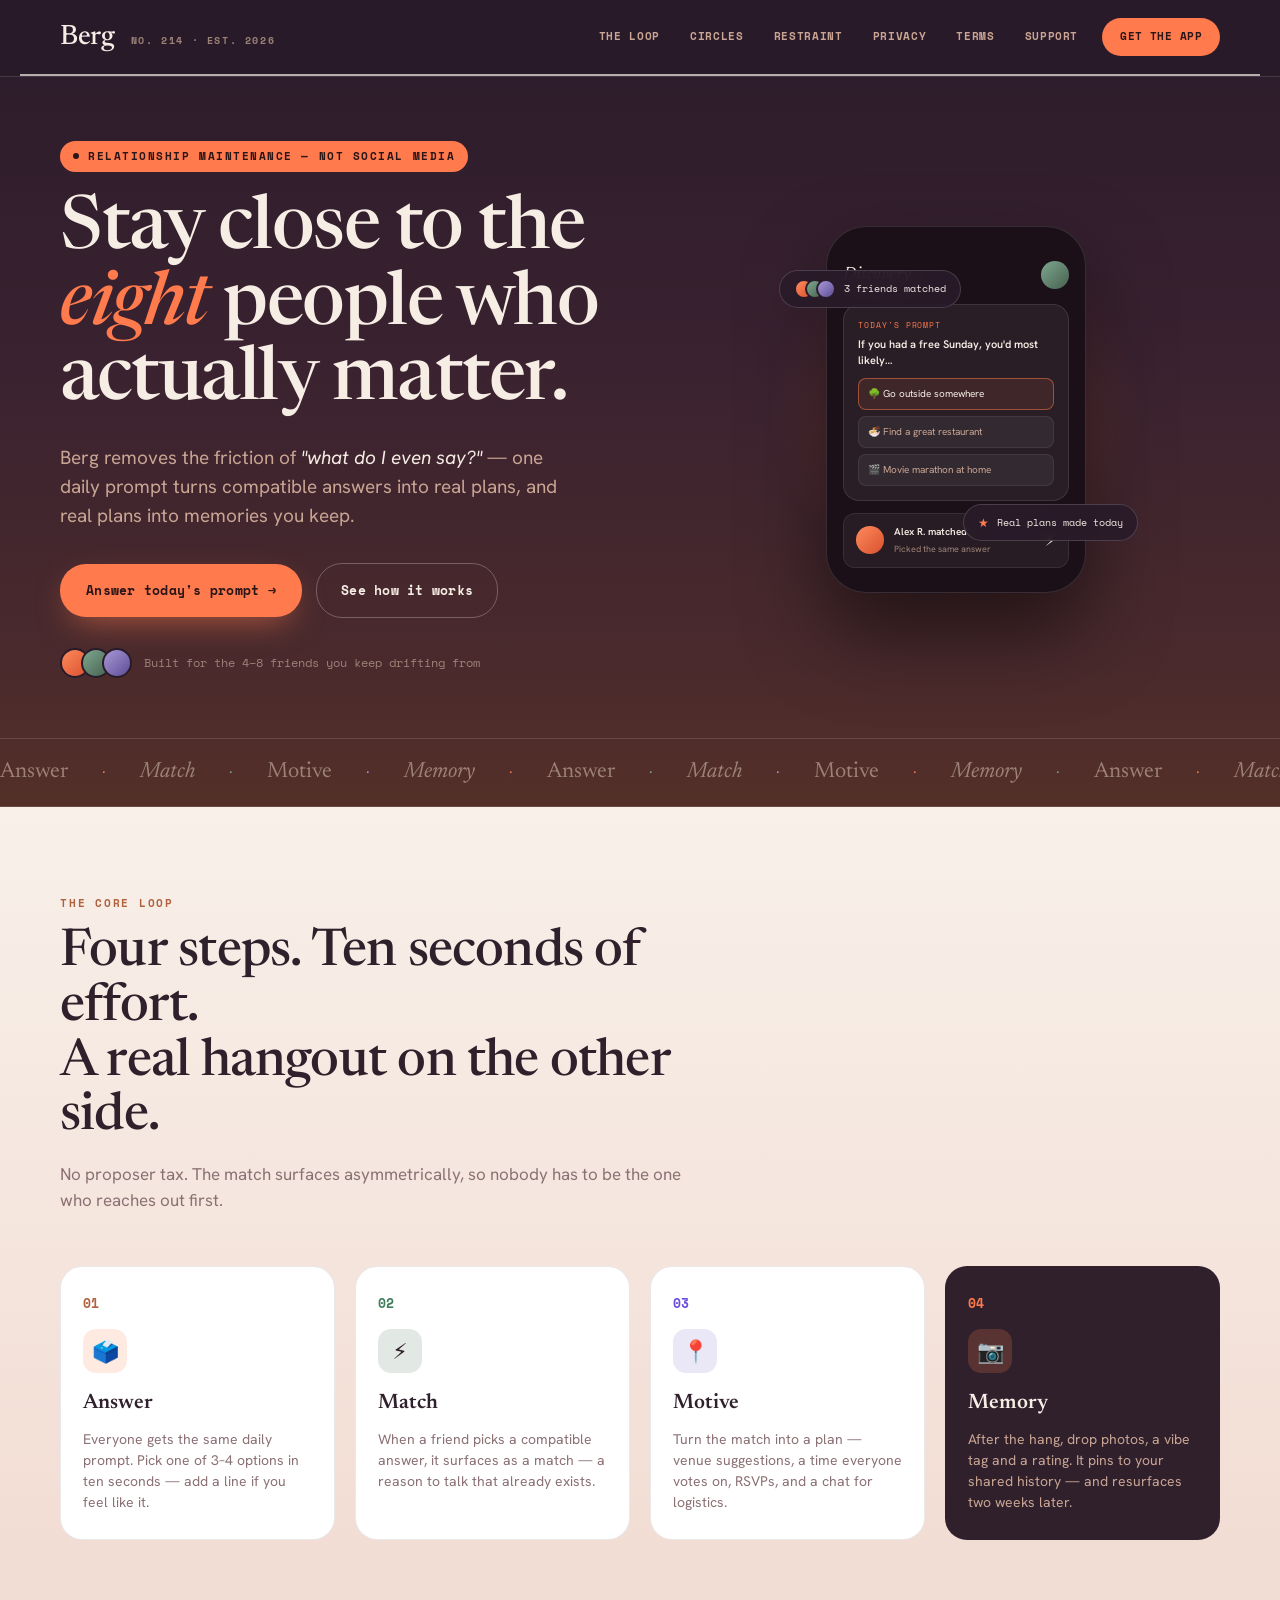
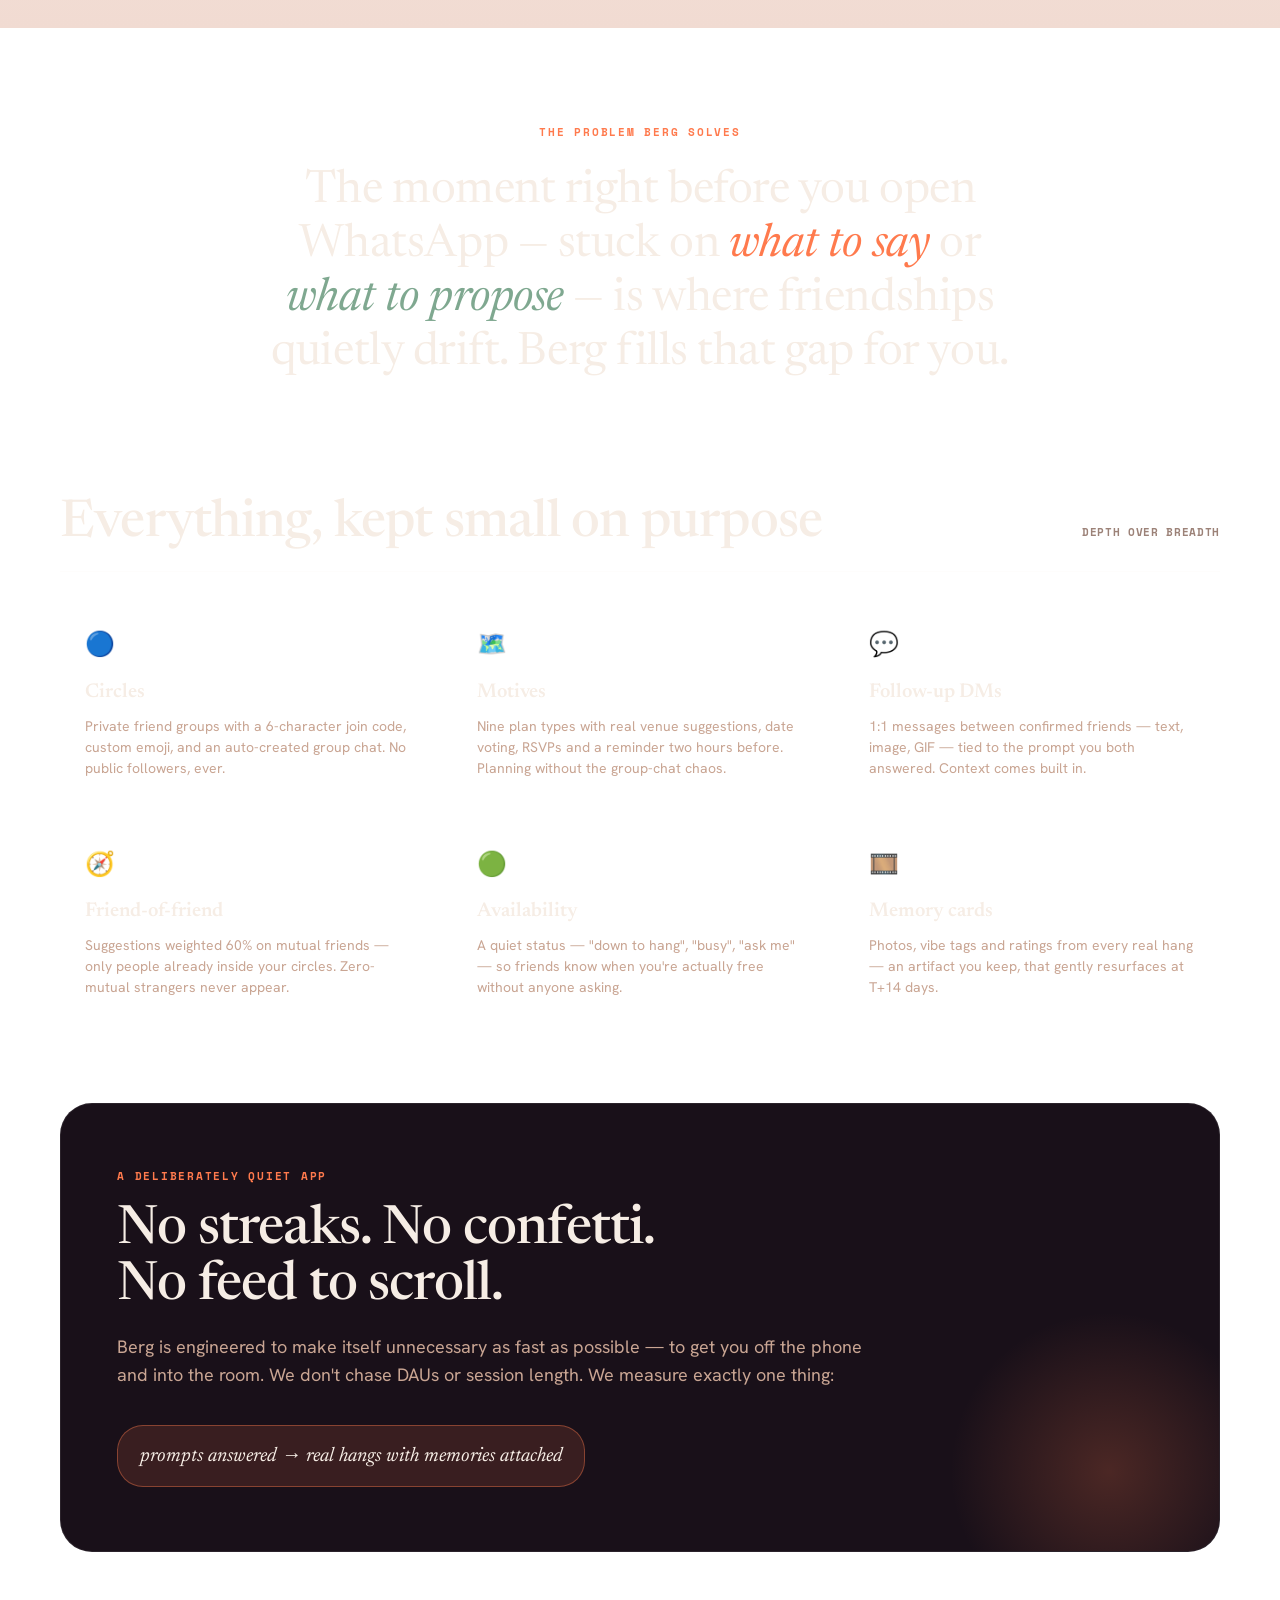
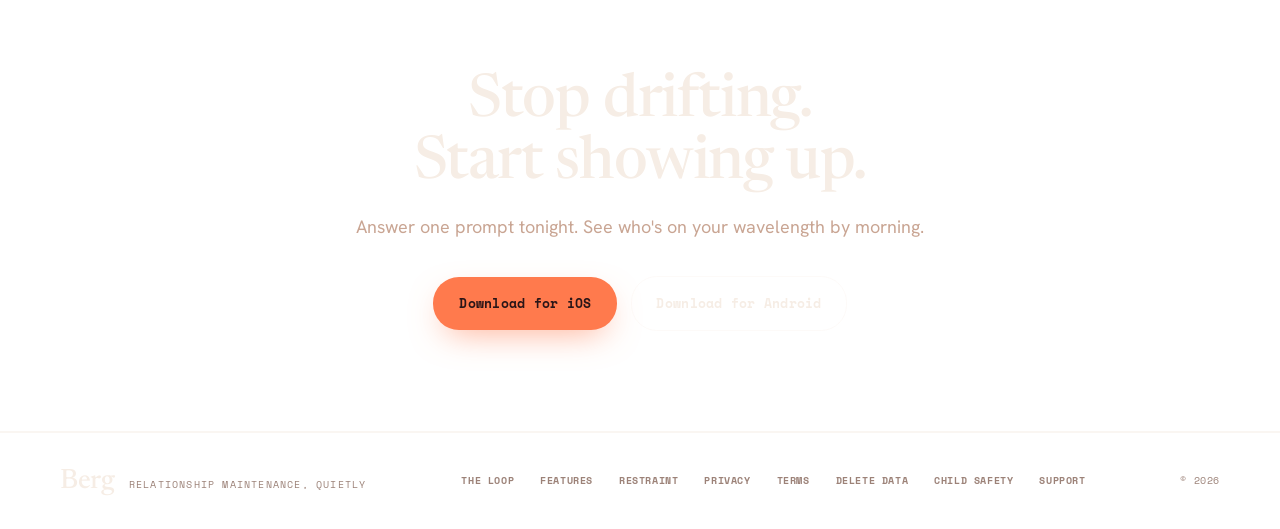
==== commit eed61f84: "fix: update support links to point to support.html instead of email" ====
--- a/index.html
+++ b/index.html
@@ -29,6 +29,7 @@
         <a href="#restraint">Restraint</a>
         <a href="privacy.html">Privacy</a>
         <a href="terms.html">Terms</a>
+        <a href="support.html">Support</a>
       </div>
       <a href="#get" class="nav-cta">Get the app</a>
       <button class="nav-hamburger" aria-label="Open menu" aria-expanded="false">
@@ -41,6 +42,7 @@
       <a href="#restraint">Restraint</a>
       <a href="privacy.html">Privacy</a>
       <a href="terms.html">Terms</a>
+      <a href="support.html">Support</a>
       <a href="#get" class="nav-mobile-cta">Get the app</a>
     </div>
   </nav>
@@ -275,7 +277,7 @@
         <a href="terms.html">Terms</a>
         <a href="delete-data.html">Delete data</a>
         <a href="csae-standards.html">Child safety</a>
-        <a href="mailto:support@joinberg.app">Support</a>
+        <a href="support.html">Support</a>
       </div>
       <span class="footer-copy">© 2026</span>
     </div>
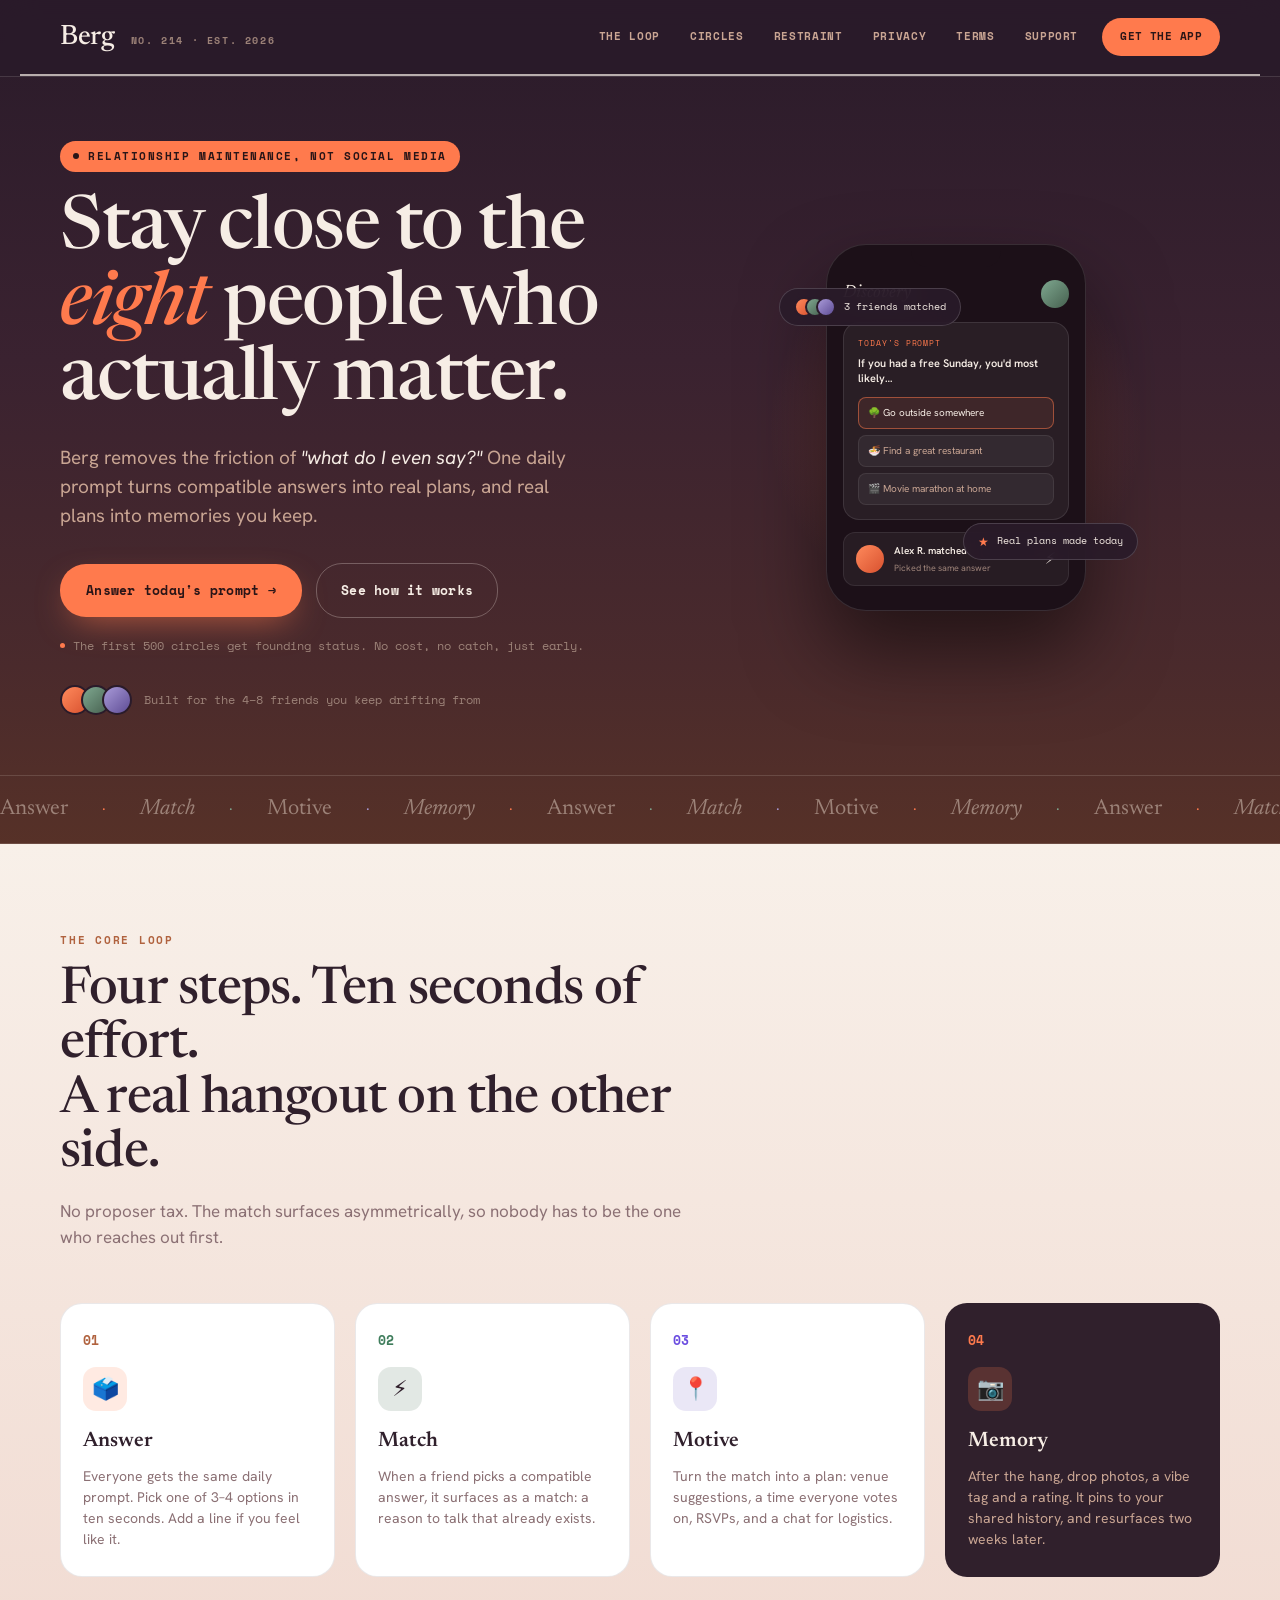
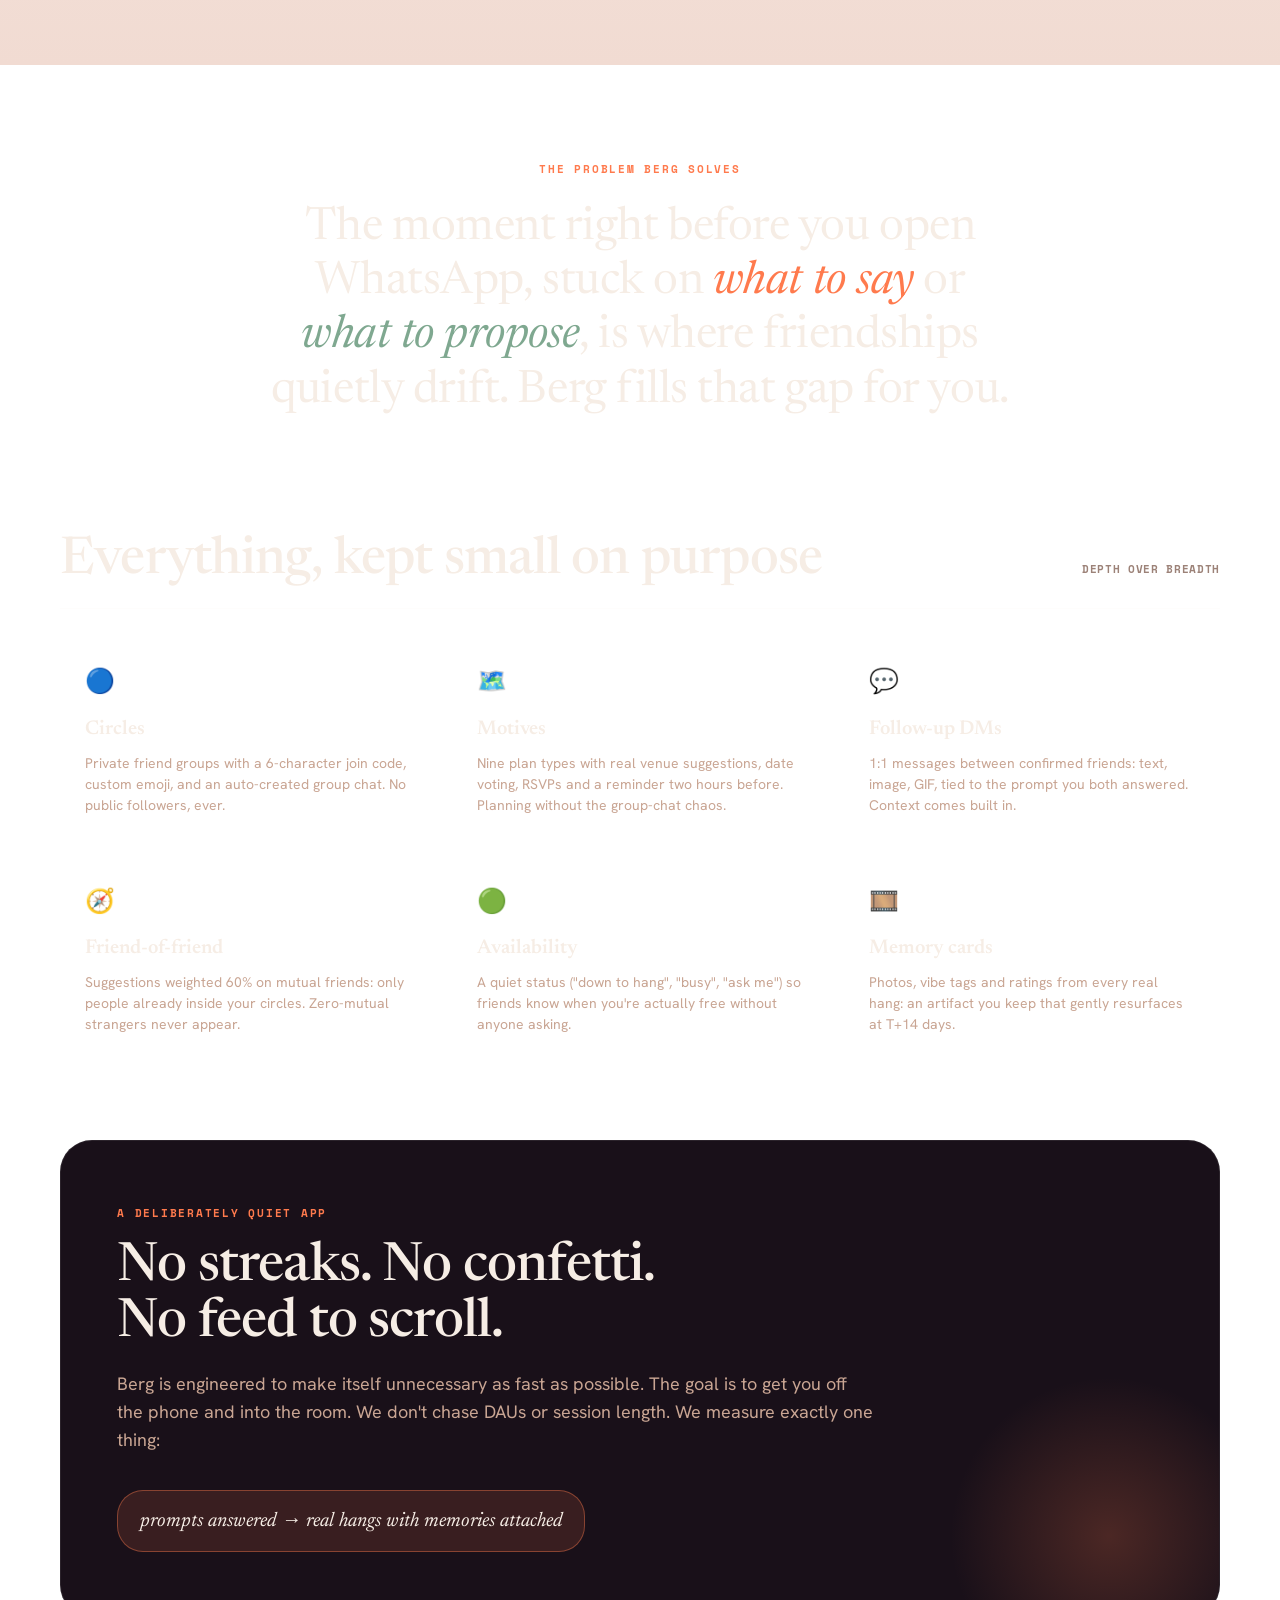
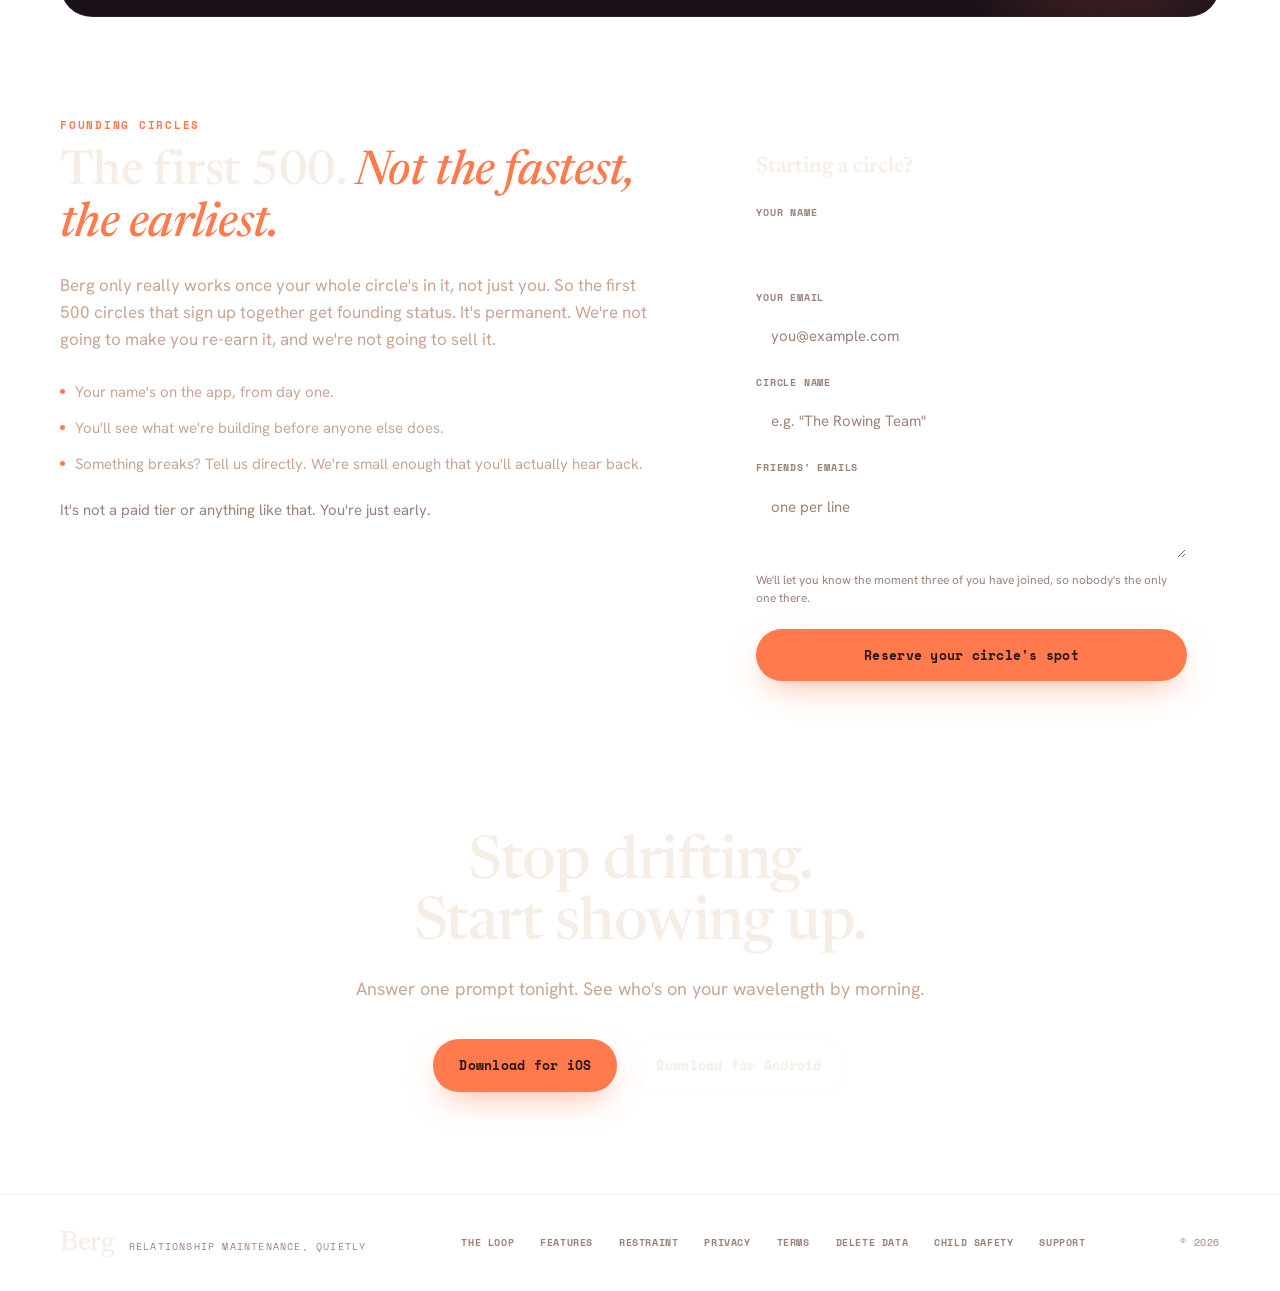
==== commit 07072fd1: "feat: enhance index.html with founding circles section, update descriptions, and improve accessibili" ====
--- a/index.html
+++ b/index.html
@@ -4,8 +4,9 @@
   <meta charset="UTF-8" />
   <meta name="viewport" content="width=device-width, initial-scale=1.0" />
   <title>Berg — Stay close to the people who actually matter.</title>
-  <meta name="description" content="Berg removes the friction of 'what do I even say?' — one daily prompt turns compatible answers into real plans, and real plans into memories you keep." />
+  <meta name="description" content="One daily prompt tells you which friend is actually on the same page. Stop staring at the group chat wondering who'll say something first." />
   <link rel="canonical" href="https://joinberg.app/" />
+  <link rel="icon" href="icon.ico" />
   <meta property="og:title" content="Berg — Stay close to the people who actually matter." />
   <meta property="og:description" content="One daily prompt. A real match. A plan on the other side." />
   <meta property="og:type" content="website" />
@@ -56,18 +57,22 @@
         <div class="hero-content">
           <div class="hero-eyebrow reveal">
             <span class="hero-eyebrow-dot" aria-hidden="true"></span>
-            Relationship maintenance — not social media
+            Relationship maintenance, not social media
           </div>
           <h1 class="hero-headline reveal stagger-1" id="hero-heading">
             Stay close to the <em>eight</em> people who actually matter.
           </h1>
           <p class="hero-sub reveal stagger-2">
-            Berg removes the friction of <em class="hero-sub-em">"what do I even say?"</em> — one daily prompt turns compatible answers into real plans, and real plans into memories you keep.
+            Berg removes the friction of <em class="hero-sub-em">"what do I even say?"</em> One daily prompt turns compatible answers into real plans, and real plans into memories you keep.
           </p>
           <div class="hero-actions reveal stagger-3" id="get">
-            <a href="#" class="btn-primary" aria-label="Download on the App Store">Answer today's prompt →</a>
+            <a href="berg://" class="btn-primary" aria-label="Open the Berg app">Answer today's prompt →</a>
             <a href="#loop" class="btn-ghost">See how it works</a>
           </div>
+          <p class="hero-founding-note reveal stagger-4">
+            <span class="fn-dot" aria-hidden="true"></span>
+            The first 500 circles get founding status. No cost, no catch, just early.
+          </p>
           <div class="hero-social-proof reveal stagger-4">
             <div class="avatar-stack" aria-hidden="true">
               <span class="av av-orange"></span>
@@ -154,25 +159,25 @@
             <div class="loop-num" style="color:#B0623E;">01</div>
             <div class="loop-icon" style="background:rgba(255,122,77,.16);">🗳️</div>
             <div class="loop-title">Answer</div>
-            <p class="loop-desc">Everyone gets the same daily prompt. Pick one of 3–4 options in ten seconds — add a line if you feel like it.</p>
+            <p class="loop-desc">Everyone gets the same daily prompt. Pick one of 3–4 options in ten seconds. Add a line if you feel like it.</p>
           </div>
           <div class="loop-card">
             <div class="loop-num" style="color:#3F7D5C;">02</div>
             <div class="loop-icon" style="background:rgba(110,140,123,.2);">⚡</div>
             <div class="loop-title">Match</div>
-            <p class="loop-desc">When a friend picks a compatible answer, it surfaces as a match — a reason to talk that already exists.</p>
+            <p class="loop-desc">When a friend picks a compatible answer, it surfaces as a match: a reason to talk that already exists.</p>
           </div>
           <div class="loop-card">
             <div class="loop-num" style="color:#6A4CE0;">03</div>
             <div class="loop-icon" style="background:rgba(169,154,216,.24);">📍</div>
             <div class="loop-title">Motive</div>
-            <p class="loop-desc">Turn the match into a plan — venue suggestions, a time everyone votes on, RSVPs, and a chat for logistics.</p>
+            <p class="loop-desc">Turn the match into a plan: venue suggestions, a time everyone votes on, RSVPs, and a chat for logistics.</p>
           </div>
           <div class="loop-card loop-card--dark">
             <div class="loop-num" style="color:#FF7A4D;">04</div>
             <div class="loop-icon" style="background:rgba(255,122,77,.2);">📷</div>
             <div class="loop-title" style="color:#F6EDE5;">Memory</div>
-            <p class="loop-desc" style="color:#C9A593;">After the hang, drop photos, a vibe tag and a rating. It pins to your shared history — and resurfaces two weeks later.</p>
+            <p class="loop-desc" style="color:#C9A593;">After the hang, drop photos, a vibe tag and a rating. It pins to your shared history, and resurfaces two weeks later.</p>
           </div>
         </div>
       </div>
@@ -183,7 +188,7 @@
       <div class="container container-sm">
         <div class="overline overline-orange reveal">The problem Berg solves</div>
         <blockquote class="pull-quote reveal stagger-1">
-          The moment right before you open WhatsApp — stuck on <em>what to say</em> or <em class="em-green">what to propose</em> — is where friendships quietly drift. Berg fills that gap for you.
+          The moment right before you open WhatsApp, stuck on <em>what to say</em> or <em class="em-green">what to propose</em>, is where friendships quietly drift. Berg fills that gap for you.
         </blockquote>
       </div>
     </section>
@@ -210,22 +215,22 @@
           <div class="feat-card reveal stagger-2">
             <div class="feat-icon">💬</div>
             <div class="feat-title">Follow-up DMs</div>
-            <p class="feat-desc">1:1 messages between confirmed friends — text, image, GIF — tied to the prompt you both answered. Context comes built in.</p>
+            <p class="feat-desc">1:1 messages between confirmed friends: text, image, GIF, tied to the prompt you both answered. Context comes built in.</p>
           </div>
           <div class="feat-card reveal">
             <div class="feat-icon">🧭</div>
             <div class="feat-title">Friend-of-friend</div>
-            <p class="feat-desc">Suggestions weighted 60% on mutual friends — only people already inside your circles. Zero-mutual strangers never appear.</p>
+            <p class="feat-desc">Suggestions weighted 60% on mutual friends: only people already inside your circles. Zero-mutual strangers never appear.</p>
           </div>
           <div class="feat-card reveal stagger-1">
             <div class="feat-icon">🟢</div>
             <div class="feat-title">Availability</div>
-            <p class="feat-desc">A quiet status — "down to hang", "busy", "ask me" — so friends know when you're actually free without anyone asking.</p>
+            <p class="feat-desc">A quiet status ("down to hang", "busy", "ask me") so friends know when you're actually free without anyone asking.</p>
           </div>
           <div class="feat-card reveal stagger-2">
             <div class="feat-icon">🎞️</div>
             <div class="feat-title">Memory cards</div>
-            <p class="feat-desc">Photos, vibe tags and ratings from every real hang — an artifact you keep, that gently resurfaces at T+14 days.</p>
+            <p class="feat-desc">Photos, vibe tags and ratings from every real hang: an artifact you keep that gently resurfaces at T+14 days.</p>
           </div>
         </div>
       </div>
@@ -239,11 +244,66 @@
           <div class="restraint-body">
             <div class="overline overline-orange">A deliberately quiet app</div>
             <h2 class="restraint-heading" id="restraint-heading">No streaks. No confetti.<br />No feed to scroll.</h2>
-            <p class="restraint-sub">Berg is engineered to make itself unnecessary as fast as possible — to get you off the phone and into the room. We don't chase DAUs or session length. We measure exactly one thing:</p>
+            <p class="restraint-sub">Berg is engineered to make itself unnecessary as fast as possible. The goal is to get you off the phone and into the room. We don't chase DAUs or session length. We measure exactly one thing:</p>
             <div class="restraint-metric">
               <span>prompts answered → real hangs with memories attached</span>
             </div>
           </div>
+        </div>
+      </div>
+    </section>
+
+    <!-- ── Founding circles ──────────────────────────────────────────────── -->
+    <section id="founding" class="section-founding" aria-labelledby="founding-heading">
+      <div class="container">
+        <div class="founding-inner">
+
+          <div class="founding-pitch">
+            <div class="overline overline-orange reveal">Founding circles</div>
+            <h2 class="founding-heading reveal stagger-1" id="founding-heading">The first 500. <em>Not the fastest, the earliest.</em></h2>
+            <p class="founding-body reveal stagger-2">Berg only really works once your whole circle's in it, not just you. So the first 500 circles that sign up together get founding status. It's permanent. We're not going to make you re-earn it, and we're not going to sell it.</p>
+
+            <div class="founding-perks reveal stagger-3">
+              <div class="founding-perk">Your name's on the app, from day one.</div>
+              <div class="founding-perk">You'll see what we're building before anyone else does.</div>
+              <div class="founding-perk">Something breaks? Tell us directly. We're small enough that you'll actually hear back.</div>
+            </div>
+
+            <p class="founding-cost reveal stagger-3">It's not a paid tier or anything like that. You're just early.</p>
+
+            <p class="founding-count reveal stagger-4" id="founding-count" aria-live="polite"></p>
+          </div>
+
+          <div class="founding-form-card reveal stagger-2">
+            <div class="founding-form-title">Starting a circle?</div>
+            <form id="founding-form" novalidate>
+              <div class="field">
+                <label for="fc-name">Your name</label>
+                <input id="fc-name" name="starterName" type="text" autocomplete="name" required maxlength="100" />
+              </div>
+              <div class="field">
+                <label for="fc-email">Your email</label>
+                <input id="fc-email" name="starterEmail" type="email" autocomplete="email" required maxlength="200" placeholder="you@example.com" />
+              </div>
+              <div class="field">
+                <label for="fc-circle">Circle name</label>
+                <input id="fc-circle" name="circleName" type="text" required maxlength="100" placeholder="e.g. &quot;The Rowing Team&quot;" />
+              </div>
+              <div class="field">
+                <label for="fc-friends">Friends' emails</label>
+                <textarea id="fc-friends" name="friendEmails" required placeholder="one per line"></textarea>
+                <p class="field-hint">We'll let you know the moment three of you have joined, so nobody's the only one there.</p>
+              </div>
+              <!-- Honeypot — real visitors never see this field; a bot filling every input blind does. -->
+              <div class="hp-field" aria-hidden="true">
+                <label for="fc-company">Company</label>
+                <input id="fc-company" name="company" type="text" tabindex="-1" autocomplete="off" />
+              </div>
+              <button type="submit" class="btn-primary founding-submit" id="founding-submit">Reserve your circle's spot</button>
+            </form>
+            <div id="founding-msg" role="status"></div>
+          </div>
+
         </div>
       </div>
     </section>
@@ -254,8 +314,8 @@
         <h2 class="cta-heading reveal" id="cta-heading">Stop drifting.<br />Start showing up.</h2>
         <p class="cta-sub reveal stagger-1">Answer one prompt tonight. See who's on your wavelength by morning.</p>
         <div class="cta-actions reveal stagger-2">
-          <a href="#" class="btn-primary" aria-label="Download on the App Store">Download for iOS</a>
-          <a href="#" class="btn-ghost" aria-label="Get it on Google Play">Download for Android</a>
+          <a href="https://apps.apple.com/us/app/berg/id6768094340" class="btn-primary" aria-label="Download on the App Store">Download for iOS</a>
+          <a href="https://play.google.com/store/apps/details?id=app.berg.social" class="btn-ghost" aria-label="Get it on Google Play">Download for Android</a>
         </div>
       </div>
     </section>
@@ -313,6 +373,93 @@
       hamburger.classList.remove('open');
       mobileNav.classList.remove('open');
     }));
+
+    // Founding circles — live count + capture form
+    (function () {
+      const API_BASE = 'https://api.joinberg.app';
+      const countEl = document.getElementById('founding-count');
+      const form = document.getElementById('founding-form');
+      const msgEl = document.getElementById('founding-msg');
+      const submitBtn = document.getElementById('founding-submit');
+
+      function renderCount(n) {
+        if (typeof n !== 'number') return;
+        countEl.innerHTML = '<strong>' + n.toLocaleString() + '</strong> circle' + (n === 1 ? '' : 's') + ' ' + (n === 1 ? 'has' : 'have') + ' claimed founding status.';
+      }
+
+      // Silent on failure — an empty line here reads better than a broken one.
+      fetch(API_BASE + '/api/founding-circles/count')
+        .then(r => r.ok ? r.json() : null)
+        .then(data => { if (data) renderCount(data.count); })
+        .catch(() => {});
+
+      function showMsg(text, kind) {
+        msgEl.textContent = text;
+        msgEl.className = 'form-msg ' + (kind === 'error' ? 'form-msg--error' : 'form-msg--success');
+      }
+
+      form.addEventListener('submit', function (e) {
+        e.preventDefault();
+        msgEl.textContent = '';
+        msgEl.className = 'form-msg';
+
+        const starterName = form.starterName.value.trim();
+        const starterEmail = form.starterEmail.value.trim();
+        const circleName = form.circleName.value.trim();
+        const friendEmails = form.friendEmails.value
+          .split(/[\n,]/)
+          .map(s => s.trim())
+          .filter(Boolean);
+        const emailRe = /^[^\s@]+@[^\s@]+\.[^\s@]+$/;
+
+        if (!starterName) return showMsg('Enter your name.', 'error');
+        if (!emailRe.test(starterEmail)) return showMsg('Enter a valid email for yourself.', 'error');
+        if (!circleName) return showMsg("Enter your circle's name.", 'error');
+        if (friendEmails.length === 0) return showMsg("Add at least one friend's email.", 'error');
+        if (friendEmails.length > 20) return showMsg('20 friends max per circle.', 'error');
+        const badEmail = friendEmails.find(e => !emailRe.test(e));
+        if (badEmail) return showMsg('"' + badEmail + '" doesn\'t look like a valid email.', 'error');
+
+        submitBtn.disabled = true;
+        submitBtn.textContent = 'Reserving…';
+
+        fetch(API_BASE + '/api/founding-circles', {
+          method: 'POST',
+          headers: { 'Content-Type': 'application/json' },
+          body: JSON.stringify({
+            starterName,
+            starterEmail,
+            circleName,
+            friendEmails,
+            company: form.company.value, // honeypot — always empty for real visitors
+          }),
+        })
+          .then(async (r) => {
+            if (!r.ok) {
+              const body = await r.json().catch(() => ({}));
+              throw new Error(body.error || 'Something went wrong. Try again.');
+            }
+            return r.json();
+          })
+          .then((data) => {
+            form.reset();
+            form.hidden = true;
+            const label = data.isFounding
+              ? "You're founding circle <strong>#" + data.position + "</strong>. We'll be in touch."
+              : "You're circle <strong>#" + data.position + "</strong>, just past the first 500, but you're in. We'll be in touch.";
+            msgEl.innerHTML = label;
+            msgEl.className = 'form-msg form-msg--success';
+            renderCount(data.position); // fine to trust our own just-assigned position immediately
+          })
+          .catch((err) => {
+            showMsg(err.message || 'Something went wrong. Try again.', 'error');
+          })
+          .finally(() => {
+            submitBtn.disabled = false;
+            submitBtn.textContent = "Reserve your circle's spot";
+          });
+      });
+    })();
   </script>
 
 </body>
--- a/styles.css
+++ b/styles.css
@@ -708,6 +708,164 @@
   display: inline-block;
 }
 
+/* ── Hero founding note ──────────────────────────────────────────────────── */
+.hero-founding-note {
+  display: flex;
+  align-items: center;
+  gap: 8px;
+  margin-top: 18px;
+  font-family: var(--ff-mono);
+  font-size: 12px;
+  color: var(--text-muted);
+}
+.hero-founding-note .fn-dot {
+  width: 5px;
+  height: 5px;
+  border-radius: 50%;
+  background: var(--accent);
+  flex-shrink: 0;
+}
+
+/* ── Founding circles ────────────────────────────────────────────────────── */
+.section-founding { padding: 20px 0 80px; }
+.founding-inner {
+  display: grid;
+  grid-template-columns: 1.1fr 0.9fr;
+  gap: 56px;
+  align-items: start;
+}
+.founding-heading {
+  font-family: var(--ff-serif);
+  font-weight: 500;
+  font-size: clamp(32px, 4.2vw, 48px);
+  line-height: 1.08;
+  letter-spacing: -.015em;
+  color: var(--text);
+  margin-top: 14px;
+}
+.founding-heading em { font-style: italic; color: var(--accent); }
+.founding-body {
+  font-family: var(--ff-body);
+  font-size: 17px;
+  line-height: 1.6;
+  color: var(--text-sec);
+  margin-top: 20px;
+}
+.founding-perks {
+  display: flex;
+  flex-direction: column;
+  gap: 12px;
+  margin-top: 26px;
+}
+.founding-perk {
+  display: flex;
+  align-items: baseline;
+  gap: 10px;
+  font-family: var(--ff-body);
+  font-size: 15px;
+  color: var(--text-sec);
+}
+.founding-perk::before {
+  content: '';
+  width: 5px;
+  height: 5px;
+  border-radius: 50%;
+  background: var(--accent);
+  flex-shrink: 0;
+  transform: translateY(-3px);
+}
+.founding-perk strong { color: var(--text); font-weight: 600; }
+.founding-cost {
+  font-family: var(--ff-body);
+  font-size: 15px;
+  color: var(--text-muted);
+  margin-top: 22px;
+}
+.founding-count {
+  font-family: var(--ff-mono);
+  font-size: 13px;
+  color: var(--text-muted);
+  margin-top: 28px;
+  min-height: 1.4em;
+}
+.founding-count strong { color: var(--text); font-weight: 700; }
+
+/* Capture form card */
+.founding-form-card {
+  background: rgba(255,255,255,.05);
+  border: 1px solid rgba(255,255,255,.12);
+  border-radius: 24px;
+  padding: 32px;
+}
+.founding-form-title {
+  font-family: var(--ff-serif);
+  font-weight: 600;
+  font-size: 22px;
+  color: var(--text);
+  margin-bottom: 20px;
+}
+.field { margin-bottom: 16px; }
+.field label {
+  display: block;
+  font-family: var(--ff-mono);
+  font-size: 10px;
+  font-weight: 700;
+  letter-spacing: .08em;
+  text-transform: uppercase;
+  color: var(--text-muted);
+  margin-bottom: 7px;
+}
+.field input,
+.field textarea {
+  width: 100%;
+  font-family: var(--ff-body);
+  font-size: 15px;
+  color: var(--text);
+  background: rgba(255,255,255,.05);
+  border: 1px solid rgba(255,255,255,.16);
+  border-radius: 12px;
+  padding: 12px 14px;
+  transition: border-color 160ms, background 160ms;
+}
+.field input::placeholder,
+.field textarea::placeholder { color: var(--text-muted); }
+.field input:focus,
+.field textarea:focus {
+  outline: none;
+  border-color: rgba(255,122,77,.55);
+  background: rgba(255,255,255,.08);
+}
+.field textarea { resize: vertical; min-height: 76px; line-height: 1.5; }
+.field-hint {
+  font-family: var(--ff-body);
+  font-size: 12px;
+  line-height: 1.5;
+  color: var(--text-muted);
+  margin-top: 4px;
+}
+.hp-field {
+  position: absolute;
+  left: -9999px;
+  width: 1px;
+  height: 1px;
+  overflow: hidden;
+}
+.founding-submit { width: 100%; text-align: center; border: none; cursor: pointer; margin-top: 6px; }
+.founding-submit:disabled { opacity: .55; cursor: not-allowed; transform: none !important; }
+.form-msg {
+  font-family: var(--ff-body);
+  font-size: 14px;
+  line-height: 1.5;
+  margin-top: 14px;
+}
+.form-msg--error { color: #E8917A; }
+.form-msg--success {
+  font-family: var(--ff-serif);
+  font-size: 17px;
+  color: var(--text);
+}
+.form-msg--success strong { color: var(--accent); }
+
 /* ── Final CTA ───────────────────────────────────────────────────────────── */
 .section-cta { padding: 40px 0 100px; }
 .cta-heading {
@@ -795,6 +953,7 @@
     gap: 40px;
   }
   .hero-visual { order: -1; }
+  .founding-inner { grid-template-columns: 1fr; gap: 40px; }
   .hero-glow { width: 260px; height: 260px; margin: -130px 0 0 -130px; }
   .phone-frame { width: 220px; }
   .float-badge { display: none; }
@@ -819,6 +978,7 @@
   .footer-links { gap: 16px; }
   .pull-quote { font-size: 24px; }
   .restraint-card { padding: 32px 24px; }
+  .founding-form-card { padding: 24px 20px; }
 }
 
 /* ── Legal pages ─────────────────────────────────────────────────────────── */
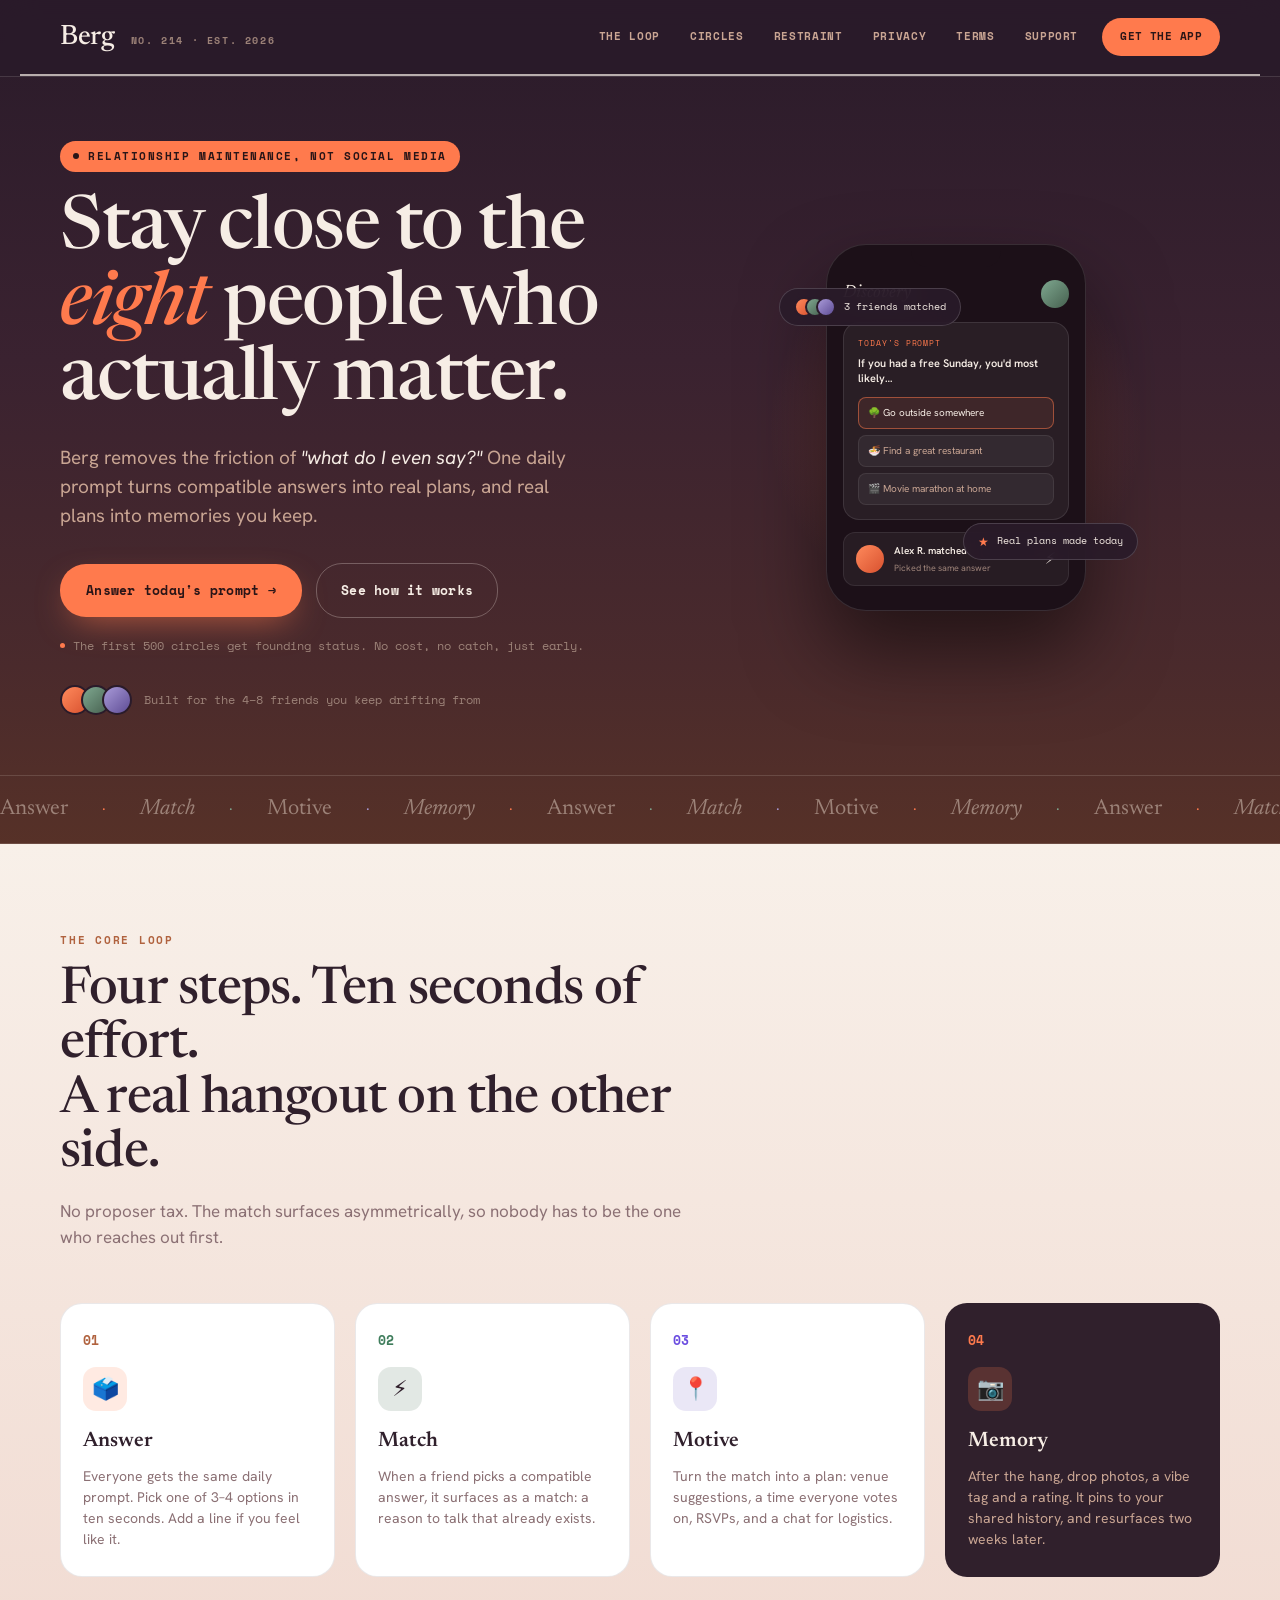
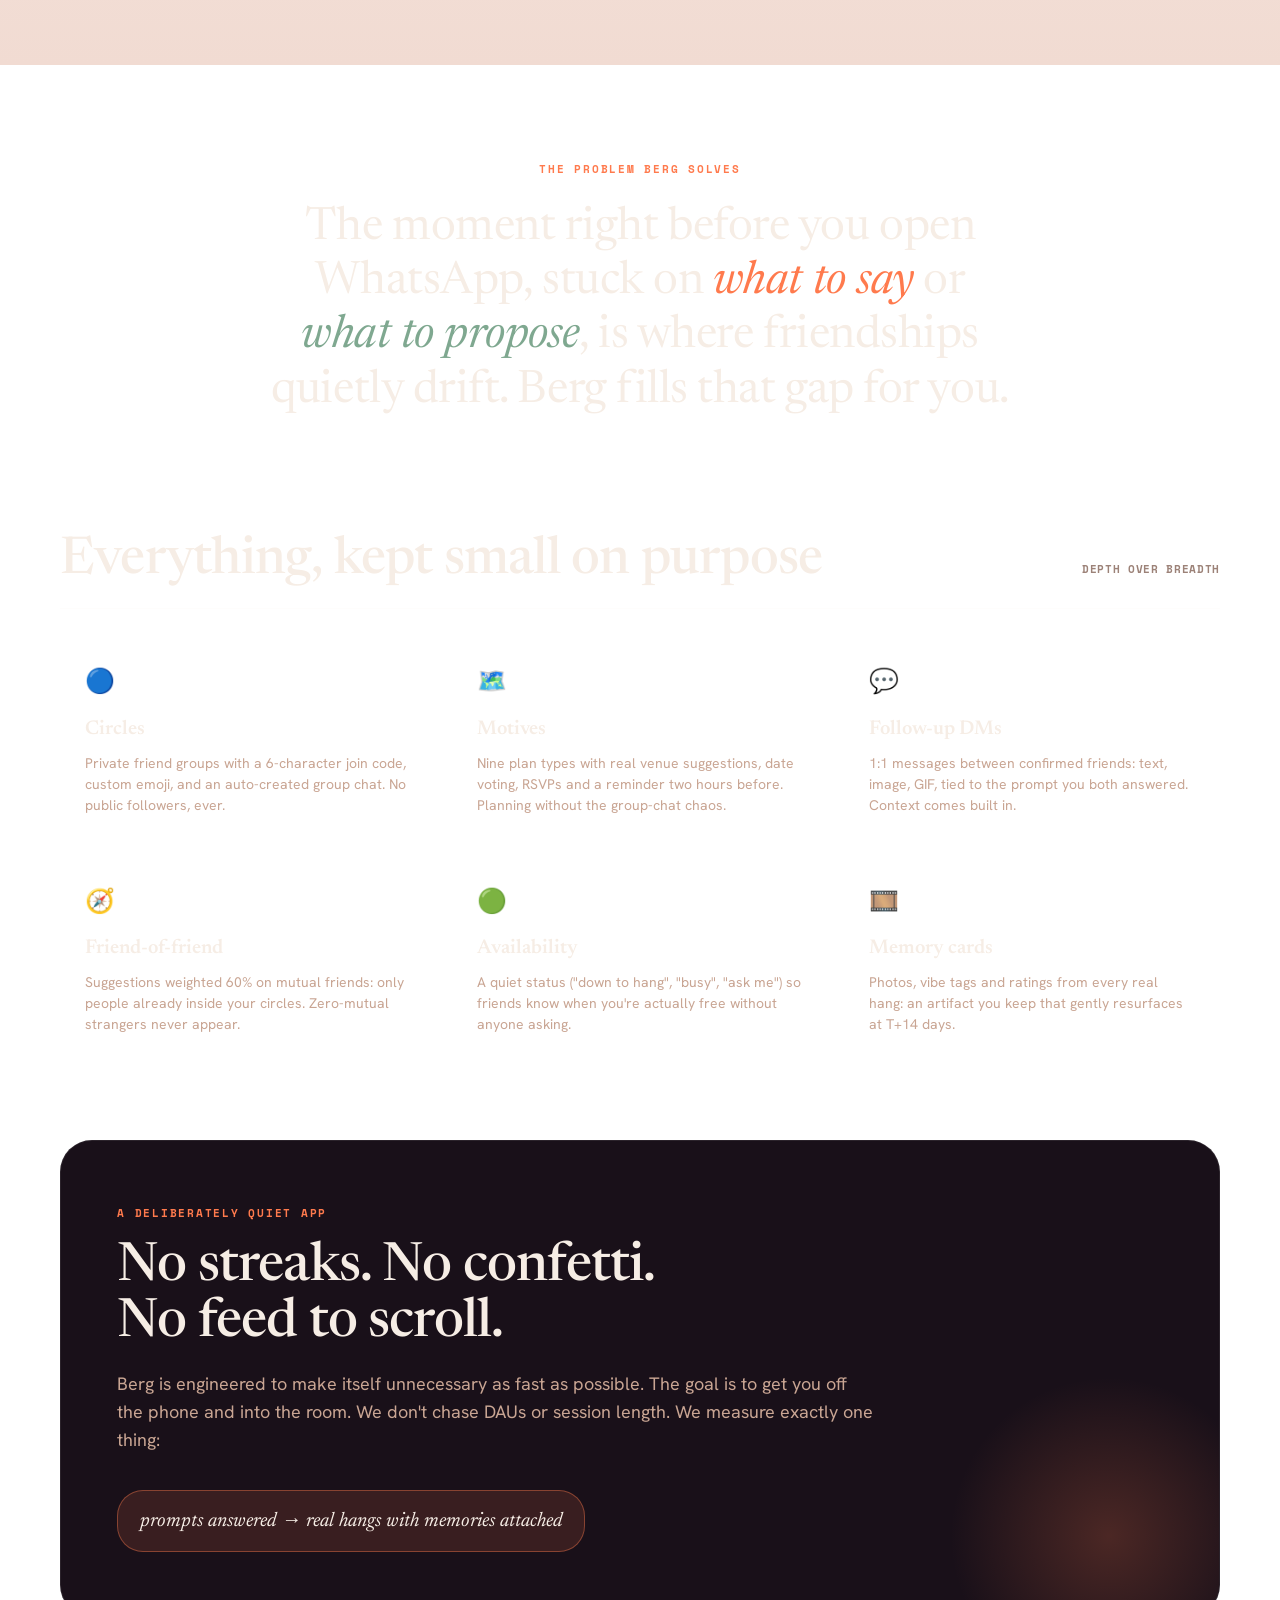
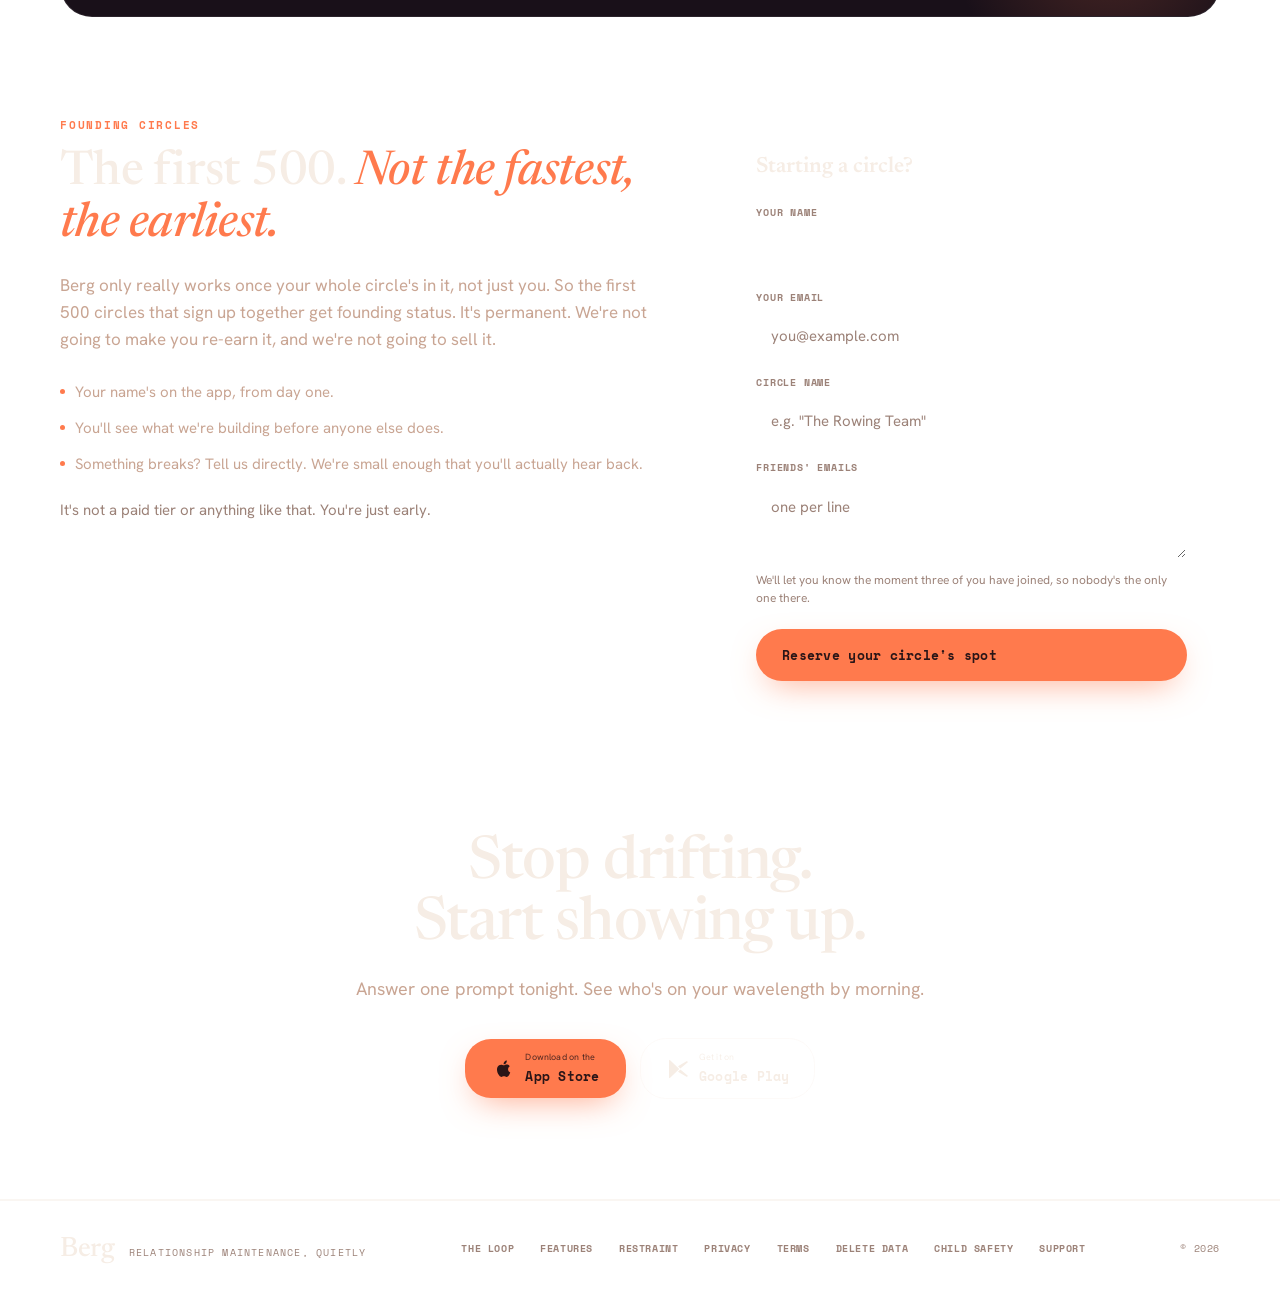
==== commit 364ecdbe: "feat: update button styles for improved layout and add store badges with icons" ====
--- a/index.html
+++ b/index.html
@@ -65,8 +65,8 @@
           <p class="hero-sub reveal stagger-2">
             Berg removes the friction of <em class="hero-sub-em">"what do I even say?"</em> One daily prompt turns compatible answers into real plans, and real plans into memories you keep.
           </p>
-          <div class="hero-actions reveal stagger-3" id="get">
-            <a href="berg://" class="btn-primary" aria-label="Open the Berg app">Answer today's prompt →</a>
+          <div class="hero-actions reveal stagger-3">
+            <a href="#get" class="btn-primary">Answer today's prompt →</a>
             <a href="#loop" class="btn-ghost">See how it works</a>
           </div>
           <p class="hero-founding-note reveal stagger-4">
@@ -309,13 +309,25 @@
     </section>
 
     <!-- ── Final CTA ──────────────────────────────────────────────────────── -->
-    <section class="section-cta" aria-labelledby="cta-heading">
+    <section class="section-cta" id="get" aria-labelledby="cta-heading">
       <div class="container container-sm" style="text-align:center;">
         <h2 class="cta-heading reveal" id="cta-heading">Stop drifting.<br />Start showing up.</h2>
         <p class="cta-sub reveal stagger-1">Answer one prompt tonight. See who's on your wavelength by morning.</p>
         <div class="cta-actions reveal stagger-2">
-          <a href="https://apps.apple.com/us/app/berg/id6768094340" class="btn-primary" aria-label="Download on the App Store">Download for iOS</a>
-          <a href="https://play.google.com/store/apps/details?id=app.berg.social" class="btn-ghost" aria-label="Get it on Google Play">Download for Android</a>
+          <a href="https://apps.apple.com/us/app/berg/id6768094340" class="btn-primary btn-store" aria-label="Download on the App Store">
+            <svg class="btn-store-icon" viewBox="0 0 24 24" fill="currentColor" aria-hidden="true"><path d="M17.05 12.34c-.02-2.06 1.68-3.05 1.76-3.1-.96-1.4-2.45-1.6-2.98-1.62-1.27-.13-2.48.75-3.12.75-.65 0-1.63-.73-2.68-.71-1.38.02-2.65.8-3.36 2.03-1.43 2.48-.37 6.16 1.03 8.18.68.98 1.5 2.09 2.57 2.05 1.03-.04 1.42-.67 2.67-.67 1.24 0 1.6.67 2.68.65 1.11-.02 1.81-1 2.48-1.99.78-1.14 1.11-2.25 1.12-2.3-.02-.01-2.15-.83-2.17-3.27ZM14.98 6.15c.56-.68.94-1.62.83-2.57-.81.04-1.8.55-2.38 1.22-.52.6-.97 1.57-.85 2.49.9.07 1.83-.46 2.4-1.14Z"/></svg>
+            <span>
+              <span class="btn-store-eyebrow">Download on the</span>
+              App Store
+            </span>
+          </a>
+          <a href="https://play.google.com/store/apps/details?id=app.berg.social" class="btn-ghost btn-store" aria-label="Get it on Google Play">
+            <svg class="btn-store-icon" viewBox="0 0 24 24" fill="currentColor" aria-hidden="true"><path d="M4.6 2.66c-.4.24-.6.65-.6 1.15v16.38c0 .5.2.91.6 1.15l9.7-9.34-9.7-9.34Zm10.75 9.9-2.36 2.28 8.05 4.65c.5.28 1 .24 1.4-.06.2-.15.35-.34.4-.56l-7.5-6.3Zm0-1.12 7.5-6.3c-.06-.22-.2-.4-.4-.56-.4-.3-.9-.34-1.4-.06l-8.05 4.65 2.36 2.28Z"/></svg>
+            <span>
+              <span class="btn-store-eyebrow">Get it on</span>
+              Google Play
+            </span>
+          </a>
         </div>
       </div>
     </section>
--- a/styles.css
+++ b/styles.css
@@ -114,7 +114,9 @@
   background: var(--accent);
   padding: 16px 26px;
   border-radius: 26px;
-  display: inline-block;
+  display: inline-flex;
+  align-items: center;
+  gap: 10px;
   box-shadow: 0 12px 34px -12px rgba(255,122,77,.7);
   transition: transform 160ms var(--ease), box-shadow 160ms var(--ease);
 }
@@ -130,11 +132,26 @@
   border: 1px solid rgba(246,237,229,.28);
   padding: 16px 24px;
   border-radius: 26px;
-  display: inline-block;
+  display: inline-flex;
+  align-items: center;
+  gap: 10px;
   transition: border-color 160ms, background 160ms;
 }
 .btn-ghost:hover { border-color: rgba(246,237,229,.5); background: rgba(246,237,229,.06); }
 .btn-ghost:active { transform: scale(0.97); }
+
+/* Store badges — icon + two-line label, reusing the primary/ghost button shells above */
+.btn-store { padding-top: 11px; padding-bottom: 11px; text-align: left; }
+.btn-store-icon { width: 24px; height: 24px; flex-shrink: 0; }
+.btn-store-eyebrow {
+  display: block;
+  font-family: var(--ff-body);
+  font-weight: 400;
+  font-size: 9px;
+  letter-spacing: .02em;
+  opacity: .8;
+  margin-bottom: 2px;
+}
 
 /* ── Nav ─────────────────────────────────────────────────────────────────── */
 .nav {
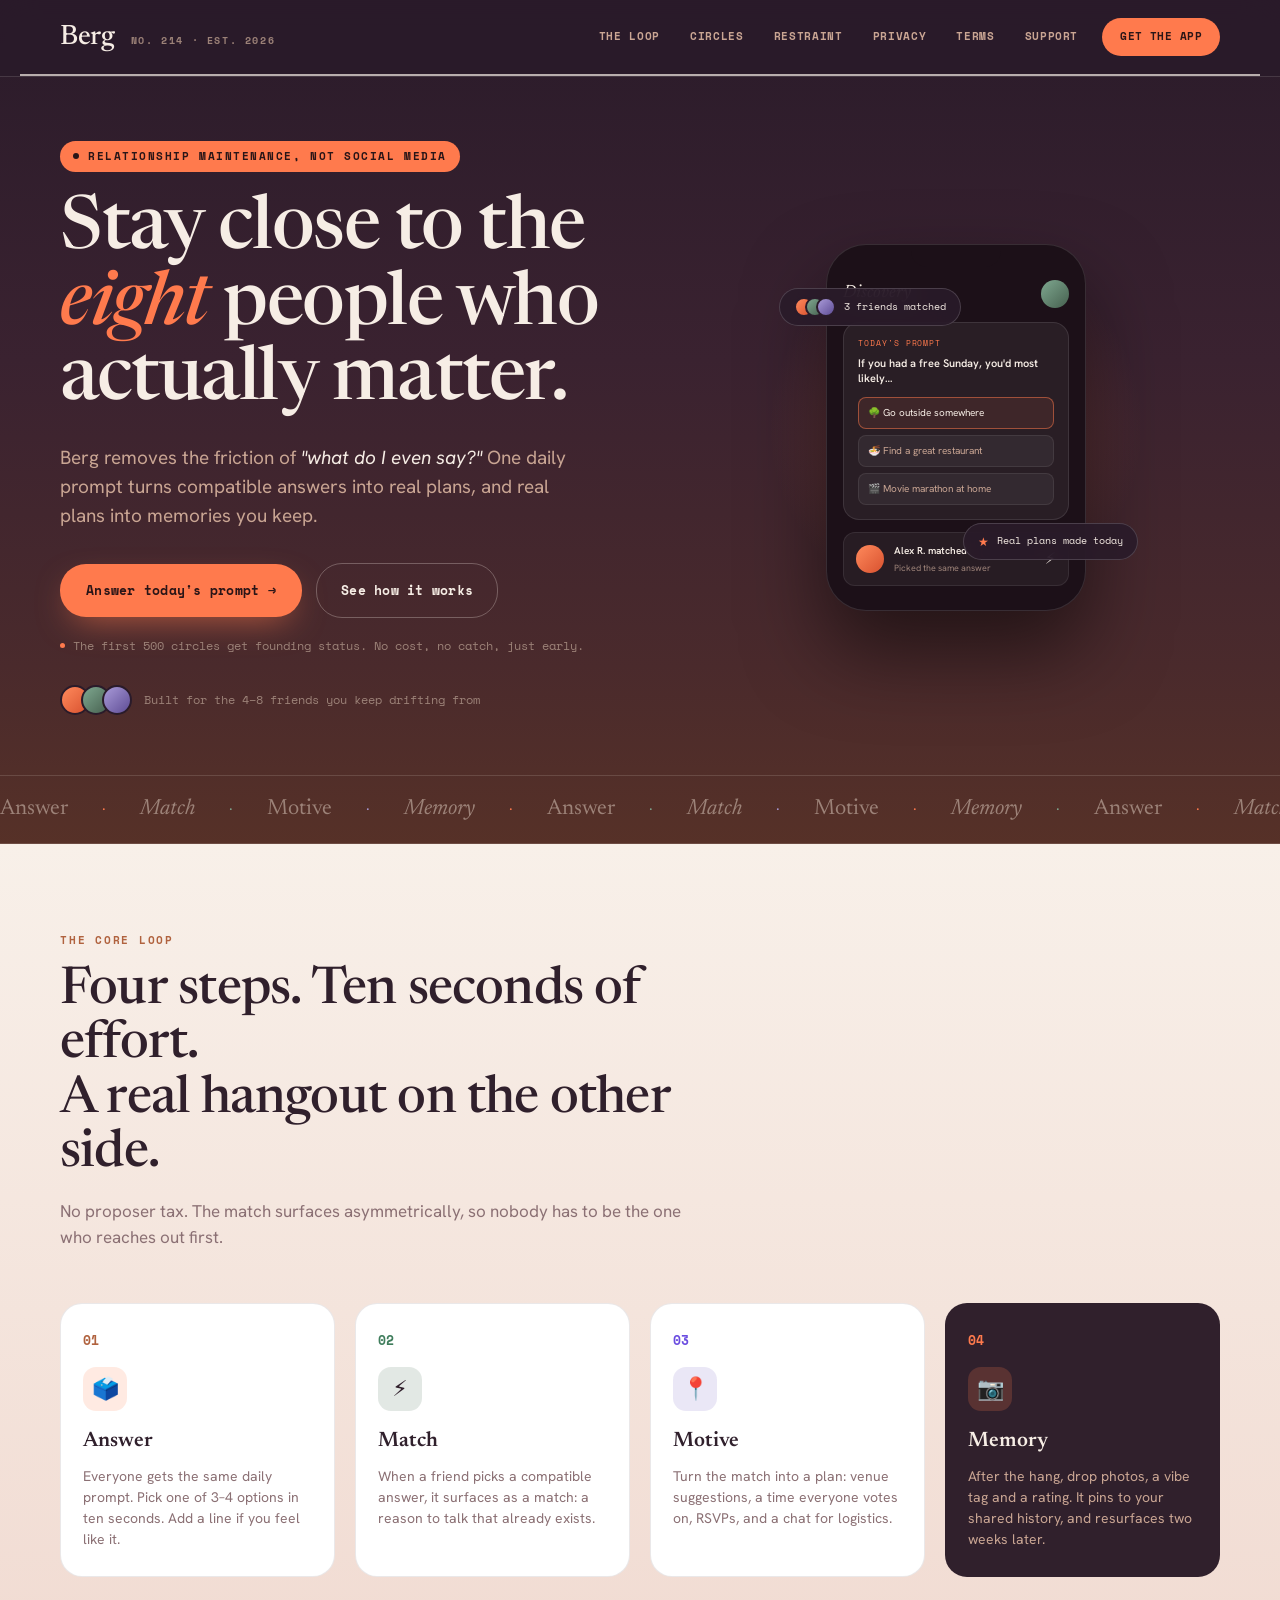
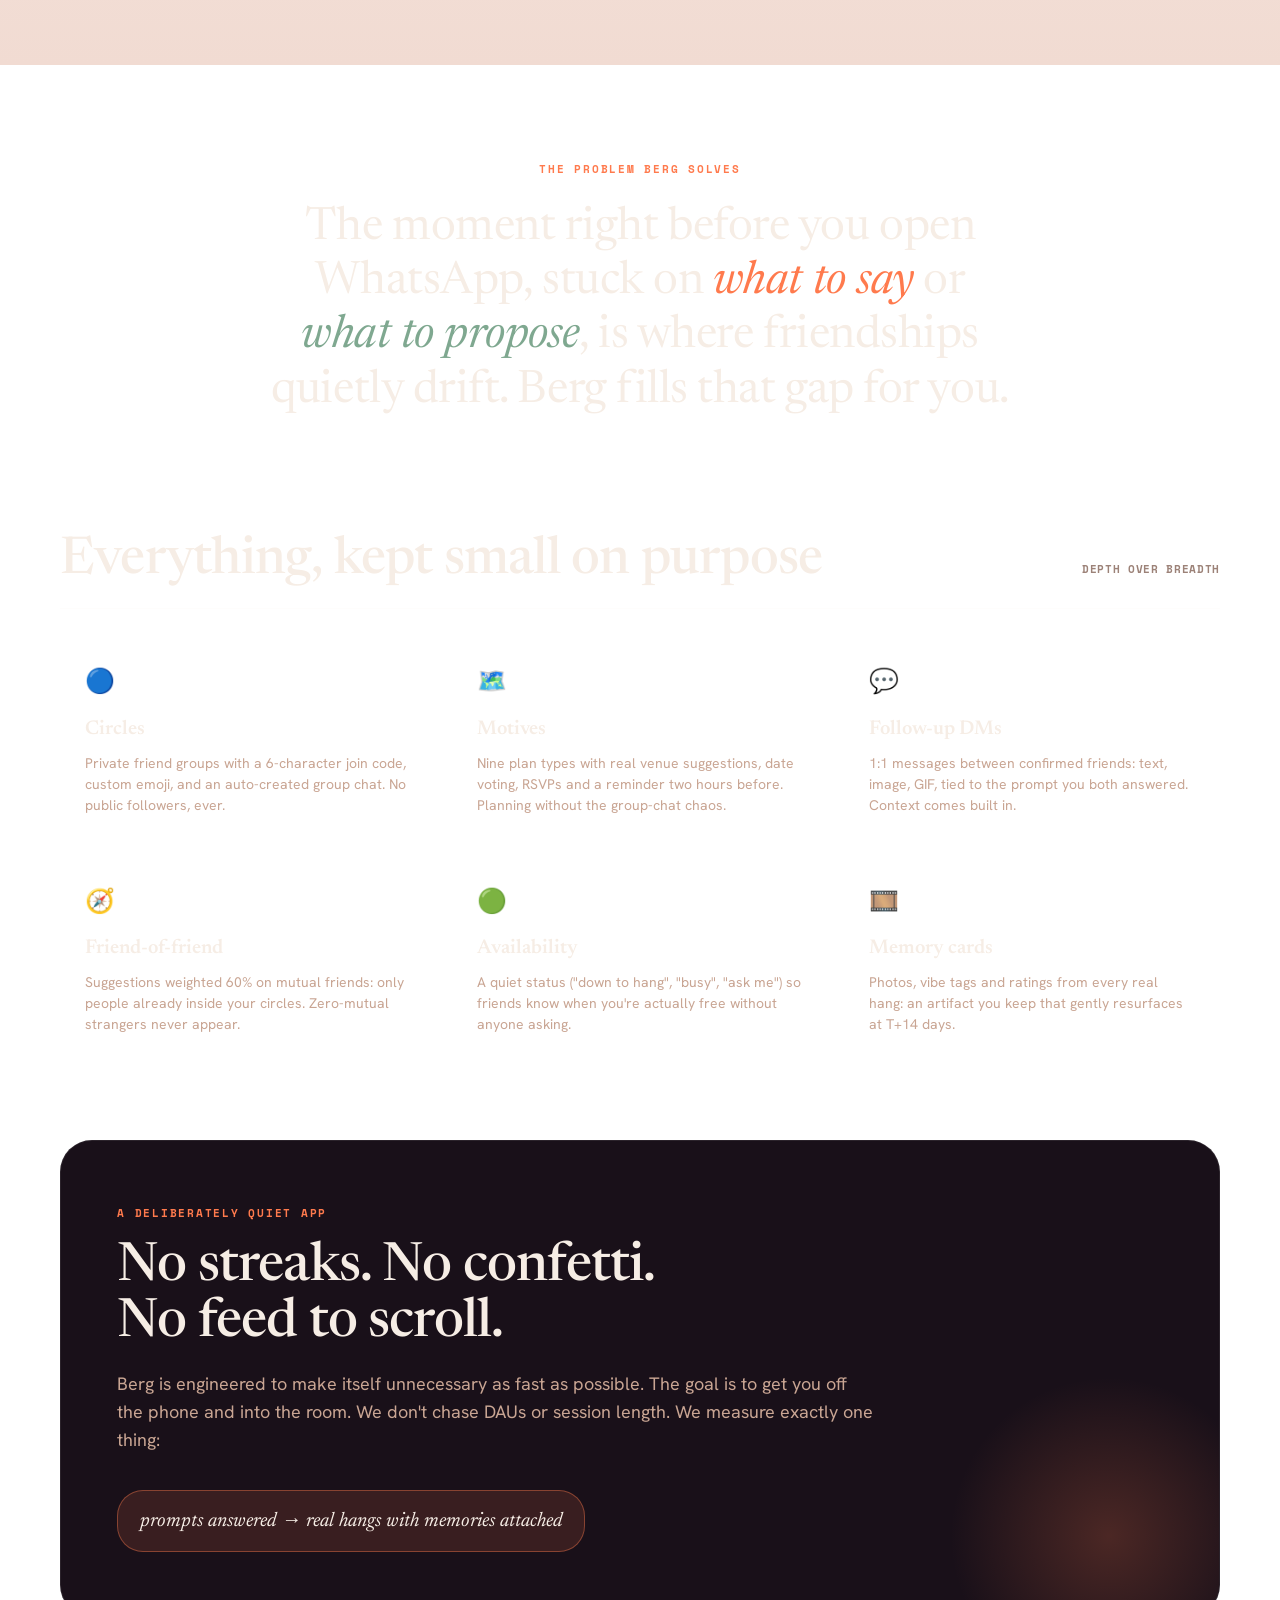
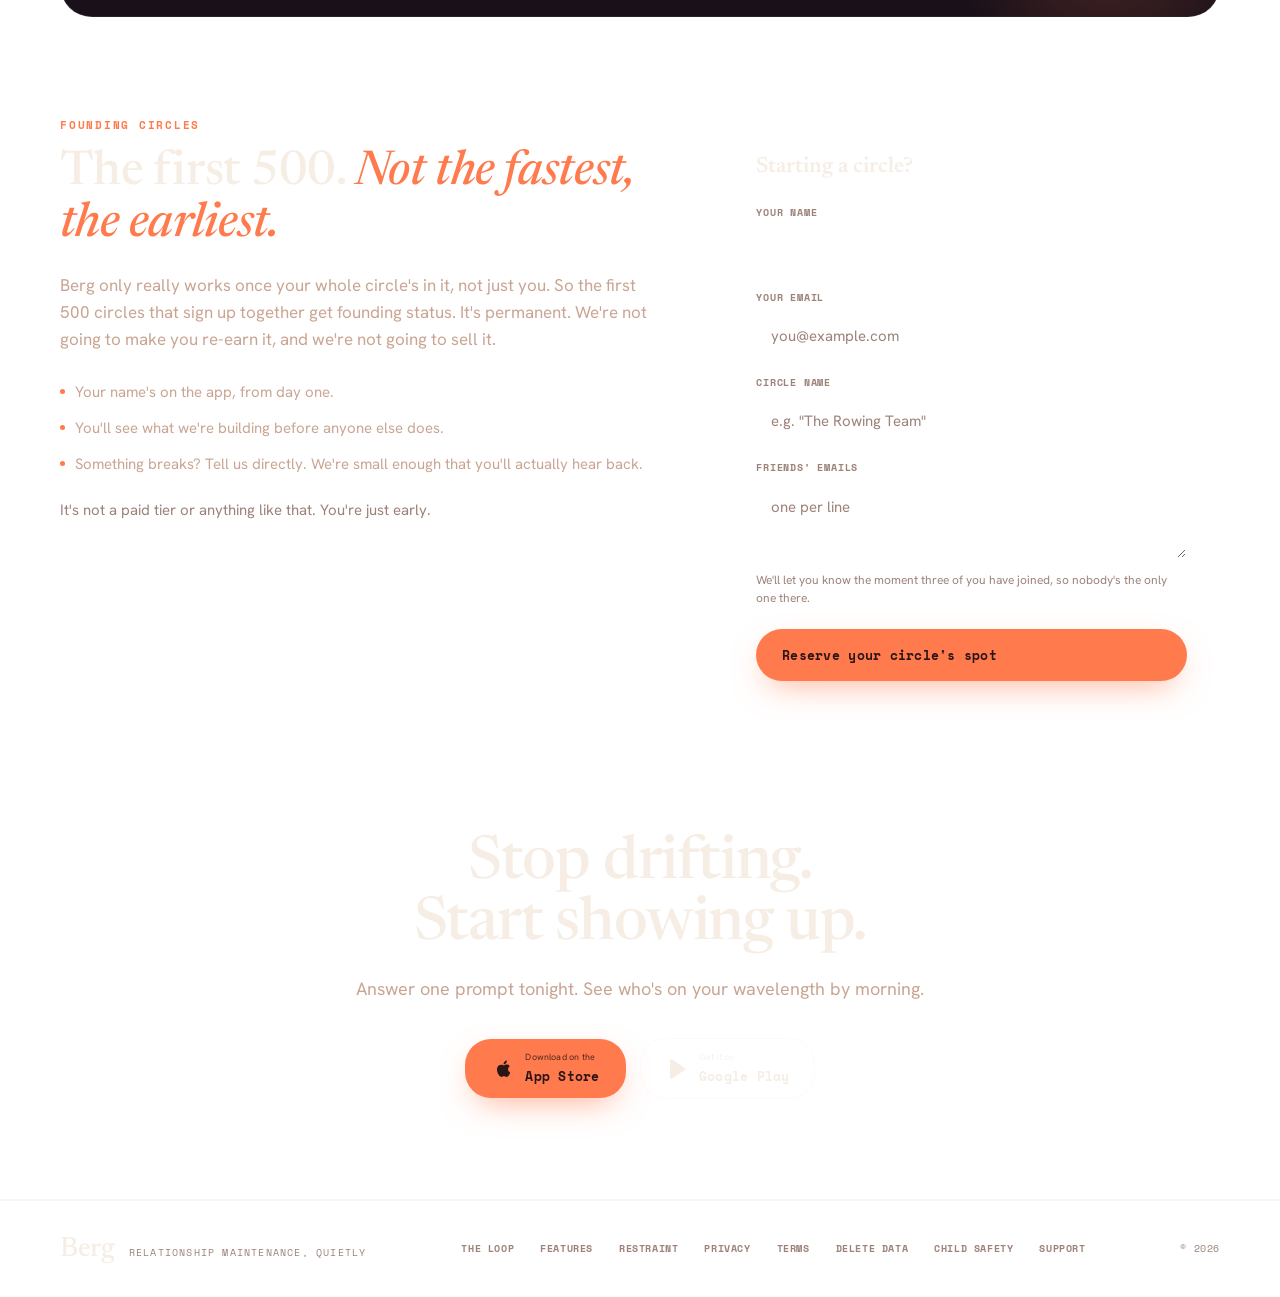
==== commit 83035658: "feat: update Google Play button icon for improved visual consistency" ====
--- a/index.html
+++ b/index.html
@@ -322,7 +322,7 @@
             </span>
           </a>
           <a href="https://play.google.com/store/apps/details?id=app.berg.social" class="btn-ghost btn-store" aria-label="Get it on Google Play">
-            <svg class="btn-store-icon" viewBox="0 0 24 24" fill="currentColor" aria-hidden="true"><path d="M4.6 2.66c-.4.24-.6.65-.6 1.15v16.38c0 .5.2.91.6 1.15l9.7-9.34-9.7-9.34Zm10.75 9.9-2.36 2.28 8.05 4.65c.5.28 1 .24 1.4-.06.2-.15.35-.34.4-.56l-7.5-6.3Zm0-1.12 7.5-6.3c-.06-.22-.2-.4-.4-.56-.4-.3-.9-.34-1.4-.06l-8.05 4.65 2.36 2.28Z"/></svg>
+            <svg class="btn-store-icon" viewBox="0 0 24 24" fill="currentColor" aria-hidden="true"><path d="M5 3.5c0-.5.28-.96.73-1.19a1.36 1.36 0 0 1 1.4.09l12.5 8.5c.4.27.62.71.62 1.1s-.22.83-.62 1.1l-12.5 8.5a1.36 1.36 0 0 1-1.4.09A1.35 1.35 0 0 1 5 20.5v-17Z"/></svg>
             <span>
               <span class="btn-store-eyebrow">Get it on</span>
               Google Play
